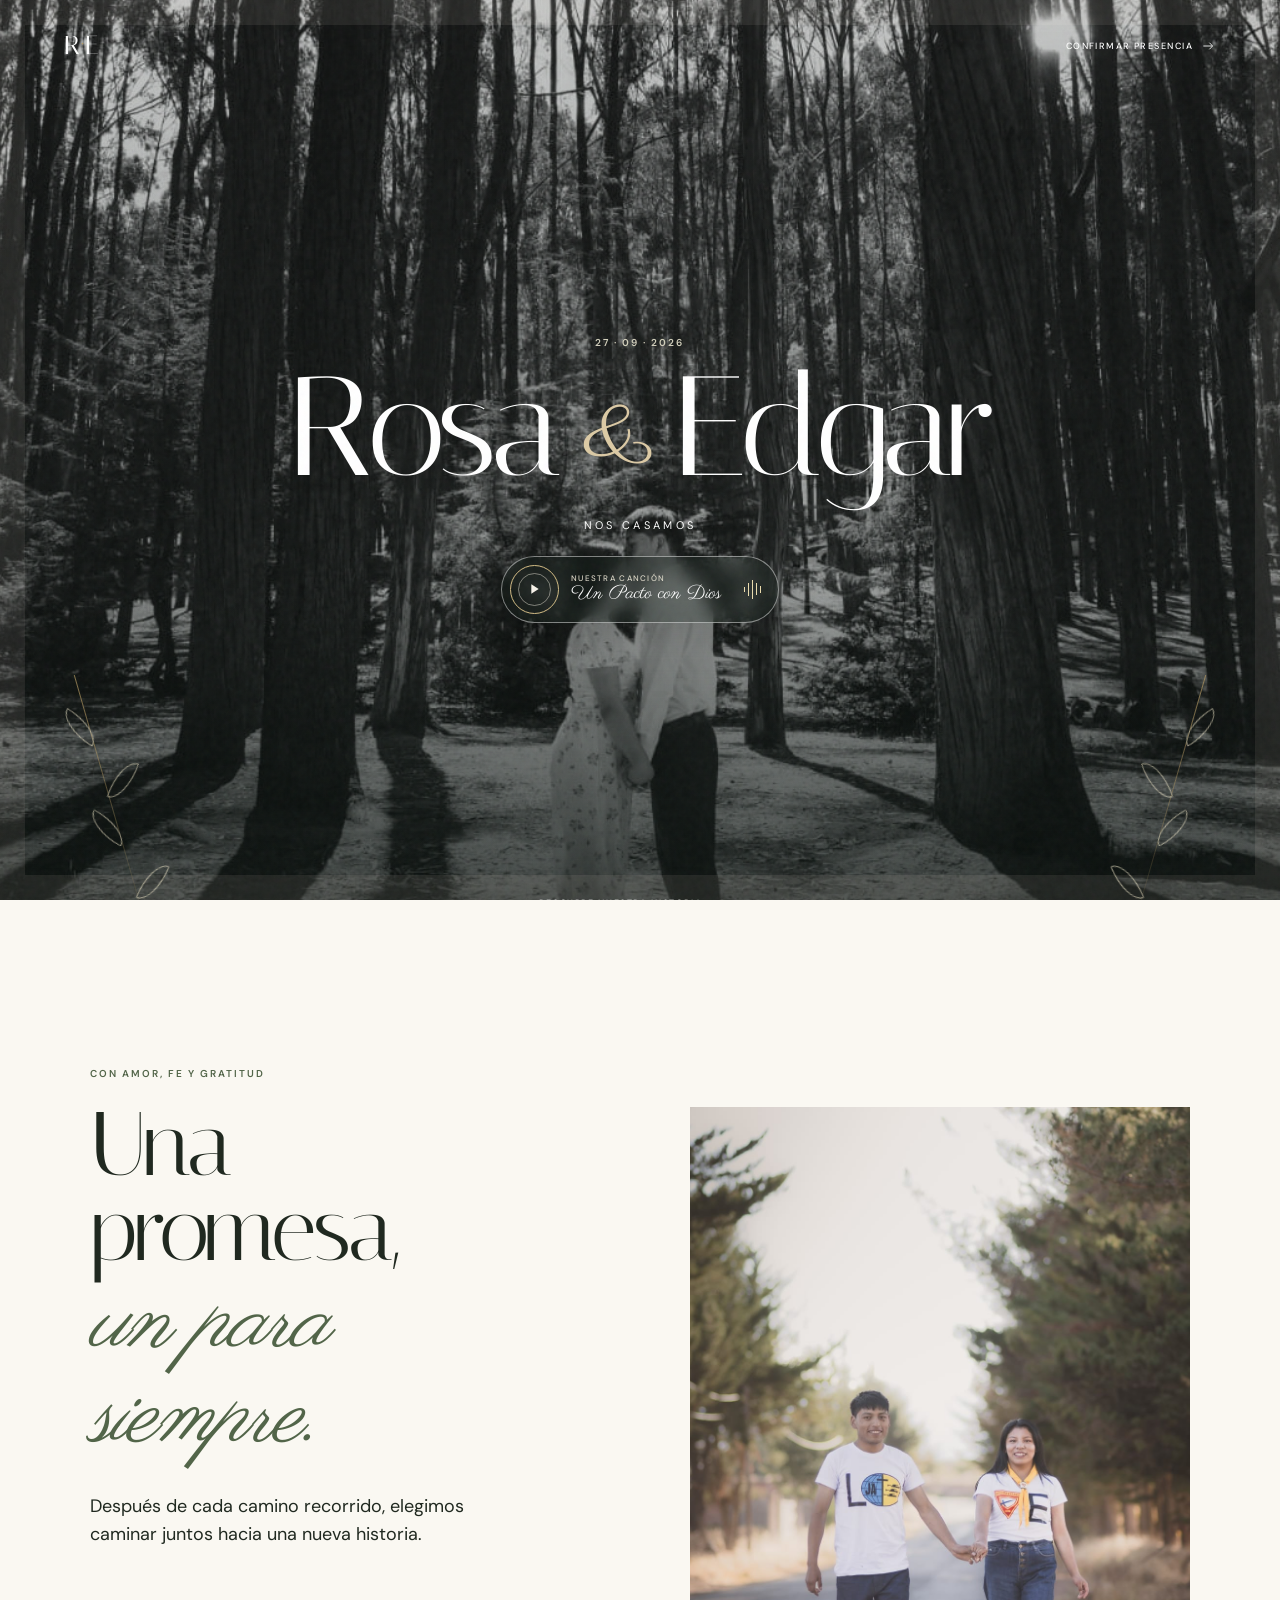
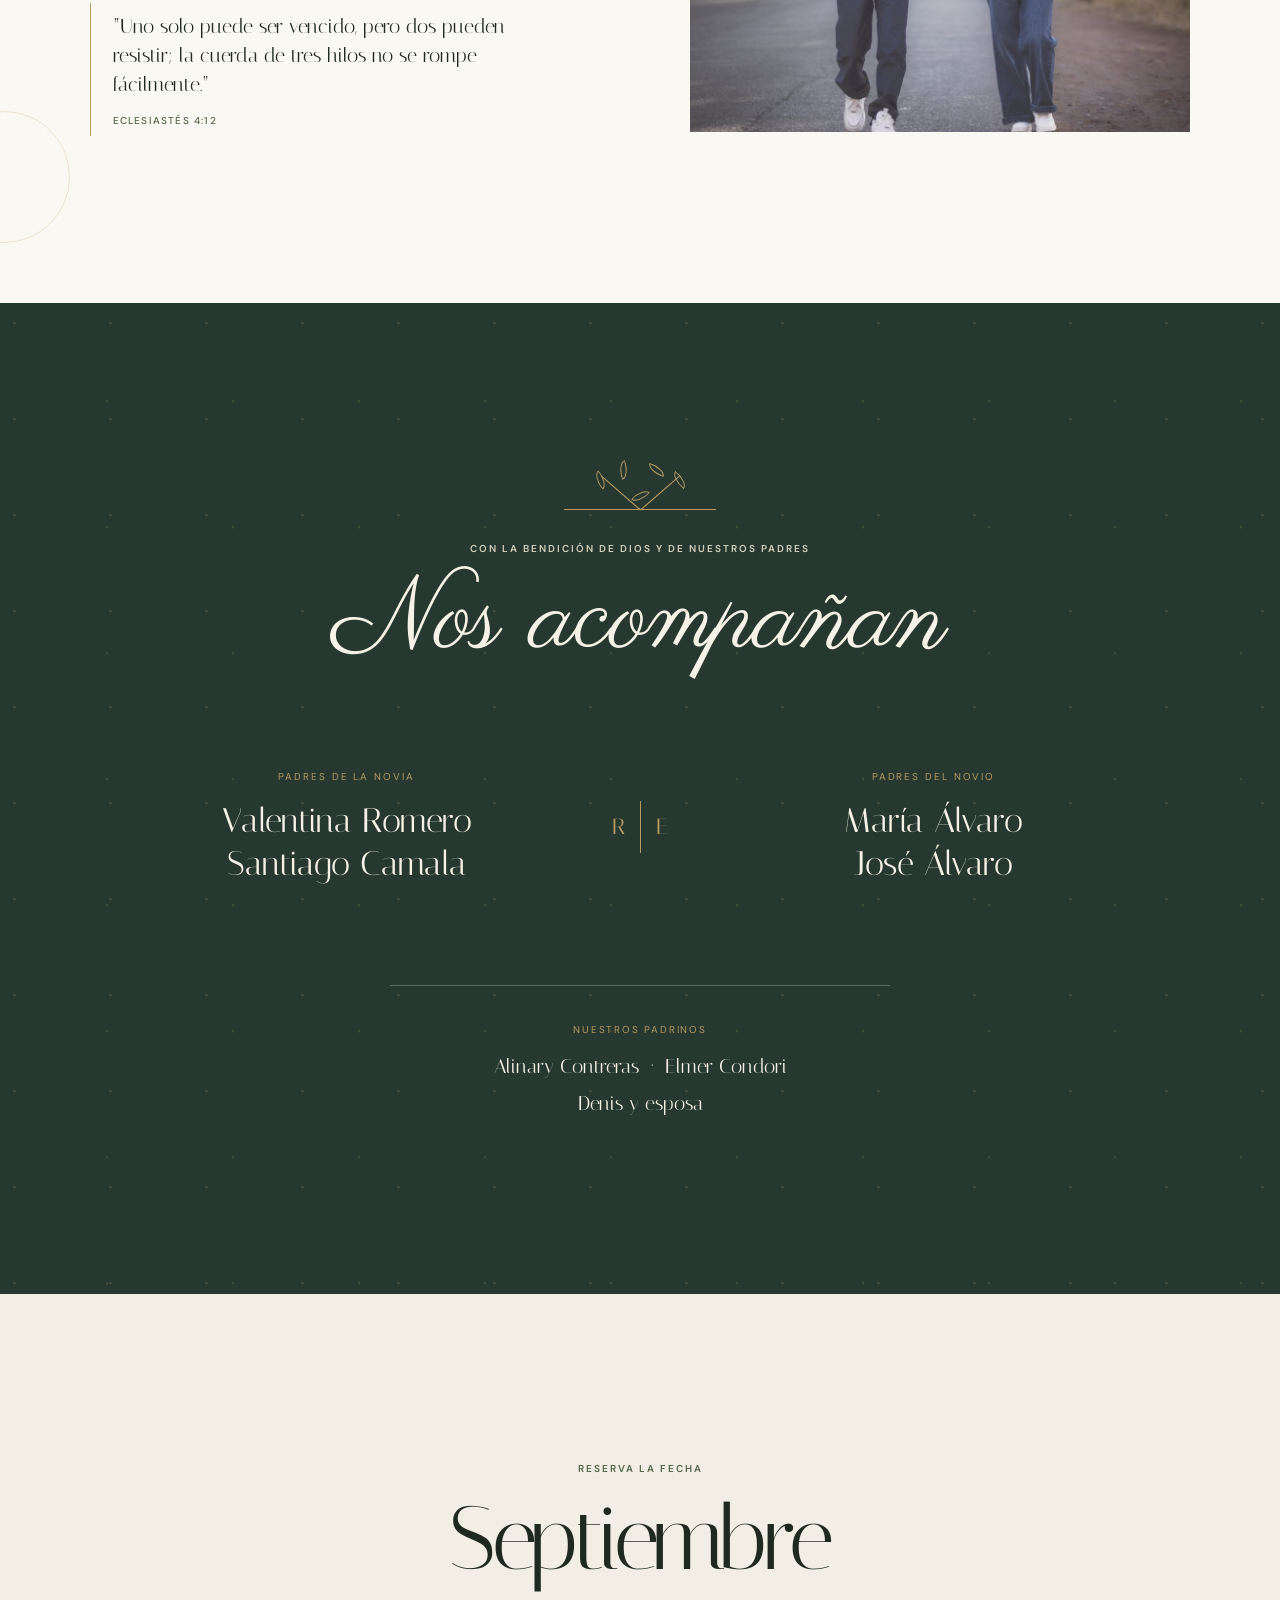
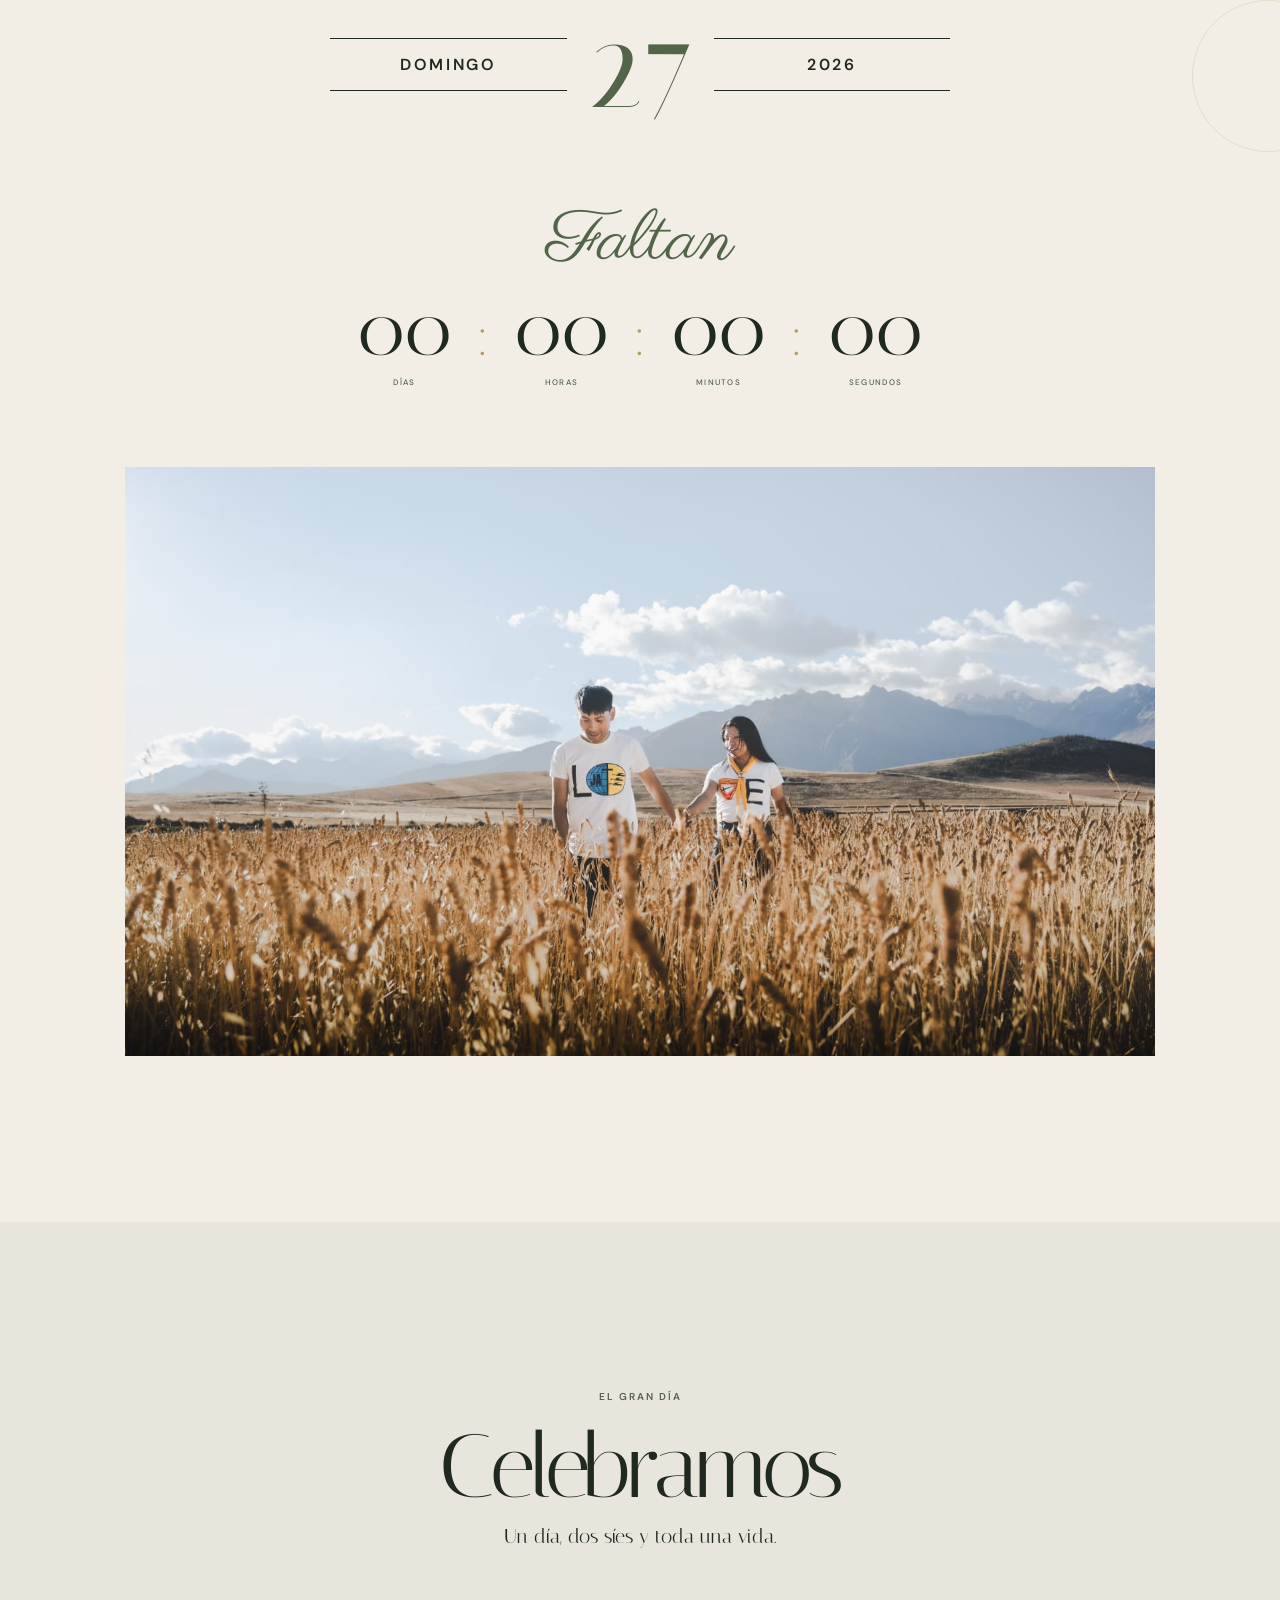
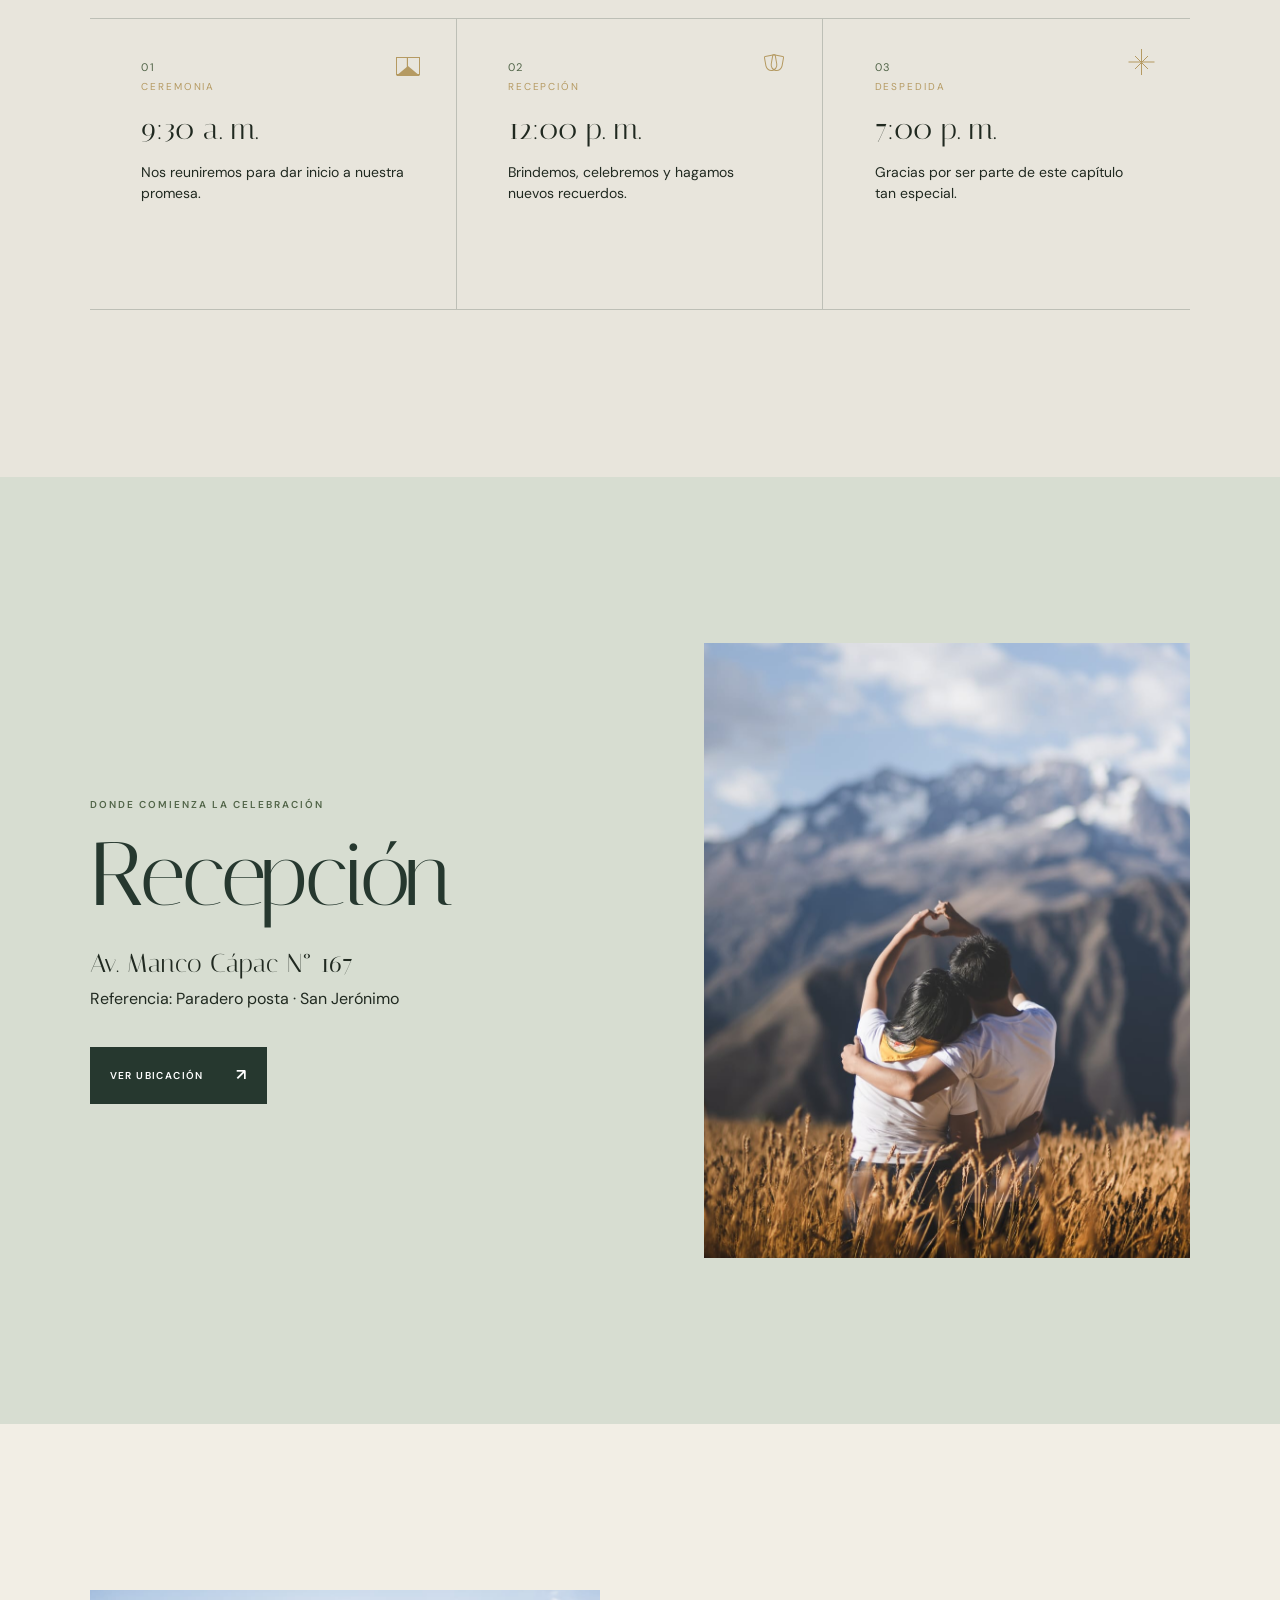
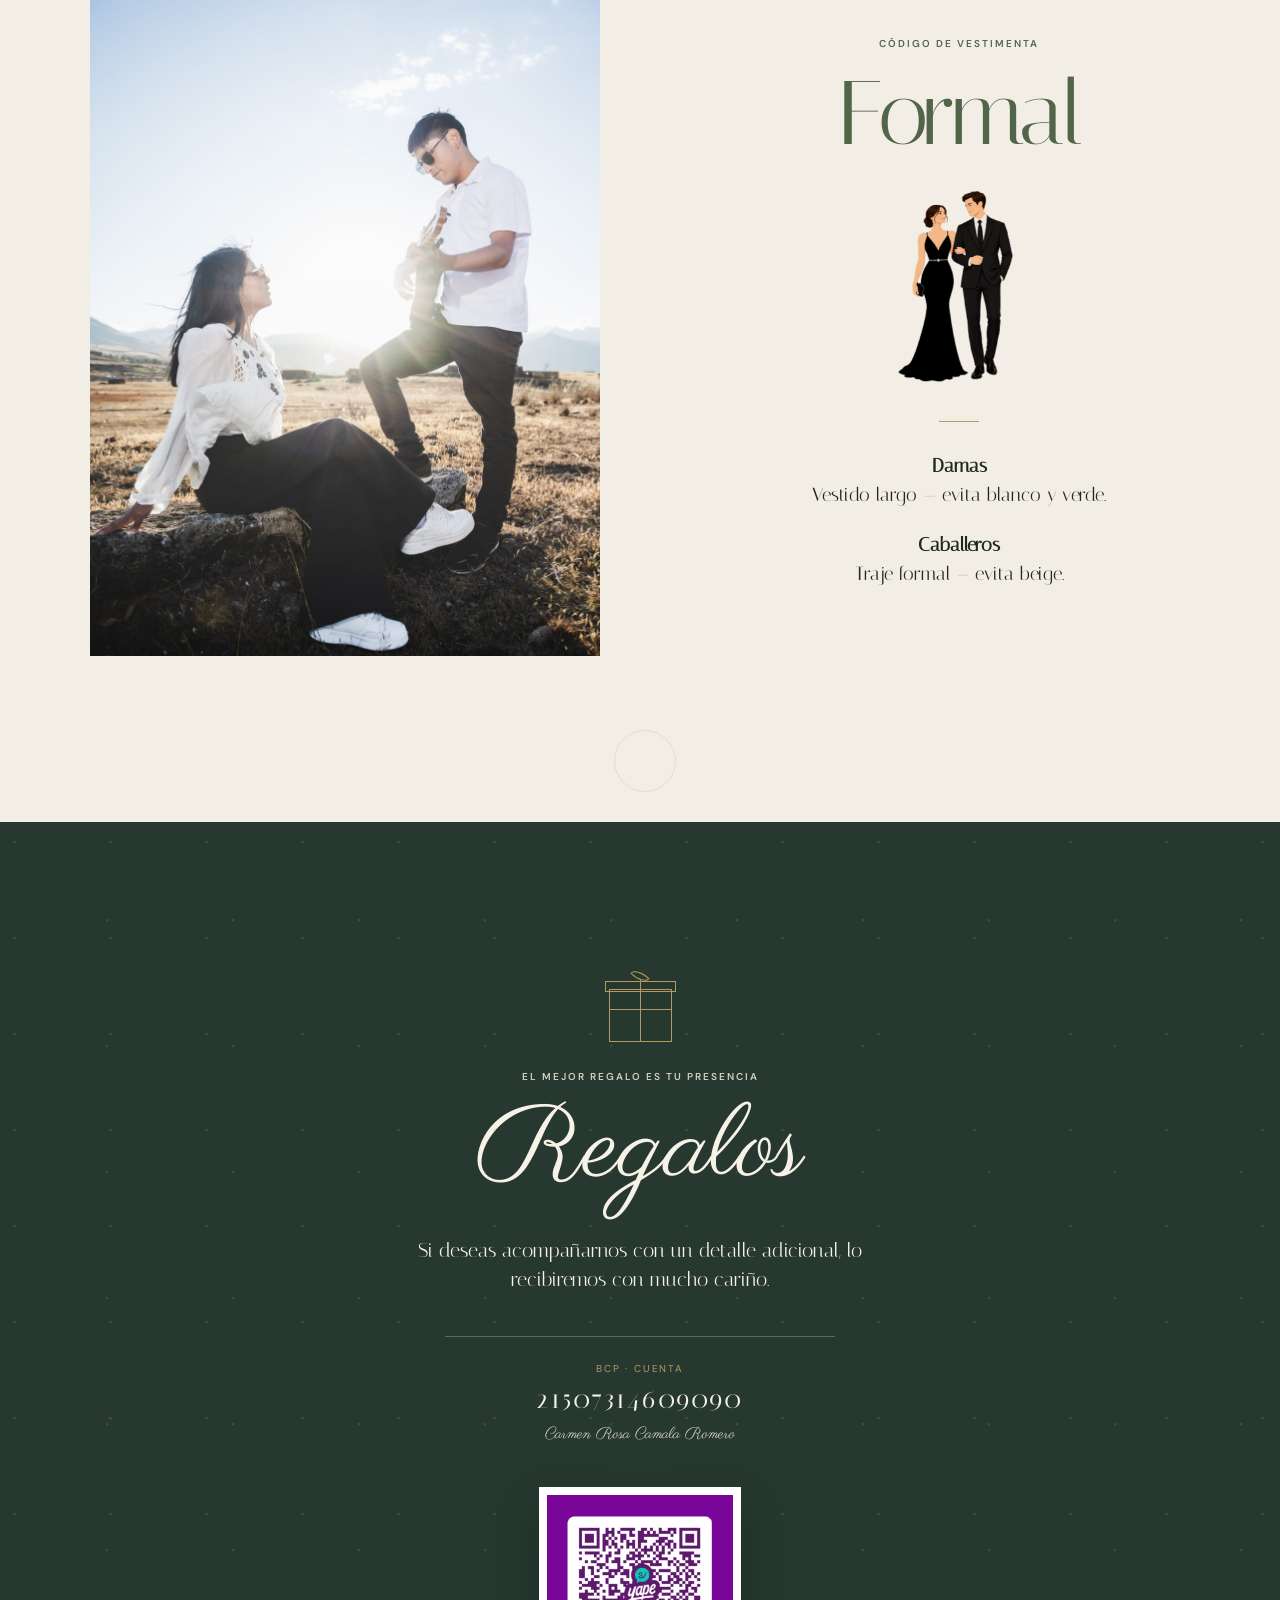
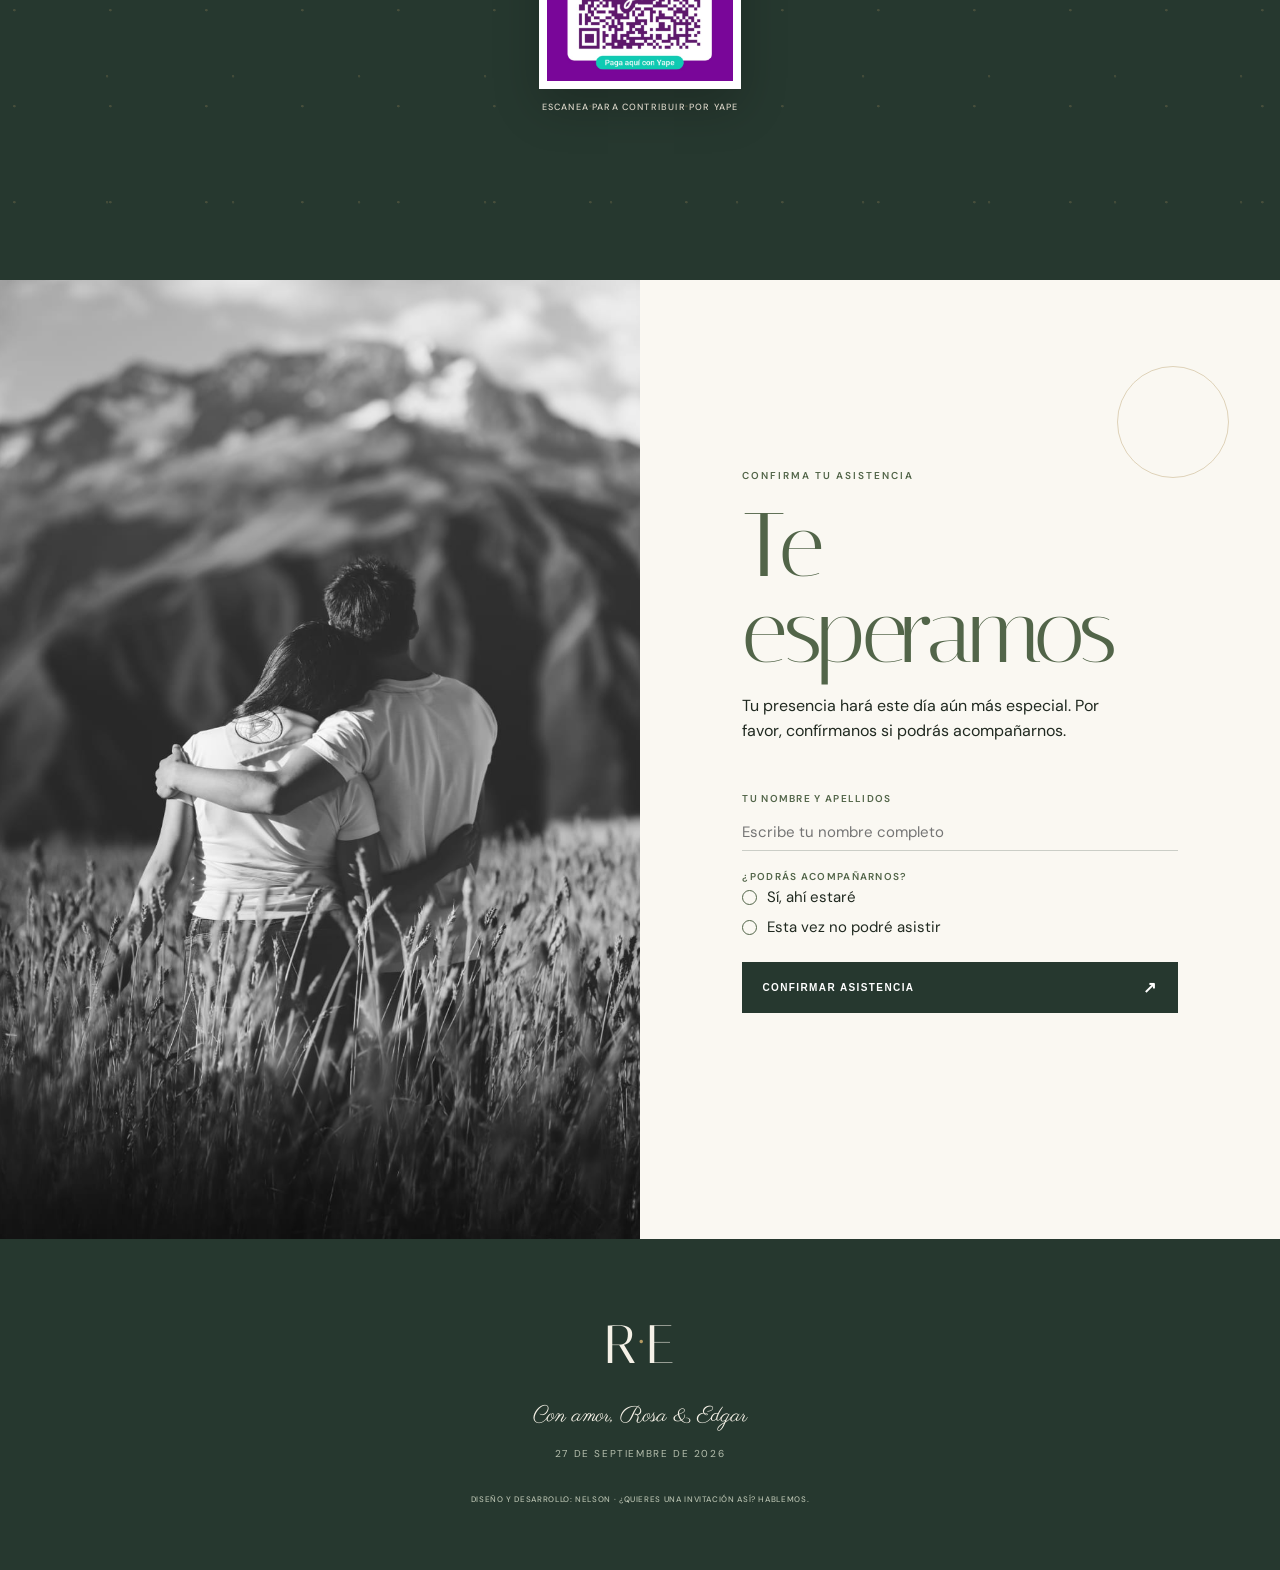
==== index.html @ b2e10324 "Add files via upload" ====
<!doctype html>
<html lang="es">
  <head>
    <meta charset="UTF-8" />
    <meta name="viewport" content="width=device-width, initial-scale=1" />
    <meta name="theme-color" content="#26382f" />
    <meta name="description" content="La boda de Rosa y Edgar" />
    <title>Rosa & Edgar — Nuestra boda</title>
    <link rel="preconnect" href="https://fonts.googleapis.com" />
    <link rel="preconnect" href="https://fonts.gstatic.com" crossorigin />
    <link href="https://fonts.googleapis.com/css2?family=DM+Mono:wght@400;500&family=DM+Sans:wght@400;500;600&family=Italiana&family=Parisienne&display=swap" rel="stylesheet" />
    <link rel="stylesheet" href="styles.css" />
    <link rel="stylesheet" href="enhancements.css" />
    <link rel="stylesheet" href="immersion.css" />
  </head>
  <body>
    <div class="grain" aria-hidden="true"></div>
    <nav class="topbar" aria-label="Navegación de la invitación">
      <a class="monogram-small" href="#inicio" aria-label="Ir al inicio">R<span>·</span>E</a>
      <a class="nav-rsvp" href="#rsvp">Confirmar presencia <svg viewBox="0 0 24 24" aria-hidden="true"><path d="M5 12h13M14 7l5 5-5 5" /></svg></a>
    </nav>

    <audio id="wedding-song" preload="metadata" loop><source src="assets/un-pacto-con-dios.mp3" type="audio/mpeg" /></audio>
    <button class="floating-player" type="button" data-audio-control aria-pressed="false" aria-label="Reproducir nuestra canción">
      <span class="mini-disc"><svg class="icon-play" viewBox="0 0 24 24" aria-hidden="true"><path d="M8 5v14l11-7z" /></svg><svg class="icon-pause" viewBox="0 0 24 24" aria-hidden="true"><path d="M8 5h4v14H8zm7 0h4v14h-4z" /></svg></span>
      <span class="mini-copy"><small>Nuestra canción</small><strong>Un Pacto con Dios</strong></span>
      <span class="song-progress" aria-hidden="true"><i></i></span>
    </button>
    <main>
      <section class="hero" id="inicio">
        <div class="hero-image reveal-image">
          <img src="assets/images/hero-forest.jpeg" alt="Rosa y Edgar entre árboles" fetchpriority="high" />
        </div>
        <div class="hero-shade"></div>
        <div class="hero-botanical hero-botanical--left" aria-hidden="true"><i></i><i></i><i></i><i></i></div>
        <div class="hero-botanical hero-botanical--right" aria-hidden="true"><i></i><i></i><i></i><i></i></div>
        <div class="hero-content">
          <p class="eyebrow light">27 · 09 · 2026</p>
          <div class="hero-names" aria-label="Rosa y Edgar"><span>Rosa</span><em>&amp;</em><span>Edgar</span></div>
          <p class="hero-invite">Nos casamos</p>
          <button class="hero-song-player" type="button" data-audio-control aria-pressed="false" aria-label="Reproducir nuestra canción">
            <span class="player-disc" aria-hidden="true"><span class="disc-ring ring-one"></span><span class="disc-ring ring-two"></span><svg class="icon-play" viewBox="0 0 24 24"><path d="M8 5v14l11-7z" /></svg><svg class="icon-pause" viewBox="0 0 24 24"><path d="M8 5h4v14H8zm7 0h4v14h-4z" /></svg></span>
            <span class="player-copy"><small>Nuestra canción</small><strong>Un Pacto con Dios</strong></span>
            <span class="player-wave" aria-hidden="true"><i></i><i></i><i></i><i></i><i></i></span>
          </button>
          <a href="#historia" class="scroll-cue"><span>Descubre nuestra historia</span><i></i></a>
        </div>
      </section>

      <section class="intro section" id="historia">
        <p class="eyebrow">Con amor, fe y gratitud</p>
        <div class="intro-grid">
          <div class="intro-copy reveal">
            <h1>Una promesa,<br /><i>un para siempre.</i></h1>
            <p>Después de cada camino recorrido, elegimos caminar juntos hacia una nueva historia.</p>
            <blockquote>“Uno solo puede ser vencido, pero dos pueden resistir; la cuerda de tres hilos no se rompe fácilmente.”<cite>Eclesiastés 4:12</cite></blockquote>
          </div>
          <figure class="photo-frame photo-frame--tall reveal-image">
            <img src="assets/images/walking.jpeg" alt="Rosa y Edgar caminando tomados de la mano" loading="lazy" />
            <figcaption>Rosa & Edgar</figcaption>
          </figure>
        </div>
      </section>

      <section class="parents section section-dark">
        <div class="floral-mark ornament-branches" aria-hidden="true"><i></i><i></i><i></i><i></i><i></i></div>
        <p class="eyebrow light">Con la bendición de Dios y de nuestros padres</p>
        <h2 class="script-title light reveal">Nos acompañan</h2>
        <div class="families">
          <article class="family-card reveal">
            <p class="card-label">Padres de la novia</p>
            <h3>Valentina Romero<br />Santiago Camala</h3>
          </article>
          <div class="family-divider" aria-hidden="true"><span>R</span><i></i><span>E</span></div>
          <article class="family-card reveal">
            <p class="card-label">Padres del novio</p>
            <h3>María Álvaro<br />José Álvaro</h3>
          </article>
        </div>
        <div class="godparents reveal"><span>Nuestros padrinos</span><p>Alinary Contreras &nbsp;·&nbsp; Elmer Condori</p><p>Denis y esposa</p></div>
      </section>

      <section class="date-section section" id="celebracion">
        <div class="date-top">
          <p class="eyebrow">Reserva la fecha</p>
          <h2 class="display-title reveal">Septiembre</h2>
          <div class="date-lockup reveal"><span>Domingo</span><strong>27</strong><span>2026</span></div>
        </div>
        <div class="countdown-wrap reveal">
          <p>Faltan</p>
          <div class="countdown" aria-label="Cuenta regresiva"><div><strong id="days">00</strong><small>Días</small></div><i>:</i><div><strong id="hours">00</strong><small>Horas</small></div><i>:</i><div><strong id="minutes">00</strong><small>Minutos</small></div><i>:</i><div><strong id="seconds">00</strong><small>Segundos</small></div></div>
        </div>
        <figure class="wide-photo photo-frame reveal-image"><img src="assets/images\field.jpeg" alt="Rosa y Edgar caminando entre trigo" loading="lazy" /></figure>
      </section>

      <section class="events section" id="detalles">
        <header class="section-header"><p class="eyebrow">El gran día</p><h2 class="display-title reveal">Celebramos</h2><p>Un día, dos síes y toda una vida.</p></header>
        <div class="event-grid">
          <article class="event-card reveal">
            <span class="event-number">01</span><span class="event-icon icon-chapel" aria-hidden="true"></span>
            <p class="card-label">Ceremonia</p><h3>9:30 a. m.</h3><p>Nos reuniremos para dar inicio a nuestra promesa.</p>
          </article>
          <article class="event-card reveal">
            <span class="event-number">02</span><span class="event-icon icon-glass" aria-hidden="true"></span>
            <p class="card-label">Recepción</p><h3>12:00 p. m.</h3><p>Brindemos, celebremos y hagamos nuevos recuerdos.</p>
          </article>
          <article class="event-card reveal">
            <span class="event-number">03</span><span class="event-icon icon-spark" aria-hidden="true"></span>
            <p class="card-label">Despedida</p><h3>7:00 p. m.</h3><p>Gracias por ser parte de este capítulo tan especial.</p>
          </article>
        </div>
      </section>

      <section class="location section section-soft">
        <div class="location-copy reveal">
          <p class="eyebrow">Donde comienza la celebración</p>
          <h2 class="display-title">Recepción</h2>
          <p class="location-name">Av. Manco Cápac N° 167</p>
          <p class="location-detail">Referencia: Paradero posta · San Jerónimo</p>
          <a class="button" target="_blank" rel="noopener" href="https://maps.app.goo.gl/hdZ7Jad5BJRiHbKr8">Ver ubicación <span>↗</span></a>
        </div>
        <figure class="location-photo photo-frame reveal-image"><img src="assets/images\mountain-color.jpeg" alt="Rosa y Edgar frente a las montañas" loading="lazy" /></figure>
      </section>

      <section class="dress section">
        <figure class="dress-photo photo-frame reveal-image"><img src="assets/images\sunlight.jpeg" alt="Una serenata bajo el sol" loading="lazy" /></figure>
        <div class="dress-copy reveal"><p class="eyebrow">Código de vestimenta</p><h2 class="display-title">Formal</h2><img class="dress-illustration" src="assets/dress-code.png" alt="Ilustración de vestimenta formal" loading="lazy" /><div class="dress-line"></div><p><b>Damas</b><br />Vestido largo — evita blanco y verde.</p><p><b>Caballeros</b><br />Traje formal — evita beige.</p></div>
      </section>

      <section class="gift section section-dark">
        <div class="gift-symbol gift-box" aria-hidden="true"><i></i><b></b><em></em></div>
        <p class="eyebrow light">El mejor regalo es tu presencia</p>
        <h2 class="script-title light reveal">Regalos</h2>
        <p class="gift-copy reveal">Si deseas acompañarnos con un detalle adicional, lo recibiremos con mucho cariño.</p>
        <div class="gift-info reveal"><span>BCP · Cuenta</span><strong>21507314609090</strong><small>Carmen Rosa Camala Romero</small></div>
        <figure class="yape-qr reveal"><img src="assets/yape-qr.png" alt="Código QR de Yape para contribuir" loading="lazy" /><figcaption>Escanea para contribuir por Yape</figcaption></figure>
      </section>

      <section class="rsvp section" id="rsvp">
        <div class="rsvp-picture reveal-image"><img src="assets/images\mountain-bw.jpeg" alt="Rosa y Edgar abrazados frente a la montaña" loading="lazy" /></div>
        <div class="rsvp-panel">
          <p class="eyebrow">Confirma tu asistencia</p>
          <h2 class="display-title reveal">Te esperamos</h2>
          <p>Tu presencia hará este día aún más especial. Por favor, confírmanos si podrás acompañarnos.</p>
          <form class="rsvp-form" id="rsvp-form">
            <label>Tu nombre y apellidos<input name="guest-name" type="text" required placeholder="Escribe tu nombre completo" /></label>
            <fieldset><legend>¿Podrás acompañarnos?</legend><label class="choice"><input name="attendance" type="radio" value="Si" required /><span>Sí, ahí estaré</span></label><label class="choice"><input name="attendance" type="radio" value="No" required /><span>Esta vez no podré asistir</span></label></fieldset>
            <button class="button button-dark" type="submit">Confirmar asistencia <span>↗</span></button>
            <p class="form-status" aria-live="polite"></p>
          </form>
        </div>
      </section>
    </main>

    <footer><span class="monogram">R<span>·</span>E</span><p>Con amor, Rosa & Edgar</p><small>27 de septiembre de 2026</small><a class="creator-credit" href="https://wa.me/51900247055" target="_blank" rel="noopener">Diseño y desarrollo: Nelson · ¿Quieres una invitación así? Hablemos.</a></footer>
    <script src="script.js"></script>
  </body>
</html>
---- styles.css ----
:root{--ink:#202920;--pine:#26382f;--moss:#526549;--paper:#f2eee5;--cream:#faf8f2;--gold:#b59a62;--line:rgba(38,56,47,.22);--serif:'Italiana',Georgia,serif;--sans:'DM Sans',Arial,sans-serif;--script:'Parisienne',cursive}*{box-sizing:border-box}html{scroll-behavior:smooth}body{margin:0;background:var(--paper);color:var(--ink);font-family:var(--sans);font-size:16px;line-height:1.55}.grain{position:fixed;inset:0;pointer-events:none;opacity:.16;z-index:20;background-image:url("data:image/svg+xml,%3Csvg viewBox='0 0 150 150' xmlns='http://www.w3.org/2000/svg'%3E%3Cfilter id='n'%3E%3CfeTurbulence type='fractalNoise' baseFrequency='.9' numOctaves='4' stitchTiles='stitch'/%3E%3C/filter%3E%3Crect width='100%25' height='100%25' filter='url(%23n)' opacity='.25'/%3E%3C/svg%3E")}.topbar{position:absolute;inset:0 0 auto;z-index:4;display:flex;justify-content:space-between;align-items:center;padding:26px clamp(22px,5vw,72px);color:white}.monogram-small,.monogram{font-family:var(--serif);font-size:26px;letter-spacing:.04em;color:inherit;text-decoration:none}.monogram-small span,.monogram span{color:var(--gold)}.sound-toggle{appearance:none;border:0;background:transparent;color:inherit;font:500 11px var(--sans);text-transform:uppercase;letter-spacing:.14em;display:flex;align-items:center;gap:9px;cursor:pointer}.sound-bars{display:flex;align-items:center;gap:2px;height:13px}.sound-bars i{width:1px;background:currentColor;height:5px}.sound-bars i:nth-child(2){height:11px}.sound-bars i:nth-child(3){height:7px}.sound-toggle[aria-pressed=true] .sound-bars i{animation:beats .8s ease-in-out infinite alternate}@keyframes beats{to{height:13px}}.hero{height:100svh;min-height:600px;position:relative;display:grid;place-items:center;color:white;overflow:hidden}.hero-image,.hero-image img,.hero-shade{position:absolute;inset:0;width:100%;height:100%}.hero-image img{object-fit:cover;object-position:center 52%;filter:grayscale(100%) contrast(1.08)}.hero-shade{background:linear-gradient(180deg,rgba(8,15,12,.24),rgba(8,15,12,.42) 66%,rgba(8,15,12,.76))}.hero-content{position:relative;z-index:1;text-align:center;display:flex;flex-direction:column;align-items:center;padding-top:58px}.eyebrow{font-size:10px;font-weight:600;letter-spacing:.2em;text-transform:uppercase;margin:0 0 20px;color:var(--moss)}.eyebrow.light{color:#d4d1bd}.hero-names{display:flex;align-items:center;gap:clamp(9px,2vw,23px);font:clamp(66px,11vw,152px)/.8 var(--serif);letter-spacing:-.04em}.hero-names em{font:clamp(50px,7vw,88px)/1 var(--script);color:#dccaa5;margin-top:13px}.hero-invite{text-transform:uppercase;letter-spacing:.3em;font-size:11px;margin-top:33px}.scroll-cue{position:absolute;top:min(72vh,620px);color:white;text-decoration:none;font-size:9px;letter-spacing:.18em;text-transform:uppercase;display:flex;gap:12px;align-items:center}.scroll-cue i{width:27px;height:1px;background:white;display:block}.section{padding:clamp(90px,13vw,180px) clamp(22px,7vw,120px)}.intro{background:var(--cream)}.intro-grid{max-width:1220px;margin:auto;display:grid;grid-template-columns:.9fr 1fr;gap:clamp(45px,11vw,150px);align-items:center}.intro-copy{max-width:500px}.intro h1,.display-title{font:clamp(54px,7vw,104px)/.95 var(--serif);letter-spacing:-.035em;margin:0 0 31px}.intro h1 i{font-family:var(--script);font-weight:400;color:var(--moss);letter-spacing:-.02em}.intro-copy>p{font-size:18px;max-width:390px}blockquote{border-left:1px solid var(--gold);padding:9px 0 9px 22px;margin:54px 0 0;font:20px/1.45 var(--serif)}blockquote cite{display:block;font:500 10px var(--sans);letter-spacing:.12em;text-transform:uppercase;color:var(--moss);margin-top:15px}.photo-frame{margin:0;position:relative}.photo-frame img{display:block;width:100%;height:100%;object-fit:cover}.photo-frame--tall{width:min(100%,500px);aspect-ratio:4/5;justify-self:end}.photo-frame--tall:after,.wide-photo:after,.location-photo:after,.dress-photo:after{content:'';position:absolute;inset:-12px 12px 12px -12px;border:1px solid var(--gold);z-index:0;pointer-events:none}.photo-frame--tall img,.wide-photo img,.location-photo img,.dress-photo img{position:relative;z-index:1}.photo-frame figcaption{font:11px var(--sans);text-transform:uppercase;letter-spacing:.18em;color:var(--moss);margin-top:12px}.section-dark{background:var(--pine);color:#f7f2e7}.parents{text-align:center}.floral-mark{font:52px/1 var(--serif);color:var(--gold);margin-bottom:18px}.script-title{font:clamp(62px,8vw,110px)/.9 var(--script);font-weight:400;margin:0}.families{display:grid;grid-template-columns:1fr auto 1fr;align-items:center;gap:clamp(25px,5vw,90px);max-width:990px;margin:80px auto 0}.family-card{padding:20px}.card-label{font-size:10px;letter-spacing:.19em;text-transform:uppercase;margin:0 0 16px;color:var(--gold)}.family-card h3{font:clamp(22px,3vw,34px)/1.25 var(--serif);font-weight:400;margin:0}.family-divider{display:flex;align-items:center;gap:15px;color:var(--gold);font:22px var(--serif)}.family-divider i{display:block;height:52px;width:1px;background:var(--gold)}.godparents{margin:80px auto 0;max-width:500px;padding-top:30px;border-top:1px solid rgba(255,255,255,.25)}.godparents span{font:10px var(--sans);text-transform:uppercase;letter-spacing:.18em;color:var(--gold)}.godparents p{font:20px var(--serif);margin:13px 0}.date-section{text-align:center;overflow:hidden}.date-top{max-width:700px;margin:auto}.date-lockup{display:grid;grid-template-columns:1fr auto 1fr;align-items:center;gap:20px;margin:46px auto 0;max-width:620px}.date-lockup span{padding:15px 0;border-block:1px solid var(--ink);font:600 clamp(11px,1.6vw,16px) var(--sans);text-transform:uppercase;letter-spacing:.16em}.date-lockup strong{font:clamp(72px,10vw,125px)/.6 var(--serif);color:var(--moss)}.countdown-wrap{margin:112px auto 80px;max-width:670px}.countdown-wrap>p{font:clamp(40px,6vw,70px)/.8 var(--script);color:var(--moss);margin:0 0 22px}.countdown{display:flex;justify-content:center;align-items:baseline;gap:clamp(9px,2vw,24px)}.countdown>div{display:flex;flex-direction:column}.countdown strong{font:clamp(35px,6vw,75px)/1 var(--serif)}.countdown small{font:500 8px var(--sans);text-transform:uppercase;letter-spacing:.16em;color:var(--moss);margin-top:10px}.countdown>i{font:clamp(28px,5vw,55px) var(--serif);font-style:normal;color:var(--gold)}.wide-photo{width:min(100%,1030px);height:clamp(280px,46vw,610px);margin:0 auto}.events{background:#e8e5dc}.section-header{text-align:center;max-width:600px;margin:0 auto 70px}.section-header .display-title{margin-bottom:15px}.section-header>p:last-child{margin:0;font:20px var(--serif)}.event-grid{display:grid;grid-template-columns:repeat(3,1fr);max-width:1100px;margin:auto;border-top:1px solid var(--line);border-bottom:1px solid var(--line)}.event-card{padding:35px clamp(18px,4vw,55px) 42px;min-height:290px;border-right:1px solid var(--line);position:relative}.event-card:last-child{border:0}.event-number{font:11px var(--sans);color:var(--moss);letter-spacing:.12em}.event-icon{position:absolute;right:34px;top:29px;color:var(--gold);font-size:21px}.event-card h3{font:30px var(--serif);margin:0 0 15px}.event-card>p:last-child{font-size:14px;margin:0}.section-soft{background:#d7ddd1;display:grid;grid-template-columns:1fr 1fr;align-items:center;gap:10vw}.location-copy{max-width:460px}.location-copy .display-title{color:var(--pine)}.location-name{font:26px var(--serif);margin:0 0 8px}.location-detail{margin:0 0 35px}.button{color:white;background:var(--pine);display:inline-flex;gap:32px;align-items:center;padding:16px 20px;text-decoration:none;text-transform:uppercase;letter-spacing:.14em;font-size:10px;font-weight:600;transition:transform .2s,background .2s}.button:hover{transform:translateY(-3px);background:var(--moss)}.button span{font-size:16px}.location-photo{height:clamp(350px,48vw,650px);width:100%}.dress{display:grid;grid-template-columns:1.05fr .95fr;align-items:center;gap:clamp(50px,10vw,150px);max-width:1280px;margin:auto}.dress-photo{height:clamp(390px,52vw,690px)}.dress-copy{text-align:center}.dress-copy .display-title{color:var(--moss)}.dress-line{width:40px;height:1px;background:var(--gold);margin:30px auto}.dress-copy p:not(.eyebrow){font:19px/1.5 var(--serif);margin:22px auto}.gift{text-align:center}.gift-symbol{font:70px/1 var(--serif);color:var(--gold);margin-bottom:24px}.gift-copy{font:20px/1.45 var(--serif);max-width:480px;margin:40px auto}.gift-info{border-top:1px solid rgba(255,255,255,.25);padding-top:25px;margin:42px auto 0;max-width:390px;display:flex;flex-direction:column;color:#f7f2e7}.gift-info span{font:10px var(--sans);text-transform:uppercase;letter-spacing:.18em;color:var(--gold)}.gift-info strong{font:27px var(--serif);font-weight:400;letter-spacing:.08em;margin:8px 0}.gift-info small{font:16px var(--script);color:#d9d4c7}.rsvp{display:grid;grid-template-columns:1fr 1fr;padding:0;background:var(--cream)}.rsvp-picture{min-height:720px}.rsvp-picture img{display:block;width:100%;height:100%;object-fit:cover;filter:grayscale(100%)}.rsvp-panel{padding:clamp(75px,10vw,150px) clamp(26px,8vw,120px);display:flex;flex-direction:column;justify-content:center}.rsvp-panel .display-title{color:var(--moss);margin-bottom:20px}.rsvp-panel>p{max-width:400px;margin-top:0}.rsvp-form{margin-top:32px;display:grid;gap:18px;max-width:440px}.rsvp-form label{font-size:10px;letter-spacing:.13em;text-transform:uppercase;color:var(--moss);font-weight:600;display:grid;gap:7px}.rsvp-form input,.rsvp-form select,.rsvp-form textarea{font:15px var(--sans);letter-spacing:normal;text-transform:none;color:var(--ink);border:0;border-bottom:1px solid var(--line);background:transparent;border-radius:0;padding:8px 0;outline:none;resize:vertical}.rsvp-form input:focus,.rsvp-form select:focus,.rsvp-form textarea:focus{border-color:var(--moss)}.rsvp-form .button{border:0;justify-content:space-between;margin-top:7px;cursor:pointer}.hidden{display:none!important}footer{padding:65px 22px;background:var(--pine);color:#f5f1e7;text-align:center}footer .monogram{display:block;font-size:54px}footer p{font:22px var(--script);margin:13px 0 9px}footer small{font:10px var(--sans);text-transform:uppercase;letter-spacing:.16em;color:#b6bfae}.reveal,.reveal-image{opacity:0;transform:translateY(26px);transition:opacity .9s ease,transform .9s cubic-bezier(.2,.7,.1,1)}.reveal-image{overflow:hidden}.reveal-image img{transition:transform 1.4s cubic-bezier(.2,.6,.2,1)}.is-visible{opacity:1;transform:none}.reveal-image.is-visible img{transform:scale(1.04)}@media(max-width:720px){.topbar{padding:21px}.hero-names{flex-direction:column;gap:0;font-size:86px}.hero-names em{font-size:56px;margin:3px 0 -3px}.scroll-cue{top:76vh}.section{padding:88px 24px}.intro-grid,.section-soft,.dress,.rsvp{grid-template-columns:1fr}.intro h1,.display-title{font-size:57px}.intro-copy>p{font-size:16px}.photo-frame--tall{justify-self:auto;width:88%;margin:10px auto 0}.families{grid-template-columns:1fr;gap:12px;margin-top:50px}.family-divider{display:none}.family-card{padding:20px 5px}.godparents{margin-top:46px}.date-lockup{gap:11px}.date-lockup span{font-size:9px}.date-lockup strong{font-size:70px}.countdown-wrap{margin:83px auto 58px}.countdown{gap:6px}.countdown strong{font-size:37px}.countdown small{font-size:7px}.countdown>i{font-size:30px}.wide-photo{height:340px}.event-grid{grid-template-columns:1fr}.event-card{min-height:0;border-right:0;border-bottom:1px solid var(--line);padding:31px 15px}.event-card:last-child{border-bottom:0}.location-copy{margin-bottom:25px}.location-photo{height:425px;order:2}.dress{gap:70px}.dress-photo{height:480px;order:2}.rsvp-picture{min-height:450px}.rsvp-panel{padding:83px 28px}.photo-frame--tall:after,.wide-photo:after,.location-photo:after,.dress-photo:after{inset:-8px 8px 8px -8px}}@media(prefers-reduced-motion:reduce){html{scroll-behavior:auto}.reveal,.reveal-image{opacity:1;transform:none;transition:none}.reveal-image img{transition:none}}
---- enhancements.css ----
/* Details and interactive elements added to the editorial invitation. */
.music-control{border:1px solid rgba(255,255,255,.42);border-radius:999px;background:rgba(20,31,26,.2);color:#fff;padding:9px 13px;display:flex;align-items:center;gap:8px;font:500 9px var(--sans);letter-spacing:.13em;text-transform:uppercase;cursor:pointer;backdrop-filter:blur(6px);transition:.25s}.music-control:hover,.music-control[aria-pressed="true"]{background:#f7f2e7;color:var(--pine);border-color:#f7f2e7}.music-control svg{width:13px;height:13px;fill:currentColor}.music-control[aria-pressed="true"] svg{animation:pulse 1.2s ease-in-out infinite}@keyframes pulse{50%{transform:scale(1.24)}}.ornament-branches{height:48px;width:152px;position:relative;margin:0 auto 24px;border-bottom:1px solid var(--gold);transform:translateY(-7px)}.ornament-branches:before,.ornament-branches:after{content:'';position:absolute;width:1px;height:52px;background:var(--gold);bottom:-1px;left:50%;transform-origin:bottom}.ornament-branches:before{transform:rotate(-49deg)}.ornament-branches:after{transform:rotate(49deg)}.ornament-branches i{position:absolute;width:9px;height:18px;border:1px solid var(--gold);border-radius:100% 0 100% 0;bottom:20px}.ornament-branches i:nth-child(1){left:32px;transform:rotate(-39deg)}.ornament-branches i:nth-child(2){left:55px;bottom:30px;transform:rotate(-19deg)}.ornament-branches i:nth-child(3){right:32px;transform:rotate(129deg)}.ornament-branches i:nth-child(4){right:55px;bottom:30px;transform:rotate(109deg)}.ornament-branches i:nth-child(5){left:calc(50% - 4px);bottom:4px;transform:rotate(45deg)}.event-icon{width:28px;height:28px;display:block}.icon-chapel:before{content:'';display:block;width:22px;height:16px;margin:9px auto 0;border:1px solid var(--gold);background:linear-gradient(90deg,transparent 43%,var(--gold) 44%,var(--gold) 48%,transparent 49%)}.icon-chapel:after{content:'';display:block;border-left:12px solid transparent;border-right:12px solid transparent;border-bottom:10px solid var(--gold);position:absolute;top:18px;left:50%;transform:translateX(-50%)}.icon-glass:before,.icon-glass:after{content:'';display:block;position:absolute;border:1px solid var(--gold);width:10px;height:14px;border-radius:2px 2px 8px 8px;top:7px}.icon-glass:before{left:5px;transform:rotate(-10deg)}.icon-glass:after{right:5px;transform:rotate(10deg)}.icon-spark:before,.icon-spark:after{content:'';position:absolute;background:var(--gold);left:13px;top:1px;width:1px;height:26px}.icon-spark:after{transform:rotate(90deg)}.icon-spark{background:linear-gradient(45deg,transparent 48%,var(--gold) 49%,var(--gold) 51%,transparent 52%),linear-gradient(-45deg,transparent 48%,var(--gold) 49%,var(--gold) 51%,transparent 52%);background-size:13px 13px;background-repeat:no-repeat;background-position:center}.dress-illustration{display:block;height:210px;max-width:100%;object-fit:contain;mix-blend-mode:multiply;margin:-6px auto 7px}.gift-box{width:63px;height:53px;margin:0 auto 27px;border:1px solid var(--gold);position:relative}.gift-box:before{content:'';position:absolute;inset:-9px -5px auto;height:9px;border:1px solid var(--gold)}.gift-box i,.gift-box b{position:absolute;background:var(--gold);display:block}.gift-box i{width:1px;top:-10px;bottom:0;left:50%}.gift-box b{height:1px;left:0;right:0;top:19px}.gift-box em{position:absolute;width:18px;height:10px;border:1px solid var(--gold);border-radius:100% 0 100% 0;top:-19px;left:21px;transform:rotate(45deg)}.yape-qr{margin:42px auto 0;width:180px}.yape-qr img{width:180px;height:180px;display:block;object-fit:cover;border:8px solid #fff;box-shadow:0 18px 45px rgba(0,0,0,.2)}.yape-qr figcaption{margin-top:12px;color:#d9d4c7;font:500 9px var(--sans);letter-spacing:.13em;text-transform:uppercase}.rsvp-form fieldset{padding:0;border:0;margin:0;display:grid;gap:10px}.rsvp-form legend{padding:0;margin:0 0 3px;font-size:10px;letter-spacing:.13em;text-transform:uppercase;color:var(--moss);font-weight:600}.rsvp-form .choice{font:15px var(--sans);letter-spacing:normal;text-transform:none;color:var(--ink);display:flex;align-items:center;gap:10px;cursor:pointer}.rsvp-form .choice input{appearance:none;width:15px;height:15px;margin:0;border:1px solid var(--moss);border-radius:50%;padding:0}.rsvp-form .choice input:checked{border:4px solid var(--moss)}.form-status{min-height:20px;margin:0!important;font-size:13px;color:var(--moss)}.creator-credit{display:block;max-width:440px;margin:28px auto 0;color:#b6bfae;text-decoration:none;font:500 8px var(--sans);letter-spacing:.08em;text-transform:uppercase;line-height:1.5}.creator-credit:hover{color:#fff}@media(max-width:720px){.music-control{padding:8px 10px}.music-control span{display:none}.dress-illustration{height:170px}.yape-qr{width:166px}.yape-qr img{width:166px;height:166px}}
---- immersion.css ----
:root{--ivory:#f7f3eb;--mist:#e5e8df;--glow:rgba(218,194,139,.5)}
body{overflow-x:hidden}.topbar{transition:background .35s ease,backdrop-filter .35s ease}.nav-rsvp{color:#fff;text-decoration:none;font:500 9px var(--sans);letter-spacing:.16em;text-transform:uppercase;display:flex;align-items:center;gap:7px}.nav-rsvp svg{width:16px;height:16px;fill:none;stroke:currentColor;stroke-width:1.3;transition:transform .25s ease}.nav-rsvp:hover svg{transform:translateX(4px)}
.hero{isolation:isolate}.hero:before{content:'';position:absolute;inset:0;z-index:0;background:radial-gradient(circle at 50% 42%,rgba(210,186,132,.20),transparent 25%),radial-gradient(circle at 15% 18%,rgba(255,255,255,.14),transparent 30%);mix-blend-mode:screen;pointer-events:none;animation:heroGlow 9s ease-in-out infinite alternate}.hero:after{content:'';position:absolute;z-index:0;inset:0;border:clamp(13px,2vw,28px) solid rgba(247,242,230,.08);pointer-events:none}.hero-image{will-change:transform;transition:transform 1.2s cubic-bezier(.16,1,.3,1)}.hero-content{z-index:2}.hero-invite{margin-bottom:22px}.hero-botanical{position:absolute;z-index:1;opacity:.72;width:120px;height:270px;bottom:-40px;pointer-events:none;filter:drop-shadow(0 6px 18px rgba(0,0,0,.2));animation:botanicalFloat 7s ease-in-out infinite}.hero-botanical:before{content:'';position:absolute;left:50%;top:0;width:1px;height:100%;background:linear-gradient(var(--gold),transparent)}.hero-botanical i{position:absolute;width:20px;height:42px;border:1px solid rgba(229,221,192,.9);border-radius:100% 0 100% 0;left:48%;transform-origin:0 100%}.hero-botanical i:nth-child(1){top:32px;transform:rotate(-42deg)}.hero-botanical i:nth-child(2){top:84px;transform:rotate(35deg)}.hero-botanical i:nth-child(3){top:136px;transform:rotate(-45deg)}.hero-botanical i:nth-child(4){top:189px;transform:rotate(38deg)}.hero-botanical--left{left:4vw;transform:rotate(-16deg)}.hero-botanical--right{right:4vw;transform:scaleX(-1) rotate(-16deg);animation-delay:-3.2s}
.hero-song-player{min-width:278px;padding:8px 17px 8px 8px;border:1px solid rgba(255,255,255,.46);border-radius:999px;background:rgba(18,29,24,.32);color:#fff;display:flex;align-items:center;gap:12px;cursor:pointer;text-align:left;backdrop-filter:blur(9px);box-shadow:0 9px 42px rgba(0,0,0,.18);transition:transform .35s ease,background .35s ease,border-color .35s ease}.hero-song-player:hover{transform:translateY(-4px);background:rgba(18,29,24,.57);border-color:#f3ebd4}.player-disc{width:49px;height:49px;border:1px solid #d4bd86;border-radius:50%;display:grid;place-items:center;position:relative;flex:0 0 auto}.player-disc:before{content:'';width:31px;height:31px;border:1px solid rgba(244,239,225,.46);border-radius:50%;position:absolute}.player-disc svg{position:relative;z-index:2;width:16px;height:16px;fill:#f7f3eb}.icon-pause{display:none}.player-copy{display:flex;flex-direction:column;gap:1px;flex:1;min-width:0}.player-copy small,.mini-copy small{font:500 8px var(--sans);letter-spacing:.16em;text-transform:uppercase;color:#dad6c6}.player-copy strong,.mini-copy strong{font:19px/1.1 var(--script);font-weight:400;white-space:nowrap}.player-wave{height:25px;display:flex;gap:3px;align-items:center;margin-left:3px}.player-wave i{display:block;width:1px;height:5px;background:#eadcae}.player-wave i:nth-child(2){height:13px}.player-wave i:nth-child(3){height:19px}.player-wave i:nth-child(4){height:12px}.player-wave i:nth-child(5){height:7px}.disc-ring{position:absolute;border:1px solid transparent;border-top-color:rgba(218,193,135,.8);border-radius:50%;opacity:0}.ring-one{inset:-8px}.ring-two{inset:-16px}.song-is-playing .hero-song-player{background:rgba(35,55,46,.78);border-color:#d7c08c}.song-is-playing .icon-play{display:none}.song-is-playing .icon-pause{display:block}.song-is-playing .player-wave i{animation:wave .65s ease-in-out infinite alternate}.song-is-playing .player-wave i:nth-child(2){animation-delay:-.28s}.song-is-playing .player-wave i:nth-child(3){animation-delay:-.5s}.song-is-playing .player-wave i:nth-child(4){animation-delay:-.14s}.song-is-playing .player-wave i:nth-child(5){animation-delay:-.38s}.song-is-playing .disc-ring{opacity:1;animation:ring 2.5s linear infinite}.song-is-playing .ring-two{animation-delay:-1.2s}.song-is-playing .player-disc{animation:discPulse 1.6s ease-in-out infinite}
.floating-player{position:fixed;z-index:18;bottom:21px;left:21px;width:252px;padding:8px 12px 8px 8px;border:1px solid rgba(38,56,47,.17);border-radius:12px;background:rgba(247,243,235,.89);color:var(--pine);backdrop-filter:blur(13px);box-shadow:0 16px 45px rgba(24,37,30,.17);display:flex;align-items:center;gap:10px;text-align:left;cursor:pointer;opacity:0;pointer-events:none;transform:translateY(20px);transition:.4s cubic-bezier(.2,.8,.2,1)}.floating-player.is-visible{opacity:1;transform:none;pointer-events:auto}.mini-disc{width:34px;height:34px;border:1px solid var(--moss);border-radius:50%;display:grid;place-items:center;flex:0 0 auto}.mini-disc svg{width:12px;height:12px;fill:var(--moss)}.mini-copy{display:flex;flex-direction:column;min-width:0;flex:1}.mini-copy small{color:var(--moss);font-size:7px}.mini-copy strong{font-size:15px;color:var(--pine)}.song-progress{width:52px;height:1px;background:rgba(38,56,47,.18);overflow:hidden}.song-progress i{display:block;width:100%;height:100%;background:var(--gold);transform:scaleX(0);transform-origin:left}.song-is-playing .mini-disc{animation:miniSpin 4.5s linear infinite}.song-is-playing .floating-player{border-color:rgba(181,154,98,.72)}
.section{position:relative}.intro:after,.date-section:after,.dress:after{content:'';position:absolute;width:130px;height:130px;border:1px solid rgba(181,154,98,.22);border-radius:50%;pointer-events:none}.intro:after{left:-62px;bottom:60px}.date-section:after{right:-64px;top:20%;width:150px;height:150px}.dress:after{left:48%;bottom:3%;width:60px;height:60px}.intro-grid,.parents>*:not(:before),.date-section>*:not(:after),.events>*:not(:before),.location>*:not(:before),.dress>*:not(:after),.gift>*:not(:before),.rsvp>*{position:relative;z-index:1}.section-dark:before{content:'';position:absolute;inset:0;pointer-events:none;opacity:.33;background-image:radial-gradient(circle at 15% 21%,rgba(181,154,98,.7) 0 1px,transparent 1.5px),radial-gradient(circle at 85% 78%,rgba(181,154,98,.6) 0 1px,transparent 1.5px);background-size:96px 96px,126px 126px}.photo-frame{transition:transform .65s cubic-bezier(.2,.8,.2,1)}.photo-frame:hover{transform:translateY(-8px)}.photo-frame img{transition:transform 1.3s cubic-bezier(.2,.7,.2,1),filter .6s ease}.photo-frame:hover img{transform:scale(1.065);filter:saturate(1.08)}.event-card{overflow:hidden;transition:background .35s ease,transform .35s ease}.event-card:before{content:'';position:absolute;width:120px;height:120px;border:1px solid rgba(181,154,98,.4);border-radius:50%;right:-68px;bottom:-68px;opacity:0;transition:.4s}.event-card:hover{background:rgba(255,255,255,.3);transform:translateY(-5px)}.event-card:hover:before{opacity:1}.button{position:relative;overflow:hidden}.button:after{content:'';position:absolute;width:24px;height:140%;top:-20%;left:-38px;background:rgba(255,255,255,.22);transform:rotate(20deg);transition:left .55s ease}.button:hover:after{left:110%}.yape-qr{width:202px}.yape-qr img{width:202px;height:202px}.yape-qr:before{content:'';position:absolute;width:238px;height:238px;border:1px solid rgba(181,154,98,.55);border-radius:50%;left:50%;top:-18px;transform:translateX(-50%);z-index:-1}.yape-qr{position:relative}.rsvp-panel{position:relative}.rsvp-panel:before{content:'';position:absolute;width:110px;height:110px;border:1px solid rgba(181,154,98,.4);border-radius:50%;right:8%;top:9%}.rsvp-form .choice{transition:color .22s ease,transform .22s ease}.rsvp-form .choice:hover{color:var(--moss);transform:translateX(4px)}.rsvp-form .choice input{transition:.2s}.rsvp-form .choice input:checked{box-shadow:0 0 0 5px rgba(82,101,73,.1)}.creator-credit{transition:color .2s,letter-spacing .2s}.creator-credit:hover{letter-spacing:.13em}
@keyframes heroGlow{to{transform:scale(1.14);opacity:.68}}@keyframes botanicalFloat{50%{translate:0 -13px;rotate:2deg}}@keyframes wave{from{transform:scaleY(.35)}to{transform:scaleY(1.2)}}@keyframes ring{0%{transform:scale(.78);opacity:.9}100%{transform:scale(1.22);opacity:0}}@keyframes discPulse{50%{box-shadow:0 0 0 7px rgba(218,193,135,.12)}}@keyframes miniSpin{to{rotate:360deg}}@media(max-width:720px){.nav-rsvp{font-size:8px}.hero-botanical{width:76px;height:190px;bottom:-30px}.hero-botanical i{width:14px;height:29px}.hero-botanical i:nth-child(2){top:61px}.hero-botanical i:nth-child(3){top:96px}.hero-botanical i:nth-child(4){top:133px}.hero-song-player{min-width:237px;padding-right:12px;gap:9px}.player-disc{width:44px;height:44px}.player-copy strong{font-size:17px}.player-wave{gap:2px}.floating-player{bottom:15px;left:15px;width:236px}.yape-qr{width:184px}.yape-qr img{width:184px;height:184px}.yape-qr:before{width:217px;height:217px}.photo-frame:hover{transform:none}}@media(prefers-reduced-motion:reduce){.hero:before,.hero-botanical,.song-is-playing .player-wave i,.song-is-playing .disc-ring,.song-is-playing .player-disc,.song-is-playing .mini-disc{animation:none}.hero-image{transition:none}.photo-frame,.event-card,.button,.creator-credit{transition:none}}
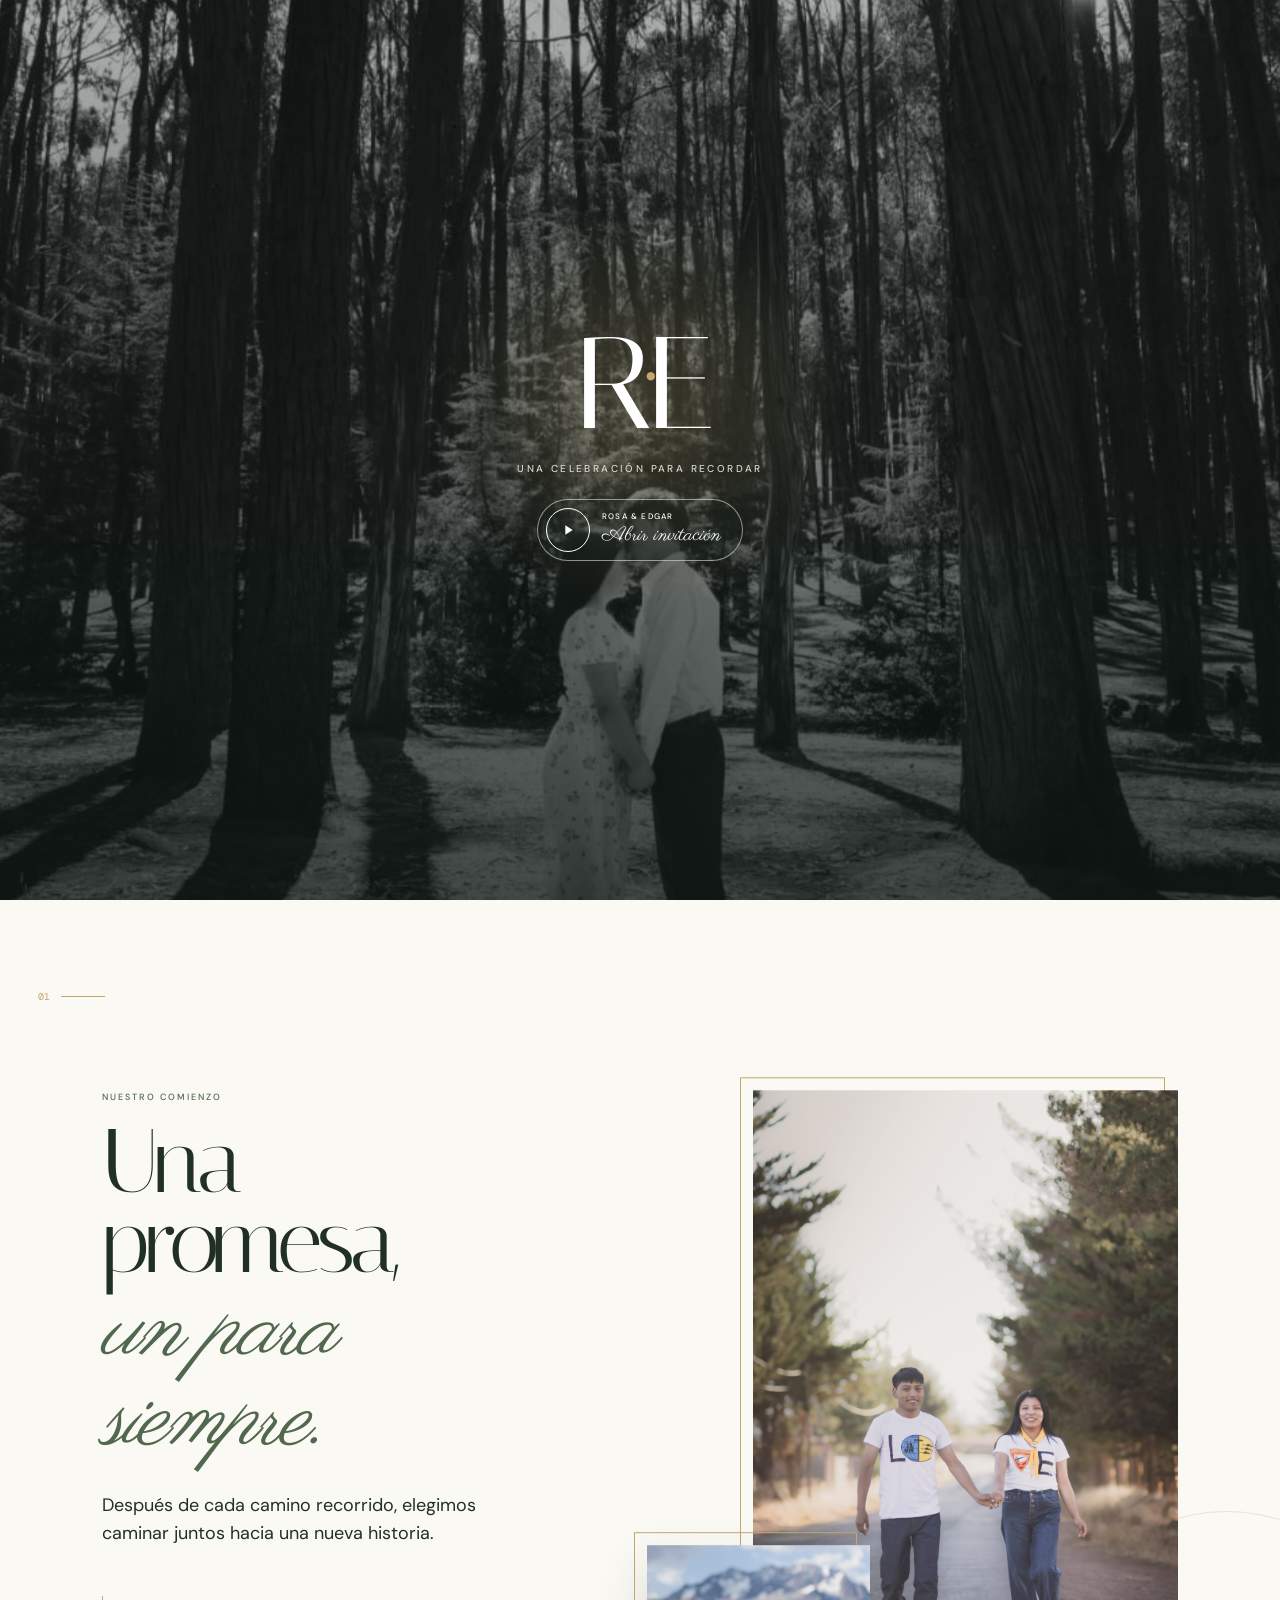
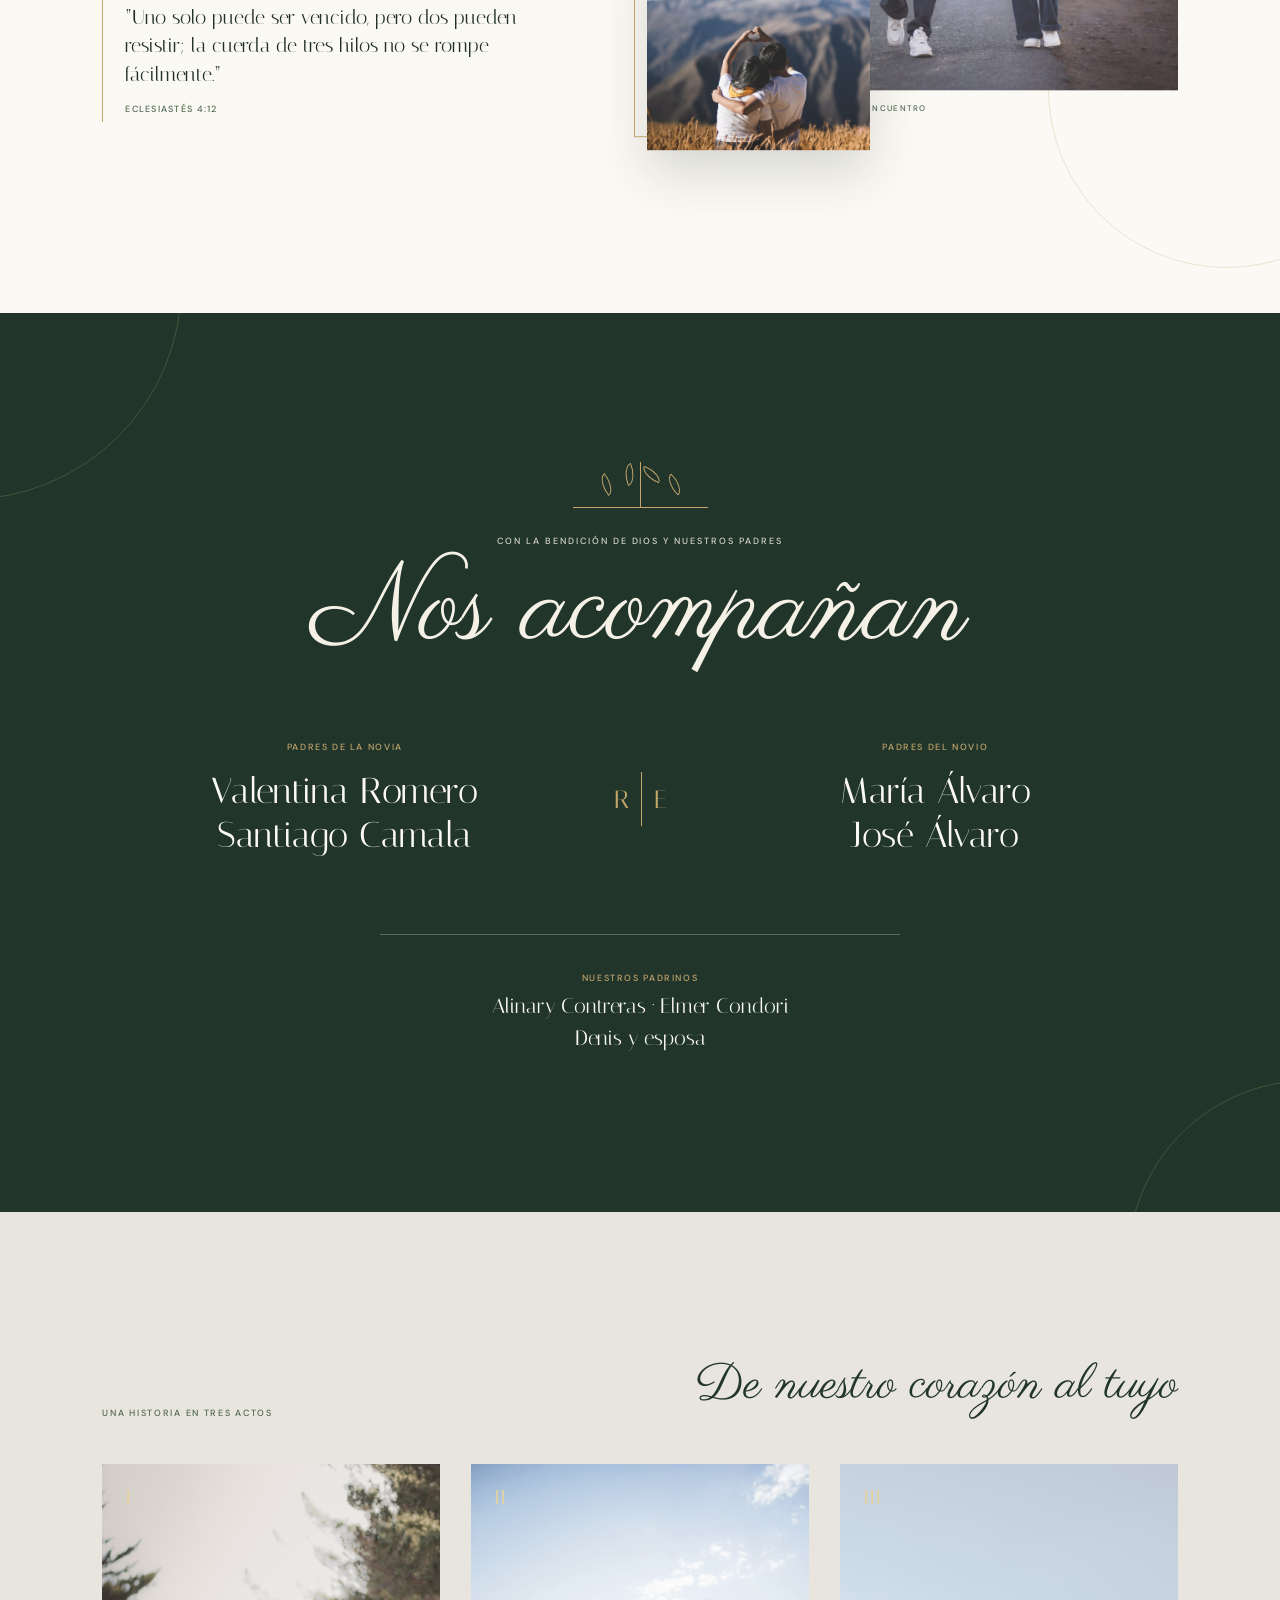
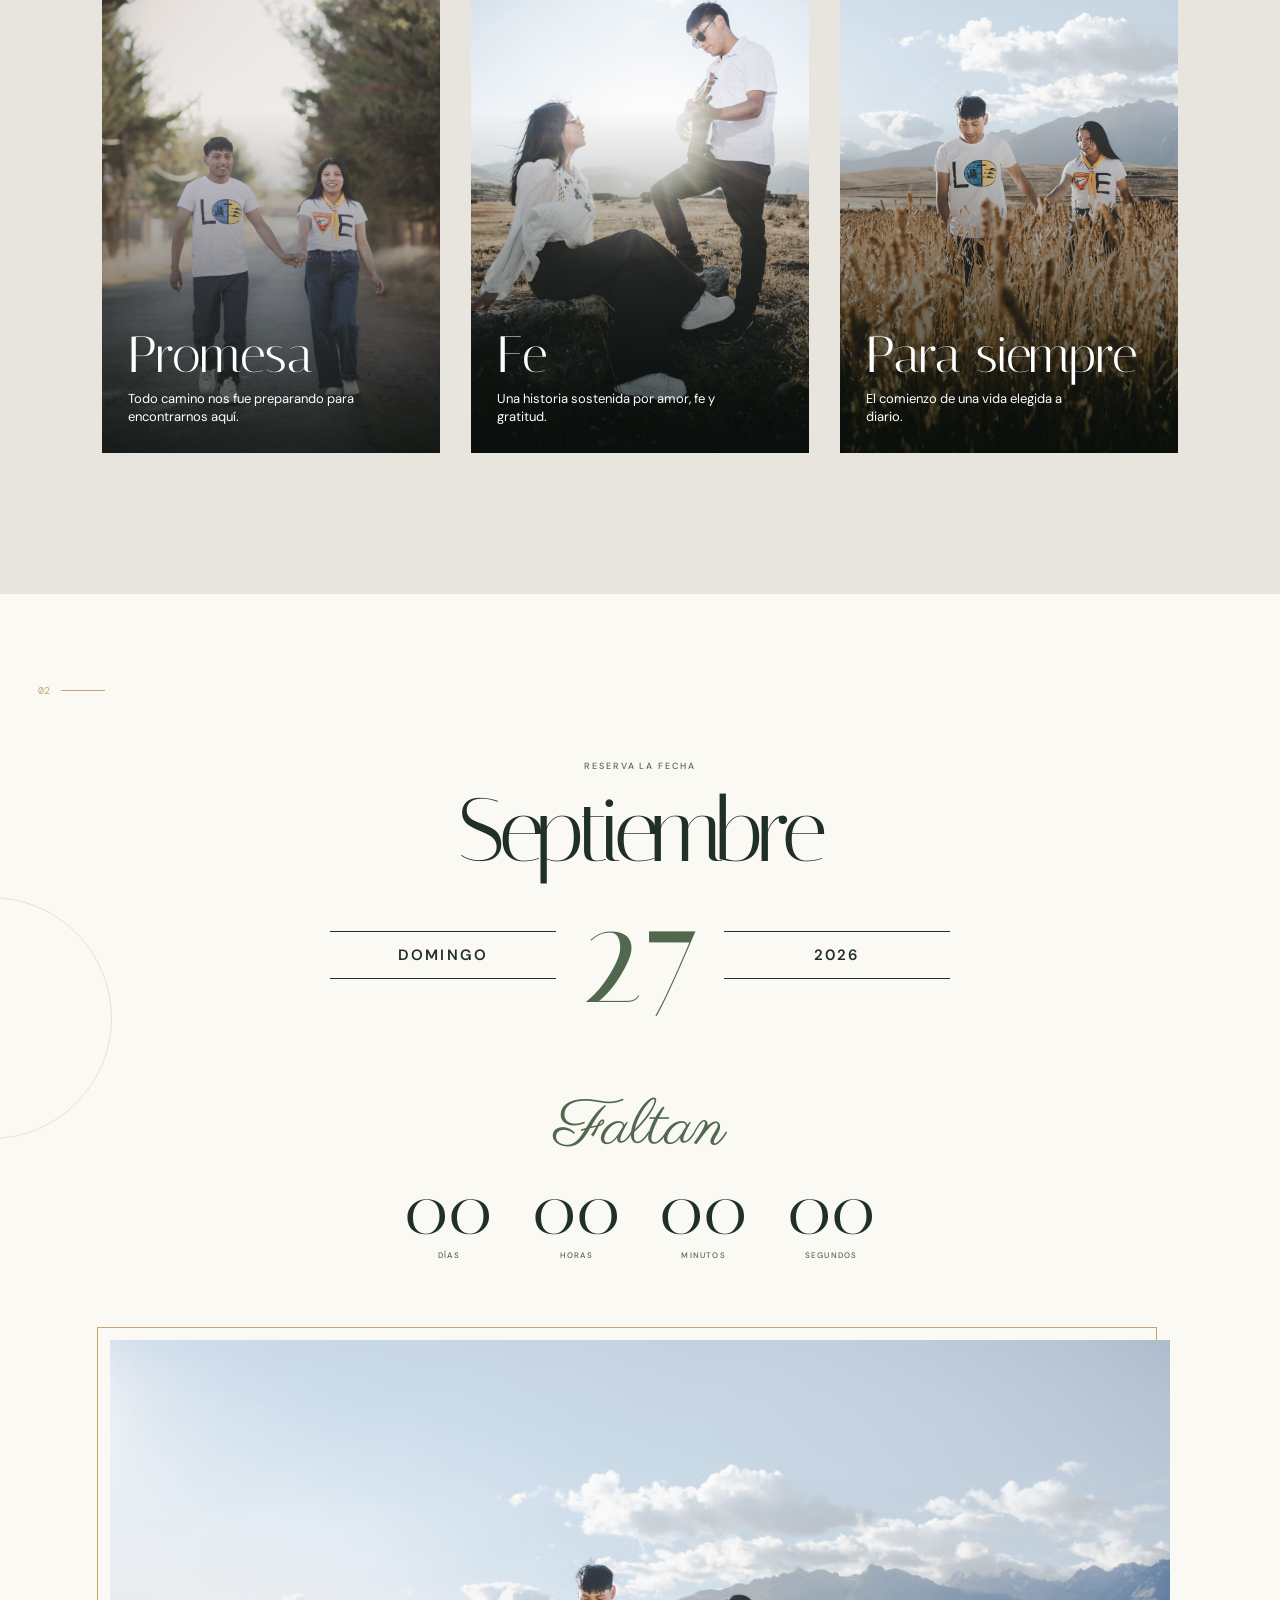
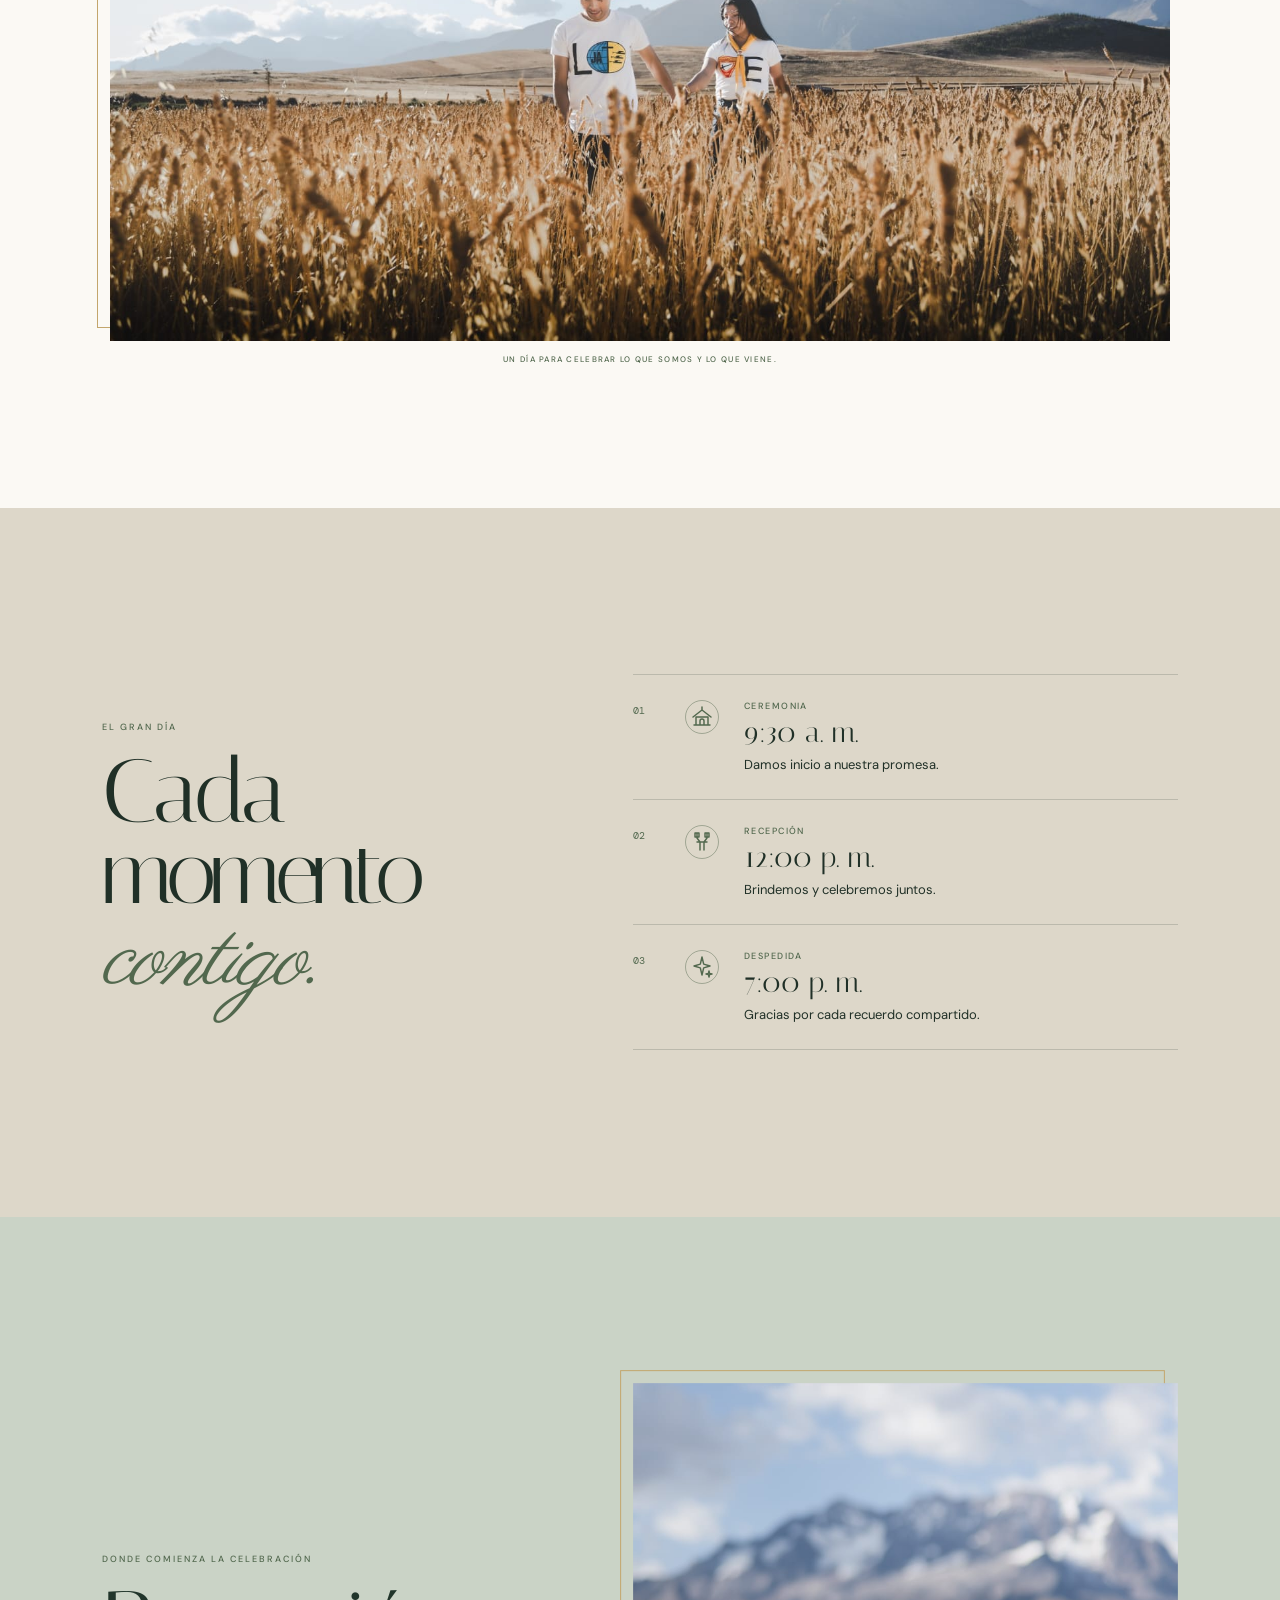
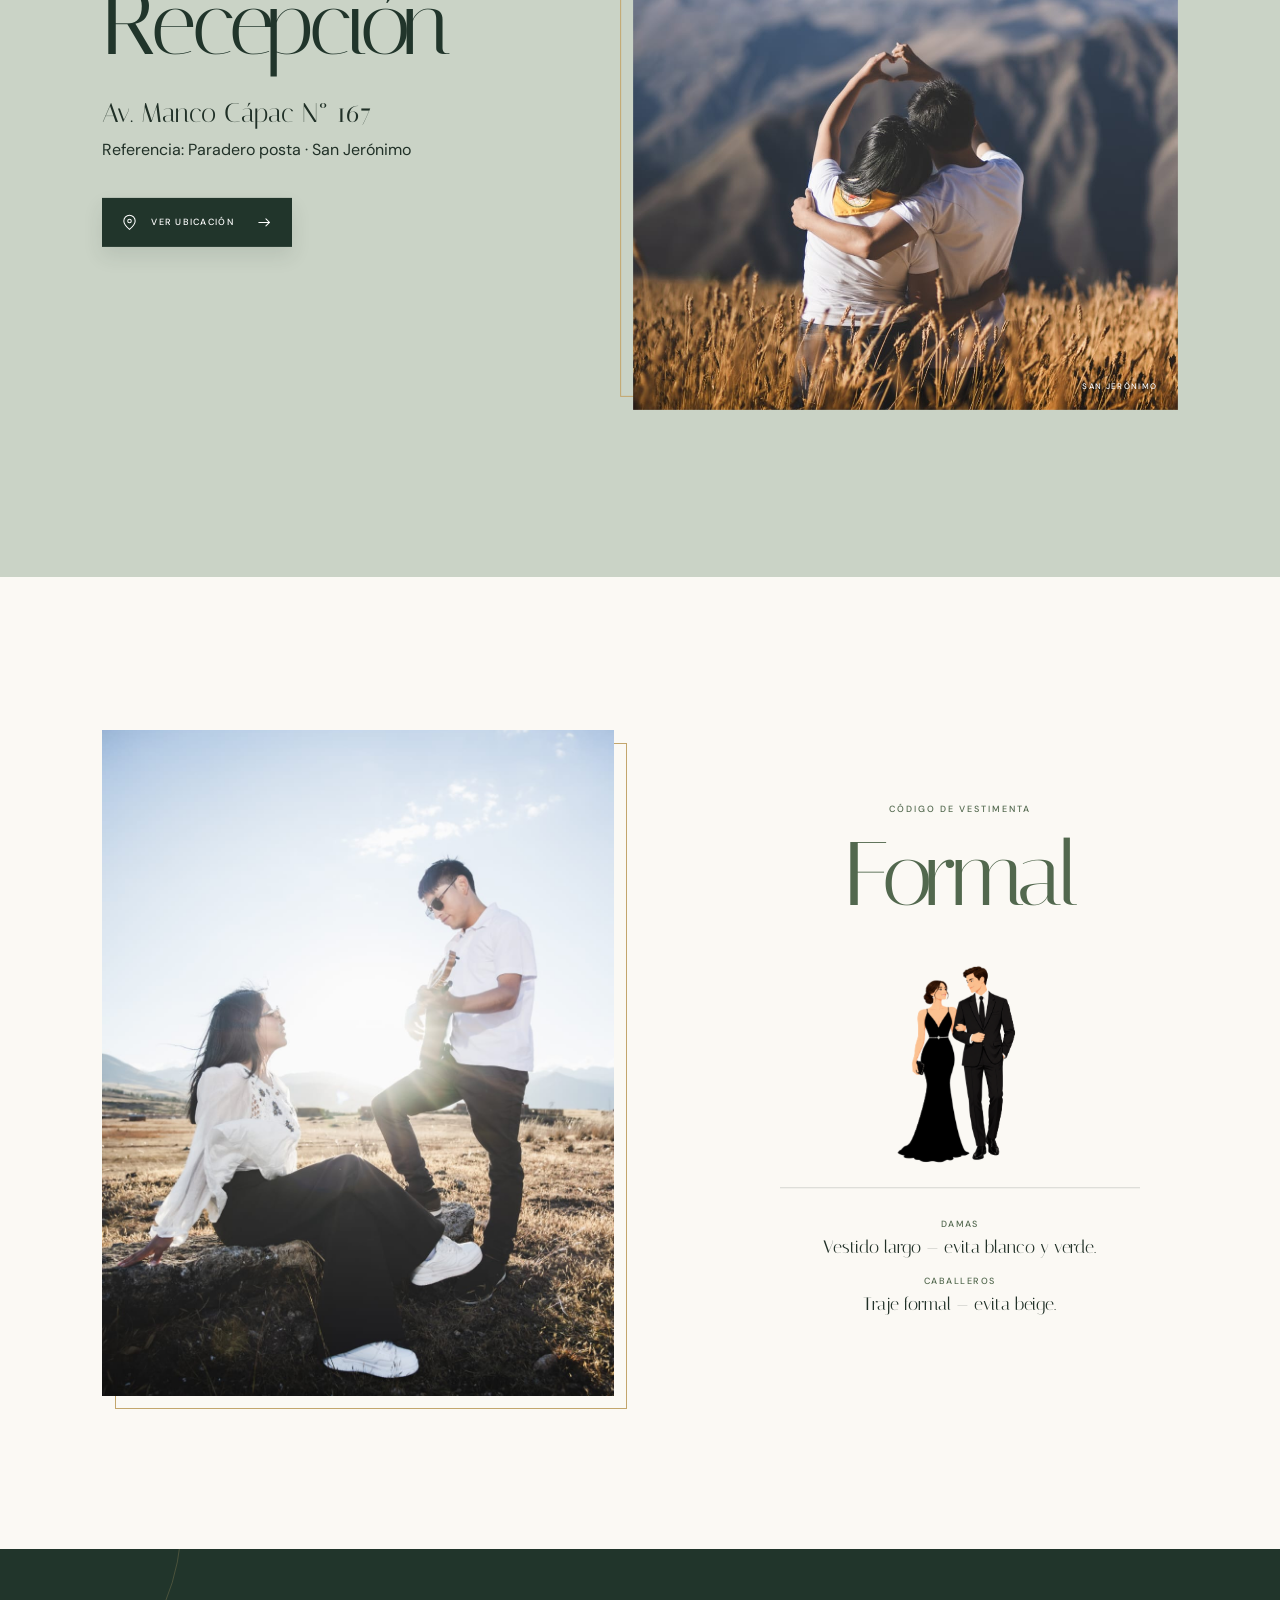
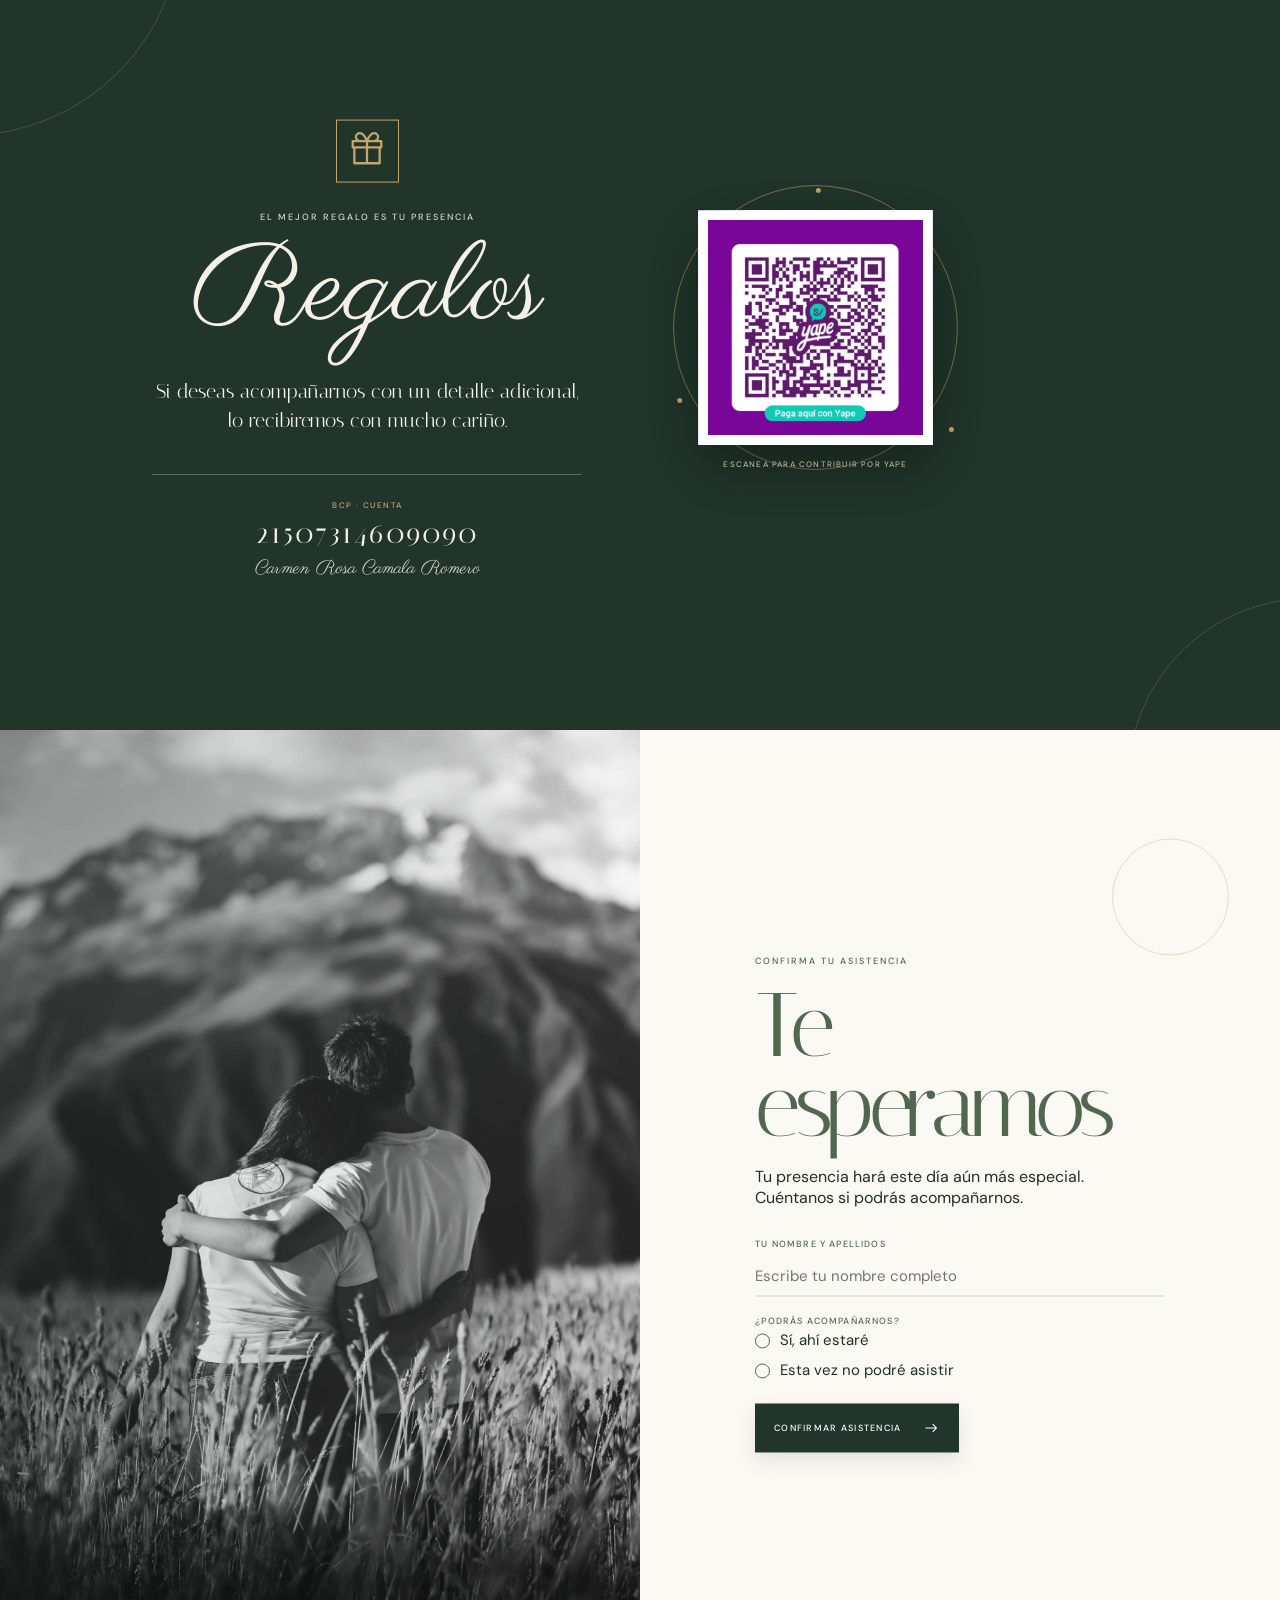
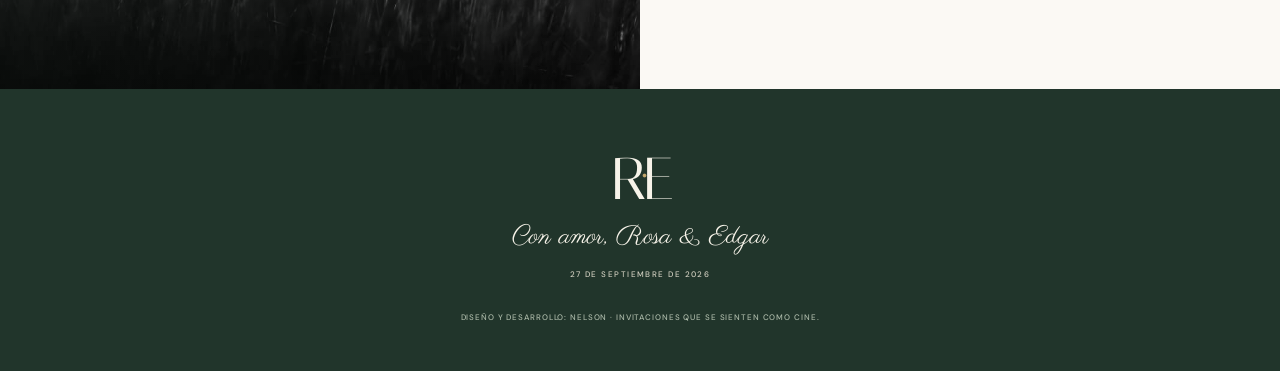
==== commit c894c335: "dia 1" ====
--- a/index.html
+++ b/index.html
@@ -1,158 +1 @@
-<!doctype html>
-<html lang="es">
-  <head>
-    <meta charset="UTF-8" />
-    <meta name="viewport" content="width=device-width, initial-scale=1" />
-    <meta name="theme-color" content="#26382f" />
-    <meta name="description" content="La boda de Rosa y Edgar" />
-    <title>Rosa & Edgar — Nuestra boda</title>
-    <link rel="preconnect" href="https://fonts.googleapis.com" />
-    <link rel="preconnect" href="https://fonts.gstatic.com" crossorigin />
-    <link href="https://fonts.googleapis.com/css2?family=DM+Mono:wght@400;500&family=DM+Sans:wght@400;500;600&family=Italiana&family=Parisienne&display=swap" rel="stylesheet" />
-    <link rel="stylesheet" href="styles.css" />
-    <link rel="stylesheet" href="enhancements.css" />
-    <link rel="stylesheet" href="immersion.css" />
-  </head>
-  <body>
-    <div class="grain" aria-hidden="true"></div>
-    <nav class="topbar" aria-label="Navegación de la invitación">
-      <a class="monogram-small" href="#inicio" aria-label="Ir al inicio">R<span>·</span>E</a>
-      <a class="nav-rsvp" href="#rsvp">Confirmar presencia <svg viewBox="0 0 24 24" aria-hidden="true"><path d="M5 12h13M14 7l5 5-5 5" /></svg></a>
-    </nav>
-
-    <audio id="wedding-song" preload="metadata" loop><source src="assets/un-pacto-con-dios.mp3" type="audio/mpeg" /></audio>
-    <button class="floating-player" type="button" data-audio-control aria-pressed="false" aria-label="Reproducir nuestra canción">
-      <span class="mini-disc"><svg class="icon-play" viewBox="0 0 24 24" aria-hidden="true"><path d="M8 5v14l11-7z" /></svg><svg class="icon-pause" viewBox="0 0 24 24" aria-hidden="true"><path d="M8 5h4v14H8zm7 0h4v14h-4z" /></svg></span>
-      <span class="mini-copy"><small>Nuestra canción</small><strong>Un Pacto con Dios</strong></span>
-      <span class="song-progress" aria-hidden="true"><i></i></span>
-    </button>
-    <main>
-      <section class="hero" id="inicio">
-        <div class="hero-image reveal-image">
-          <img src="assets/images/hero-forest.jpeg" alt="Rosa y Edgar entre árboles" fetchpriority="high" />
-        </div>
-        <div class="hero-shade"></div>
-        <div class="hero-botanical hero-botanical--left" aria-hidden="true"><i></i><i></i><i></i><i></i></div>
-        <div class="hero-botanical hero-botanical--right" aria-hidden="true"><i></i><i></i><i></i><i></i></div>
-        <div class="hero-content">
-          <p class="eyebrow light">27 · 09 · 2026</p>
-          <div class="hero-names" aria-label="Rosa y Edgar"><span>Rosa</span><em>&amp;</em><span>Edgar</span></div>
-          <p class="hero-invite">Nos casamos</p>
-          <button class="hero-song-player" type="button" data-audio-control aria-pressed="false" aria-label="Reproducir nuestra canción">
-            <span class="player-disc" aria-hidden="true"><span class="disc-ring ring-one"></span><span class="disc-ring ring-two"></span><svg class="icon-play" viewBox="0 0 24 24"><path d="M8 5v14l11-7z" /></svg><svg class="icon-pause" viewBox="0 0 24 24"><path d="M8 5h4v14H8zm7 0h4v14h-4z" /></svg></span>
-            <span class="player-copy"><small>Nuestra canción</small><strong>Un Pacto con Dios</strong></span>
-            <span class="player-wave" aria-hidden="true"><i></i><i></i><i></i><i></i><i></i></span>
-          </button>
-          <a href="#historia" class="scroll-cue"><span>Descubre nuestra historia</span><i></i></a>
-        </div>
-      </section>
-
-      <section class="intro section" id="historia">
-        <p class="eyebrow">Con amor, fe y gratitud</p>
-        <div class="intro-grid">
-          <div class="intro-copy reveal">
-            <h1>Una promesa,<br /><i>un para siempre.</i></h1>
-            <p>Después de cada camino recorrido, elegimos caminar juntos hacia una nueva historia.</p>
-            <blockquote>“Uno solo puede ser vencido, pero dos pueden resistir; la cuerda de tres hilos no se rompe fácilmente.”<cite>Eclesiastés 4:12</cite></blockquote>
-          </div>
-          <figure class="photo-frame photo-frame--tall reveal-image">
-            <img src="assets/images/walking.jpeg" alt="Rosa y Edgar caminando tomados de la mano" loading="lazy" />
-            <figcaption>Rosa & Edgar</figcaption>
-          </figure>
-        </div>
-      </section>
-
-      <section class="parents section section-dark">
-        <div class="floral-mark ornament-branches" aria-hidden="true"><i></i><i></i><i></i><i></i><i></i></div>
-        <p class="eyebrow light">Con la bendición de Dios y de nuestros padres</p>
-        <h2 class="script-title light reveal">Nos acompañan</h2>
-        <div class="families">
-          <article class="family-card reveal">
-            <p class="card-label">Padres de la novia</p>
-            <h3>Valentina Romero<br />Santiago Camala</h3>
-          </article>
-          <div class="family-divider" aria-hidden="true"><span>R</span><i></i><span>E</span></div>
-          <article class="family-card reveal">
-            <p class="card-label">Padres del novio</p>
-            <h3>María Álvaro<br />José Álvaro</h3>
-          </article>
-        </div>
-        <div class="godparents reveal"><span>Nuestros padrinos</span><p>Alinary Contreras &nbsp;·&nbsp; Elmer Condori</p><p>Denis y esposa</p></div>
-      </section>
-
-      <section class="date-section section" id="celebracion">
-        <div class="date-top">
-          <p class="eyebrow">Reserva la fecha</p>
-          <h2 class="display-title reveal">Septiembre</h2>
-          <div class="date-lockup reveal"><span>Domingo</span><strong>27</strong><span>2026</span></div>
-        </div>
-        <div class="countdown-wrap reveal">
-          <p>Faltan</p>
-          <div class="countdown" aria-label="Cuenta regresiva"><div><strong id="days">00</strong><small>Días</small></div><i>:</i><div><strong id="hours">00</strong><small>Horas</small></div><i>:</i><div><strong id="minutes">00</strong><small>Minutos</small></div><i>:</i><div><strong id="seconds">00</strong><small>Segundos</small></div></div>
-        </div>
-        <figure class="wide-photo photo-frame reveal-image"><img src="assets/images\field.jpeg" alt="Rosa y Edgar caminando entre trigo" loading="lazy" /></figure>
-      </section>
-
-      <section class="events section" id="detalles">
-        <header class="section-header"><p class="eyebrow">El gran día</p><h2 class="display-title reveal">Celebramos</h2><p>Un día, dos síes y toda una vida.</p></header>
-        <div class="event-grid">
-          <article class="event-card reveal">
-            <span class="event-number">01</span><span class="event-icon icon-chapel" aria-hidden="true"></span>
-            <p class="card-label">Ceremonia</p><h3>9:30 a. m.</h3><p>Nos reuniremos para dar inicio a nuestra promesa.</p>
-          </article>
-          <article class="event-card reveal">
-            <span class="event-number">02</span><span class="event-icon icon-glass" aria-hidden="true"></span>
-            <p class="card-label">Recepción</p><h3>12:00 p. m.</h3><p>Brindemos, celebremos y hagamos nuevos recuerdos.</p>
-          </article>
-          <article class="event-card reveal">
-            <span class="event-number">03</span><span class="event-icon icon-spark" aria-hidden="true"></span>
-            <p class="card-label">Despedida</p><h3>7:00 p. m.</h3><p>Gracias por ser parte de este capítulo tan especial.</p>
-          </article>
-        </div>
-      </section>
-
-      <section class="location section section-soft">
-        <div class="location-copy reveal">
-          <p class="eyebrow">Donde comienza la celebración</p>
-          <h2 class="display-title">Recepción</h2>
-          <p class="location-name">Av. Manco Cápac N° 167</p>
-          <p class="location-detail">Referencia: Paradero posta · San Jerónimo</p>
-          <a class="button" target="_blank" rel="noopener" href="https://maps.app.goo.gl/hdZ7Jad5BJRiHbKr8">Ver ubicación <span>↗</span></a>
-        </div>
-        <figure class="location-photo photo-frame reveal-image"><img src="assets/images\mountain-color.jpeg" alt="Rosa y Edgar frente a las montañas" loading="lazy" /></figure>
-      </section>
-
-      <section class="dress section">
-        <figure class="dress-photo photo-frame reveal-image"><img src="assets/images\sunlight.jpeg" alt="Una serenata bajo el sol" loading="lazy" /></figure>
-        <div class="dress-copy reveal"><p class="eyebrow">Código de vestimenta</p><h2 class="display-title">Formal</h2><img class="dress-illustration" src="assets/dress-code.png" alt="Ilustración de vestimenta formal" loading="lazy" /><div class="dress-line"></div><p><b>Damas</b><br />Vestido largo — evita blanco y verde.</p><p><b>Caballeros</b><br />Traje formal — evita beige.</p></div>
-      </section>
-
-      <section class="gift section section-dark">
-        <div class="gift-symbol gift-box" aria-hidden="true"><i></i><b></b><em></em></div>
-        <p class="eyebrow light">El mejor regalo es tu presencia</p>
-        <h2 class="script-title light reveal">Regalos</h2>
-        <p class="gift-copy reveal">Si deseas acompañarnos con un detalle adicional, lo recibiremos con mucho cariño.</p>
-        <div class="gift-info reveal"><span>BCP · Cuenta</span><strong>21507314609090</strong><small>Carmen Rosa Camala Romero</small></div>
-        <figure class="yape-qr reveal"><img src="assets/yape-qr.png" alt="Código QR de Yape para contribuir" loading="lazy" /><figcaption>Escanea para contribuir por Yape</figcaption></figure>
-      </section>
-
-      <section class="rsvp section" id="rsvp">
-        <div class="rsvp-picture reveal-image"><img src="assets/images\mountain-bw.jpeg" alt="Rosa y Edgar abrazados frente a la montaña" loading="lazy" /></div>
-        <div class="rsvp-panel">
-          <p class="eyebrow">Confirma tu asistencia</p>
-          <h2 class="display-title reveal">Te esperamos</h2>
-          <p>Tu presencia hará este día aún más especial. Por favor, confírmanos si podrás acompañarnos.</p>
-          <form class="rsvp-form" id="rsvp-form">
-            <label>Tu nombre y apellidos<input name="guest-name" type="text" required placeholder="Escribe tu nombre completo" /></label>
-            <fieldset><legend>¿Podrás acompañarnos?</legend><label class="choice"><input name="attendance" type="radio" value="Si" required /><span>Sí, ahí estaré</span></label><label class="choice"><input name="attendance" type="radio" value="No" required /><span>Esta vez no podré asistir</span></label></fieldset>
-            <button class="button button-dark" type="submit">Confirmar asistencia <span>↗</span></button>
-            <p class="form-status" aria-live="polite"></p>
-          </form>
-        </div>
-      </section>
-    </main>
-
-    <footer><span class="monogram">R<span>·</span>E</span><p>Con amor, Rosa & Edgar</p><small>27 de septiembre de 2026</small><a class="creator-credit" href="https://wa.me/51900247055" target="_blank" rel="noopener">Diseño y desarrollo: Nelson · ¿Quieres una invitación así? Hablemos.</a></footer>
-    <script src="script.js"></script>
-  </body>
-</html>
+<!DOCTYPE html><html lang="es"><head><meta charSet="utf-8"/><meta name="viewport" content="width=device-width, initial-scale=1"/><link rel="preload" as="image" href="/images/hero-forest.jpeg"/><link rel="preload" as="image" href="/images/walking.jpeg"/><link rel="preload" as="image" href="/images/mountain-color.jpeg"/><link rel="preload" as="image" href="/images/sunlight.jpeg"/><link rel="preload" as="image" href="/images/field.jpeg"/><link rel="preload" as="image" href="/dress-code.png"/><link rel="preload" as="image" href="/yape-qr.png"/><link rel="preload" as="image" href="/images/mountain-bw.jpeg"/><link rel="stylesheet" href="/_next/static/chunks/2cjodva3vxh-n.css" data-precedence="next"/><link rel="preload" as="script" fetchPriority="low" href="/_next/static/chunks/1s37vmmu7pyhz.js"/><script src="/_next/static/chunks/22fjaenglsjt9.js" async=""></script><script src="/_next/static/chunks/1g_1145m_v-rj.js" async=""></script><script src="/_next/static/chunks/turbopack-1i7ncmzzj3mue.js" async=""></script><script src="/_next/static/chunks/3ju78ucbf9agi.js" async="" crossorigin=""></script><script src="/_next/static/chunks/1c4tnzvcn1xi8.js" async="" crossorigin=""></script><meta name="theme-color" content="#21352b"/><meta name="color-scheme" content="light"/><title>Rosa &amp; Edgar — Nuestra boda</title><meta name="description" content="Una invitación para celebrar la historia de Rosa y Edgar."/><link rel="icon" href="/monogram.svg"/><script src="/_next/static/chunks/0cz1d0mv5g_q7.js" noModule=""></script></head><body><div hidden=""><!--$--><!--/$--></div><audio preload="metadata" loop=""><source src="/un-pacto-con-dios.mp3" type="audio/mpeg"/></audio><div class="opening-screen" style="opacity:1"><div class="opening-photo"></div><div class="opening-layer"></div><div class="opening-content" style="opacity:0;transform:translateY(18px)"><div class="opening-monogram">R<span>·</span>E</div><p>Una celebración para recordar</p><button class="opening-button"><span class="opening-button-icon"><svg width="16" height="16" viewBox="0 0 24 24" fill="currentColor" stroke="none" stroke-width="1.45" stroke-linecap="round" stroke-linejoin="round"><path d="m8 5 11 7-11 7V5Z"></path></svg></span><span><small>Rosa &amp; Edgar</small>Abrir invitación</span></button></div></div><div class="invitation "><nav class="cinema-nav" aria-label="Navegación"><a class="brand" href="#inicio" aria-label="Ir al inicio">R<span>·</span>E</a><div class="nav-links"><a href="#historia">Historia</a><a href="#dia">El día</a><a href="#rsvp">Confirmar</a></div><button class="nav-menu" type="button" aria-expanded="false" aria-label="Abrir navegación"><i></i><i></i></button></nav><main><section class="hero-cinema" id="inicio"><div class="hero-photo"><img src="/images/hero-forest.jpeg" alt="Rosa y Edgar entre árboles"/></div><div class="hero-vignette"></div><div class="light-leak light-leak-one"></div><div class="light-leak light-leak-two"></div><div class="hero-leaves left-leaves" aria-hidden="true"><svg width="24" height="24" viewBox="0 0 24 24" fill="none" stroke="currentColor" stroke-width="1.45" stroke-linecap="round" stroke-linejoin="round"><path d="M20 4C10 4 5 8.8 5 15.6 5 18.2 6.8 20 9.4 20 16.2 20 21 15 21 5c0-.6-.4-1-1-1ZM4 21c3.1-4.7 7.4-8 13-10"></path></svg><svg width="24" height="24" viewBox="0 0 24 24" fill="none" stroke="currentColor" stroke-width="1.45" stroke-linecap="round" stroke-linejoin="round"><path d="M20 4C10 4 5 8.8 5 15.6 5 18.2 6.8 20 9.4 20 16.2 20 21 15 21 5c0-.6-.4-1-1-1ZM4 21c3.1-4.7 7.4-8 13-10"></path></svg><svg width="24" height="24" viewBox="0 0 24 24" fill="none" stroke="currentColor" stroke-width="1.45" stroke-linecap="round" stroke-linejoin="round"><path d="M20 4C10 4 5 8.8 5 15.6 5 18.2 6.8 20 9.4 20 16.2 20 21 15 21 5c0-.6-.4-1-1-1ZM4 21c3.1-4.7 7.4-8 13-10"></path></svg></div><div class="hero-leaves right-leaves" aria-hidden="true"><svg width="24" height="24" viewBox="0 0 24 24" fill="none" stroke="currentColor" stroke-width="1.45" stroke-linecap="round" stroke-linejoin="round"><path d="M20 4C10 4 5 8.8 5 15.6 5 18.2 6.8 20 9.4 20 16.2 20 21 15 21 5c0-.6-.4-1-1-1ZM4 21c3.1-4.7 7.4-8 13-10"></path></svg><svg width="24" height="24" viewBox="0 0 24 24" fill="none" stroke="currentColor" stroke-width="1.45" stroke-linecap="round" stroke-linejoin="round"><path d="M20 4C10 4 5 8.8 5 15.6 5 18.2 6.8 20 9.4 20 16.2 20 21 15 21 5c0-.6-.4-1-1-1ZM4 21c3.1-4.7 7.4-8 13-10"></path></svg><svg width="24" height="24" viewBox="0 0 24 24" fill="none" stroke="currentColor" stroke-width="1.45" stroke-linecap="round" stroke-linejoin="round"><path d="M20 4C10 4 5 8.8 5 15.6 5 18.2 6.8 20 9.4 20 16.2 20 21 15 21 5c0-.6-.4-1-1-1ZM4 21c3.1-4.7 7.4-8 13-10"></path></svg></div><div class="hero-inner"><p class="overline light" style="opacity:0;transform:translateY(28px)">27 de septiembre · 2026</p><div class="hero-title" style="opacity:0;transform:translateY(28px)"><span>Rosa</span><i>&amp;</i><span>Edgar</span></div><p class="hero-subtitle" style="opacity:0;transform:translateY(28px)">Nos casamos</p><button class="record-player" type="button" aria-pressed="false" aria-label="Reproducir nuestra canción" style="opacity:0;transform:translateY(28px)"><span class="record-art"><b></b><i></i><em></em><svg width="15" height="15" viewBox="0 0 24 24" fill="currentColor" stroke="none" stroke-width="1.45" stroke-linecap="round" stroke-linejoin="round"><path d="m8 5 11 7-11 7V5Z"></path></svg></span><span class="record-copy"><small>Nuestra canción</small><strong>Un Pacto con Dios</strong></span><span class="sound-wave" aria-hidden="true"><i style="animation-delay:0s"></i><i style="animation-delay:-0.12s"></i><i style="animation-delay:-0.24s"></i><i style="animation-delay:-0.36s"></i><i style="animation-delay:-0.48s"></i><i style="animation-delay:-0.6s"></i><i style="animation-delay:-0.72s"></i></span></button></div><a href="#historia" class="scroll-mark"><span>Desliza para descubrir</span><i></i></a></section><section class="prologue section-shell" id="historia"><div class="section-index"><span>01</span><i></i></div><div class="prologue-copy"><p class="overline" style="opacity:0;transform:translateY(28px)">Nuestro comienzo</p><h1 style="opacity:0;transform:translateY(28px)">Una promesa,<br/><em>un para siempre.</em></h1><p class="lead" style="opacity:0;transform:translateY(28px)">Después de cada camino recorrido, elegimos caminar juntos hacia una nueva historia.</p><blockquote style="opacity:0;transform:translateY(28px)">“Uno solo puede ser vencido, pero dos pueden resistir; la cuerda de tres hilos no se rompe fácilmente.”<cite>Eclesiastés 4:12</cite></blockquote></div><div class="prologue-images"><figure class="portrait-card" style="transform:translateY(70px)"><img src="/images/walking.jpeg" alt="Rosa y Edgar caminando tomados de la mano"/><figcaption>Capítulo I · Nuestro encuentro</figcaption></figure><figure class="mini-landscape" style="transform:translateY(-35px)"><img src="/images/mountain-color.jpeg" alt="Rosa y Edgar en las montañas"/></figure></div></section><section class="family-stage dark-stage"><div class="stage-heading"><div class="botanical-divider" style="opacity:0;transform:translateY(28px)"><i></i><i></i><i></i><i></i></div><p class="overline light" style="opacity:0;transform:translateY(28px)">Con la bendición de Dios y nuestros padres</p><h2 style="opacity:0;transform:translateY(28px)">Nos acompañan</h2></div><div class="family-cast"><article style="opacity:0;transform:translateY(28px)"><p>Padres de la novia</p><h3>Valentina Romero<br/>Santiago Camala</h3></article><div class="initial-divider" style="opacity:0;transform:translateY(28px)"><span>R</span><i></i><span>E</span></div><article style="opacity:0;transform:translateY(28px)"><p>Padres del novio</p><h3>María Álvaro<br/>José Álvaro</h3></article></div><div class="godparents-cast" style="opacity:0;transform:translateY(28px)"><span>Nuestros padrinos</span><p>Alinary Contreras · Elmer Condori</p><p>Denis y esposa</p></div></section><section class="chapter-reel" aria-label="Momentos de Rosa y Edgar"><div class="reel-heading"><span>Una historia en tres actos</span><p>De nuestro corazón al tuyo</p></div><div class="reel-track"><article class="reel-frame frame-1" style="opacity:0;transform:translateY(35px)"><img src="/images/walking.jpeg" alt="Promesa"/><div class="frame-overlay"><span>I</span><h3>Promesa</h3><p>Todo camino nos fue preparando para encontrarnos aquí.</p></div></article><article class="reel-frame frame-2" style="opacity:0;transform:translateY(35px)"><img src="/images/sunlight.jpeg" alt="Fe"/><div class="frame-overlay"><span>II</span><h3>Fe</h3><p>Una historia sostenida por amor, fe y gratitud.</p></div></article><article class="reel-frame frame-3" style="opacity:0;transform:translateY(35px)"><img src="/images/field.jpeg" alt="Para siempre"/><div class="frame-overlay"><span>III</span><h3>Para siempre</h3><p>El comienzo de una vida elegida a diario.</p></div></article></div></section><section class="date-scene section-shell" id="dia"><div class="section-index"><span>02</span><i></i></div><div class="date-intro"><p class="overline" style="opacity:0;transform:translateY(28px)">Reserva la fecha</p><h2 style="opacity:0;transform:translateY(28px)">Septiembre</h2><div class="calendar-lockup" style="opacity:0;transform:translateY(28px)"><span>Domingo</span><strong>27</strong><span>2026</span></div></div><div class="countdown-cinema" style="opacity:0;transform:translateY(28px)"><p>Faltan</p><div><span><strong>46</strong><small>días</small></span><span><strong>11</strong><small>horas</small></span><span><strong>16</strong><small>minutos</small></span><span><strong>57</strong><small>segundos</small></span></div></div><figure class="wide-cinema-photo"><img src="/images/field.jpeg" alt="Rosa y Edgar caminando entre trigo"/><figcaption>Un día para celebrar lo que somos y lo que viene.</figcaption></figure></section><section class="timeline-stage"><div class="timeline-head"><p class="overline" style="opacity:0;transform:translateY(28px)">El gran día</p><h2 style="opacity:0;transform:translateY(28px)">Cada momento<br/><em>contigo.</em></h2></div><div class="timeline-list"><article class="timeline-event" style="opacity:0;transform:translateX(-34px)"><span class="event-number">01</span><span class="event-icon"><svg width="24" height="24" viewBox="0 0 24 24" fill="none" stroke="currentColor" stroke-width="1.45" stroke-linecap="round" stroke-linejoin="round"><path d="M4 20h16M6 20v-8h12v8M3 12l9-7 9 7M12 5V2M10 16v4h4v-4c0-1.1-.9-2-2-2s-2 .9-2 2Z"></path></svg></span><div><p>Ceremonia</p><h3>9:30 a. m.</h3><small>Damos inicio a nuestra promesa.</small></div></article><article class="timeline-event" style="opacity:0;transform:translateX(34px)"><span class="event-number">02</span><span class="event-icon"><svg width="24" height="24" viewBox="0 0 24 24" fill="none" stroke="currentColor" stroke-width="1.45" stroke-linecap="round" stroke-linejoin="round"><path d="M7 3v5l3 4v8M17 3v5l-3 4v8M5 3h4v4H5zM15 3h4v4h-4zM7 12h10"></path></svg></span><div><p>Recepción</p><h3>12:00 p. m.</h3><small>Brindemos y celebremos juntos.</small></div></article><article class="timeline-event" style="opacity:0;transform:translateX(-34px)"><span class="event-number">03</span><span class="event-icon"><svg width="24" height="24" viewBox="0 0 24 24" fill="none" stroke="currentColor" stroke-width="1.45" stroke-linecap="round" stroke-linejoin="round"><path d="m12 2 1.7 7.1L20 11l-6.3 1.9L12 20l-1.7-7.1L4 11l6.3-1.9L12 2ZM19 16l.6 2.4L22 19l-2.4.6L19 22l-.6-2.4L16 19l2.4-.6L19 16Z"></path></svg></span><div><p>Despedida</p><h3>7:00 p. m.</h3><small>Gracias por cada recuerdo compartido.</small></div></article></div></section><section class="location-stage section-shell"><div class="location-details"><p class="overline" style="opacity:0;transform:translateY(28px)">Donde comienza la celebración</p><h2 style="opacity:0;transform:translateY(28px)">Recepción</h2><p class="location-address" style="opacity:0;transform:translateY(28px)">Av. Manco Cápac N° 167</p><p class="location-reference" style="opacity:0;transform:translateY(28px)">Referencia: Paradero posta · San Jerónimo</p><a class="cinema-button" href="https://maps.app.goo.gl/hdZ7Jad5BJRiHbKr8" target="_blank" rel="noopener" style="opacity:0;transform:translateY(28px)"><svg width="17" height="17" viewBox="0 0 24 24" fill="none" stroke="currentColor" stroke-width="1.45" stroke-linecap="round" stroke-linejoin="round"><path d="M20 10c0 5-8 12-8 12S4 15 4 10a8 8 0 1 1 16 0Z"></path><circle cx="12" cy="10" r="2.5"></circle></svg> Ver ubicación <svg width="17" height="17" viewBox="0 0 24 24" fill="none" stroke="currentColor" stroke-width="1.45" stroke-linecap="round" stroke-linejoin="round"><path d="M4 12h15M14 7l5 5-5 5"></path></svg></a></div><figure class="location-visual" style="opacity:0;transform:scale(0.95)"><img src="/images/mountain-color.jpeg" alt="Rosa y Edgar frente a las montañas"/><span>San Jerónimo</span></figure></section><section class="dress-stage"><figure class="dress-visual" style="opacity:0;transform:translateX(-35px)"><img src="/images/sunlight.jpeg" alt="Una serenata bajo el sol"/></figure><div class="dress-details"><p class="overline" style="opacity:0;transform:translateY(28px)">Código de vestimenta</p><h2 style="opacity:0;transform:translateY(28px)">Formal</h2><img class="dress-art" src="/dress-code.png" alt="Ilustración de etiqueta formal" style="opacity:0;transform:translateY(28px)"/><div class="attire-copy" style="opacity:0;transform:translateY(28px)"><p><b>Damas</b>Vestido largo — evita blanco y verde.</p><p><b>Caballeros</b>Traje formal — evita beige.</p></div></div></section><section class="gift-stage dark-stage"><div class="gift-content"><div class="gift-outline" style="opacity:0;transform:translateY(28px)"><svg width="38" height="38" viewBox="0 0 24 24" fill="none" stroke="currentColor" stroke-width="1.45" stroke-linecap="round" stroke-linejoin="round"><path d="M4 10h16v10H4zM3 6h18v4H3zM12 6v14M8 6c-1.5 0-3-1-3-2.5S6.2 1 7.5 1C10 1 12 6 12 6Zm8 0c1.5 0 3-1 3-2.5S17.8 1 16.5 1C14 1 12 6 12 6Z"></path></svg></div><p class="overline light" style="opacity:0;transform:translateY(28px)">El mejor regalo es tu presencia</p><h2 style="opacity:0;transform:translateY(28px)">Regalos</h2><p class="gift-message" style="opacity:0;transform:translateY(28px)">Si deseas acompañarnos con un detalle adicional, lo recibiremos con mucho cariño.</p><div class="bank-card" style="opacity:0;transform:translateY(28px)"><span>BCP · Cuenta</span><strong>21507314609090</strong><small>Carmen Rosa Camala Romero</small></div></div><figure class="qr-stage" style="opacity:0;transform:scale(0.88) rotate(-4deg)"><div class="qr-orbit"><i></i><i></i><i></i></div><img src="/yape-qr.png" alt="Código QR de Yape para contribuir"/><figcaption>Escanea para contribuir por Yape</figcaption></figure></section><section class="rsvp-stage" id="rsvp"><div class="rsvp-photo"><img src="/images/mountain-bw.jpeg" alt="Rosa y Edgar abrazados frente a las montañas"/></div><div class="rsvp-card" style="opacity:0;transform:translateY(40px)"><p class="overline">Confirma tu asistencia</p><h2>Te esperamos</h2><p class="rsvp-lead">Tu presencia hará este día aún más especial. Cuéntanos si podrás acompañarnos.</p><form><label>Tu nombre y apellidos<input required="" placeholder="Escribe tu nombre completo" name="guest-name"/></label><fieldset><legend>¿Podrás acompañarnos?</legend><label><input type="radio" required="" name="attendance" value="Si"/><span>Sí, ahí estaré</span></label><label><input type="radio" required="" name="attendance" value="No"/><span>Esta vez no podré asistir</span></label></fieldset><button class="cinema-button form-button" type="submit">Confirmar asistencia<svg width="17" height="17" viewBox="0 0 24 24" fill="none" stroke="currentColor" stroke-width="1.45" stroke-linecap="round" stroke-linejoin="round"><path d="M4 12h15M14 7l5 5-5 5"></path></svg></button><p class="form-message idle"></p></form></div></section></main><button class="floating-audio " type="button" aria-pressed="false" aria-label="Reproducir nuestra canción"><span class="floating-disc"><svg width="13" height="13" viewBox="0 0 24 24" fill="currentColor" stroke="none" stroke-width="1.45" stroke-linecap="round" stroke-linejoin="round"><path d="m8 5 11 7-11 7V5Z"></path></svg></span><span><small>Nuestra canción</small><strong>Un Pacto con Dios</strong></span><i><b style="transform:scaleX(0)"></b></i></button><footer><div class="footer-monogram">R<span>·</span>E</div><p>Con amor, Rosa &amp; Edgar</p><small>27 de septiembre de 2026</small><a href="https://wa.me/51900247055" target="_blank" rel="noopener">Diseño y desarrollo: Nelson · Invitaciones que se sienten como cine.</a></footer></div><!--$--><!--/$--><script src="/_next/static/chunks/1s37vmmu7pyhz.js" id="_R_" async=""></script><script>(self.__next_f=self.__next_f||[]).push([0])</script><script>self.__next_f.push([1,"1:\"$Sreact.fragment\"\n2:I[97953,[\"/_next/static/chunks/3ju78ucbf9agi.js\"],\"default\"]\n3:I[95905,[\"/_next/static/chunks/3ju78ucbf9agi.js\"],\"default\"]\n4:I[32699,[\"/_next/static/chunks/3ju78ucbf9agi.js\",\"/_next/static/chunks/1c4tnzvcn1xi8.js\"],\"default\"]\n5:I[40416,[\"/_next/static/chunks/3ju78ucbf9agi.js\"],\"OutletBoundary\"]\n6:\"$Sreact.suspense\"\n8:I[40416,[\"/_next/static/chunks/3ju78ucbf9agi.js\"],\"ViewportBoundary\"]\na:I[40416,[\"/_next/static/chunks/3ju78ucbf9agi.js\"],\"MetadataBoundary\"]\nc:I[54377,[\"/_next/static/chunks/3ju78ucbf9agi.js\"],\"default\",1]\n:HL[\"/_next/static/chunks/2cjodva3vxh-n.css\",\"style\"]\n0:{\"P\":null,\"c\":[\"\",\"\"],\"q\":\"\",\"i\":false,\"f\":[[[\"\",{\"children\":[\"__PAGE__\",{},\"$undefined\",\"$undefined\",4608]},\"$undefined\",\"$undefined\",4624],[[\"$\",\"$1\",\"c\",{\"children\":[[[\"$\",\"link\",\"0\",{\"rel\":\"stylesheet\",\"href\":\"/_next/static/chunks/2cjodva3vxh-n.css\",\"precedence\":\"next\",\"crossOrigin\":\"$undefined\",\"nonce\":\"$undefined\"}],[\"$\",\"script\",\"script-0\",{\"src\":\"/_next/static/chunks/3ju78ucbf9agi.js\",\"async\":true,\"nonce\":\"$undefined\"}]],[\"$\",\"html\",null,{\"lang\":\"es\",\"children\":[\"$\",\"body\",null,{\"children\":[\"$\",\"$L2\",null,{\"parallelRouterKey\":\"children\",\"error\":\"$undefined\",\"errorStyles\":\"$undefined\",\"errorScripts\":\"$undefined\",\"template\":[\"$\",\"$L3\",null,{}],\"templateStyles\":\"$undefined\",\"templateScripts\":\"$undefined\",\"notFound\":[[[\"$\",\"title\",null,{\"children\":\"404: This page could not be found.\"}],[\"$\",\"div\",null,{\"style\":{\"fontFamily\":\"system-ui,\\\"Segoe UI\\\",Roboto,Helvetica,Arial,sans-serif,\\\"Apple Color Emoji\\\",\\\"Segoe UI Emoji\\\"\",\"height\":\"100vh\",\"textAlign\":\"center\",\"display\":\"flex\",\"flexDirection\":\"column\",\"alignItems\":\"center\",\"justifyContent\":\"center\"},\"children\":[\"$\",\"div\",null,{\"children\":[[\"$\",\"style\",null,{\"dangerouslySetInnerHTML\":{\"__html\":\"body{color:#000;background:#fff;margin:0}.next-error-h1{border-right:1px solid rgba(0,0,0,.3)}@media (prefers-color-scheme:dark){body{color:#fff;background:#000}.next-error-h1{border-right:1px solid rgba(255,255,255,.3)}}\"}}],[\"$\",\"h1\",null,{\"className\":\"next-error-h1\",\"style\":{\"display\":\"inline-block\",\"margin\":\"0 20px 0 0\",\"padding\":\"0 23px 0 0\",\"fontSize\":24,\"fontWeight\":500,\"verticalAlign\":\"top\",\"lineHeight\":\"49px\"},\"children\":404}],[\"$\",\"div\",null,{\"style\":{\"display\":\"inline-block\"},\"children\":[\"$\",\"h2\",null,{\"style\":{\"fontSize\":14,\"fontWeight\":400,\"lineHeight\":\"49px\",\"margin\":0},\"children\":\"This page could not be found.\"}]}]]}]}]],[]],\"forbidden\":\"$undefined\",\"unauthorized\":\"$undefined\"}]}]}]]}],{\"children\":[[\"$\",\"$1\",\"c\",{\"children\":[[\"$\",\"$L4\",null,{}],[[\"$\",\"script\",\"script-0\",{\"src\":\"/_next/static/chunks/1c4tnzvcn1xi8.js\",\"async\":true,\"nonce\":\"$undefined\"}]],[\"$\",\"$L5\",null,{\"children\":[\"$\",\"$6\",null,{\"name\":\"Next.MetadataOutlet\",\"children\":\"$@7\"}]}]]}],{},null,false,null]},null,false,null],[\"$\",\"$1\",\"h\",{\"children\":[null,[\"$\",\"$L8\",null,{\"children\":\"$L9\"}],[\"$\",\"div\",null,{\"hidden\":true,\"children\":[\"$\",\"$La\",null,{\"children\":[\"$\",\"$6\",null,{\"name\":\"Next.Metadata\",\"children\":\"$Lb\"}]}]}],null]}],false]],\"m\":\"$undefined\",\"G\":[\"$c\",[[\"$\",\"link\",\"0\",{\"rel\":\"stylesheet\",\"href\":\"/_next/static/chunks/2cjodva3vxh-n.css\",\"precedence\":\"next\",\"crossOrigin\":\"$undefined\",\"nonce\":\"$undefined\"}]]],\"S\":true,\"h\":null,\"r\":\"$undefined\",\"s\":\"$undefined\",\"a\":\"$undefined\",\"l\":\"$undefined\",\"p\":\"$undefined\",\"d\":\"$undefined\",\"b\":\"D8WUROJKf8Gp1ha05WQJE\"}\n9:[[\"$\",\"meta\",\"0\",{\"charSet\":\"utf-8\"}],[\"$\",\"meta\",\"1\",{\"name\":\"viewport\",\"content\":\"width=device-width, initial-scale=1\"}],[\"$\",\"meta\",\"2\",{\"name\":\"theme-color\",\"content\":\"#21352b\"}],[\"$\",\"meta\",\"3\",{\"name\":\"color-scheme\",\"content\":\"light\"}]]\nd:I[19270,[\"/_next/static/chunks/3ju78ucbf9agi.js\"],\"IconMark\"]\n7:null\nb:[[\"$\",\"title\",\"0\",{\"children\":\"Rosa \u0026 Edgar — Nuestra boda\"}],[\"$\",\"meta\",\"1\",{\"name\":\"description\",\"content\":\"Una invitación para celebrar la historia de Rosa y Edgar.\"}],[\"$\",\"link\",\"2\",{\"rel\":\"icon\",\"href\":\"/monogram.svg\"}],[\"$\",\"$Ld\",\"3\",{}]]\n"])</script></body></html>
--- a/_next/static/chunks/2cjodva3vxh-n.css
+++ b/_next/static/chunks/2cjodva3vxh-n.css
@@ -0,0 +1,2 @@
+@import "https://fonts.googleapis.com/css2?family=DM+Mono:wght@400;500&family=DM+Sans:wght@400;500;600&family=Italiana&family=Parisienne&display=swap";
+:root{--ink:#203027;--forest:#21352b;--moss:#52684e;--sage:#cbd3c5;--paper:#f4f0e7;--ivory:#fbf9f4;--gold:#c3a66c;--sand:#ddd7c9;--line:#21352b2e;--serif:"Italiana",Georgia,serif;--script:"Parisienne",cursive;--sans:"DM Sans",Arial,sans-serif;--mono:"DM Mono",monospace}*{box-sizing:border-box}html{scroll-behavior:smooth}body{background:var(--paper);color:var(--ink);font-family:var(--sans);margin:0;overflow-x:hidden}.invitation{background:var(--paper);min-height:100vh}.invitation:before{content:"";pointer-events:none;z-index:30;opacity:.13;background-image:url("data:image/svg+xml,%3Csvg viewBox='0 0 180 180' xmlns='http://www.w3.org/2000/svg'%3E%3Cfilter id='a'%3E%3CfeTurbulence baseFrequency='.9' numOctaves='4' stitchTiles='stitch'/%3E%3C/filter%3E%3Crect width='100%25' height='100%25' filter='url(%23a)' opacity='.27'/%3E%3C/svg%3E");position:fixed;inset:0}.opening-screen{z-index:100;color:#fff;background:#17251e;place-items:center;display:grid;position:fixed;inset:0;overflow:hidden}.opening-photo,.opening-layer{position:absolute;inset:0}.opening-photo{filter:grayscale()contrast(1.08);background:url(/images/hero-forest.jpeg) 50% 54%/cover;animation:13s ease-out forwards openingZoom}.opening-layer{background:radial-gradient(circle at 50% 45%,#cbac6f36,#0000 25%),linear-gradient(#0a130f54,#0a130fc4)}.opening-content{z-index:1;text-align:center;place-items:center;display:grid;position:relative}.opening-monogram,.footer-monogram{font:clamp(72px,11vw,130px)/.7 var(--serif);letter-spacing:-.08em}.opening-monogram span,.footer-monogram span,.brand span{color:var(--gold)}.opening-content>p{font:500 10px var(--sans);text-transform:uppercase;letter-spacing:.24em;color:#dad6c7;margin:32px 0 24px}.opening-button{color:#fff;text-align:left;cursor:pointer;background:#15261d42;border:1px solid #f7f3eb8c;border-radius:999px;align-items:center;gap:12px;padding:8px 21px 8px 8px;transition:all .3s;display:flex}.opening-button:hover{color:var(--forest);background:#faf8f2f5;transform:translateY(-4px)}.opening-button-icon{border:1px solid;border-radius:50%;place-items:center;width:44px;height:44px;display:grid}.opening-button span:last-child{font:20px var(--script);gap:1px;display:grid}.opening-button small{font:500 8px var(--sans);letter-spacing:.15em;text-transform:uppercase}.cinema-nav{z-index:8;color:#fff;justify-content:space-between;align-items:center;width:100%;padding:27px clamp(22px,5vw,75px);display:flex;position:absolute;top:0;left:0}.brand{color:inherit;font:30px var(--serif);letter-spacing:-.03em;text-decoration:none}.nav-links{gap:28px;display:flex}.nav-links a{color:inherit;text-transform:uppercase;letter-spacing:.15em;font:500 9px var(--sans);opacity:.82;text-decoration:none;transition:opacity .2s}.nav-links a:hover{opacity:1}.nav-menu,.mobile-menu{display:none}.hero-cinema{color:#fff;isolation:isolate;place-items:center;height:100svh;min-height:650px;display:grid;position:relative;overflow:hidden}.hero-photo,.hero-photo img,.hero-vignette{width:100%;height:100%;position:absolute;inset:0}.hero-photo img{object-fit:cover;object-position:center 52%;filter:grayscale()contrast(1.05);animation:20s ease-out infinite alternate heroZoom}.hero-vignette{background:linear-gradient(#08120d33,#08120d47 52%,#08120dc7),radial-gradient(circle at 50% 45%,#0000 25%,#08120d6b 100%)}.hero-cinema:before{content:"";z-index:1;pointer-events:none;border:1px solid #faf8f133;position:absolute;inset:clamp(12px,2vw,28px)}.light-leak{z-index:1;filter:blur(24px);pointer-events:none;mix-blend-mode:screen;border-radius:50%;width:41vw;height:41vw;position:absolute}.light-leak-one{background:#e2be7538;animation:13s ease-in-out infinite alternate leak;top:-23vw;left:-12vw}.light-leak-two{background:#9fc2a324;animation:15s ease-in-out infinite alternate-reverse leak;bottom:-15vw;right:-21vw}.hero-inner{z-index:2;text-align:center;flex-direction:column;align-items:center;padding-top:66px;display:flex;position:relative}.overline{font:500 9px var(--sans);letter-spacing:.22em;text-transform:uppercase;color:var(--moss);margin:0 0 19px}.overline.light{color:#d8d5c7}.hero-title{font:clamp(72px,11.5vw,166px)/.79 var(--serif);letter-spacing:-.06em;align-items:center;gap:clamp(10px,1.9vw,25px);display:flex}.hero-title i{font:clamp(57px,7.5vw,100px)/1 var(--script);color:#dfc993;font-style:normal;transform:translateY(9px)}.hero-subtitle{font:500 10px var(--sans);text-transform:uppercase;letter-spacing:.3em;margin:35px 0 22px}.hero-leaves{z-index:2;color:#f4eed5c4;filter:drop-shadow(0 10px 15px #0000002b);width:105px;height:350px;animation:7s ease-in-out infinite leaves;position:absolute;bottom:-71px}.hero-leaves svg{width:50px;height:50px;position:absolute}.hero-leaves svg:first-child{top:20px;left:10px;transform:rotate(29deg)}.hero-leaves svg:nth-child(2){top:120px;left:35px;transform:scaleX(-1)rotate(25deg)}.hero-leaves svg:nth-child(3){top:215px;left:7px;transform:rotate(16deg)}.left-leaves{left:3.5vw;transform:rotate(-20deg)}.right-leaves{animation-delay:-3.5s;right:3.5vw;transform:scaleX(-1)rotate(-20deg)}.record-player{color:#fff;text-align:left;cursor:pointer;-webkit-backdrop-filter:blur(9px);backdrop-filter:blur(9px);background:#0f1c155e;border:1px solid #ffffff7a;border-radius:999px;align-items:center;gap:11px;padding:8px 13px 8px 8px;transition:all .35s;display:flex;box-shadow:0 13px 45px #0000002e}.record-player:hover{background:#0f1c15a8;border-color:#e2cc98;transform:translateY(-4px)}.record-art{border:1px solid #d7bd84;border-radius:50%;place-items:center;width:48px;height:48px;display:grid;position:relative}.record-art:before,.record-art b,.record-art i,.record-art em{content:"";border:1px solid #f5efd963;border-radius:50%;position:absolute;inset:7px}.record-art b{inset:14px}.record-art i{background:#d6bd89;border:0;inset:22px}.record-art em{opacity:0;border-color:#e0c78fdb #0000 #0000;inset:-9px}.record-art svg{z-index:1;fill:#23352b;width:15px;height:15px;position:relative}.record-copy{gap:2px;display:grid}.record-copy small,.floating-audio small{font:500 7.5px var(--sans);letter-spacing:.16em;text-transform:uppercase;color:#ddd6c1}.record-copy strong,.floating-audio strong{font:19px/1 var(--script);font-weight:400}.sound-wave{align-items:center;gap:3px;height:28px;margin-left:3px;display:flex}.sound-wave i{background:#e7d8ac;width:1px;height:6px}.sound-wave i:nth-child(2){height:15px}.sound-wave i:nth-child(3){height:21px}.sound-wave i:nth-child(4){height:13px}.sound-wave i:nth-child(5){height:24px}.sound-wave i:nth-child(6){height:11px}.sound-wave i:nth-child(7){height:6px}.is-playing .sound-wave i{animation:.72s ease-in-out infinite alternate wave}.is-playing .record-art em{opacity:1;animation:2.1s linear infinite ring}.is-playing .record-art{animation:1.55s ease-in-out infinite recordPulse}.scroll-mark{z-index:2;color:#fff;font:500 8px var(--sans);letter-spacing:.18em;text-transform:uppercase;white-space:nowrap;align-items:center;gap:13px;text-decoration:none;display:flex;position:absolute;bottom:clamp(25px,4.5vw,58px);left:50%;transform:translate(-50%)}.scroll-mark i{background:#fff;width:34px;height:1px;animation:1.7s ease-in-out infinite scrollPulse;display:block}.section-shell{padding:clamp(100px,13vw,180px) clamp(24px,8vw,130px);position:relative}.prologue{background:var(--ivory);grid-template-columns:.88fr 1.12fr;align-items:center;gap:clamp(45px,10vw,150px);min-height:950px;display:grid;overflow:hidden}.prologue:after{content:"";border:1px solid #c3a66c47;border-radius:50%;width:355px;height:355px;position:absolute;bottom:45px;right:-125px}.section-index{color:var(--gold);font:10px var(--mono);align-items:center;gap:11px;display:flex;position:absolute;top:clamp(57px,7vw,100px);left:clamp(24px,3vw,57px)}.section-index i{background:currentColor;width:44px;height:1px;display:block}.prologue-copy{z-index:1;max-width:500px;position:relative}.prologue h1,.date-intro h2,.location-details h2,.dress-details h2,.rsvp-card h2,.timeline-head h2{font:clamp(56px,7vw,109px)/.9 var(--serif);letter-spacing:-.055em;margin:0 0 30px;font-weight:400}.prologue h1 em,.timeline-head h2 em{font-family:var(--script);color:var(--moss);letter-spacing:-.03em;font-weight:400}.lead{max-width:380px;margin:0;font-size:18px;line-height:1.55}blockquote{border-left:1px solid var(--gold);font:20px/1.42 var(--serif);max-width:445px;margin:48px 0 0;padding:7px 0 7px 22px}blockquote cite{color:var(--moss);font:500 9px var(--sans);letter-spacing:.14em;text-transform:uppercase;margin-top:15px;display:block}.prologue-images{z-index:1;height:680px;position:relative}.portrait-card{width:min(80%,465px);height:600px;margin:0;position:absolute;top:25px;right:0}.portrait-card:after,.mini-landscape:after,.wide-cinema-photo:after,.location-visual:after{content:"";z-index:-1;border:1px solid var(--gold);position:absolute;inset:-13px 13px 13px -13px}.portrait-card img,.mini-landscape img,.wide-cinema-photo img,.location-visual img{object-fit:cover;width:100%;height:100%;display:block}.portrait-card figcaption,.wide-cinema-photo figcaption{font:500 8px var(--sans);letter-spacing:.16em;text-transform:uppercase;color:var(--moss);margin-top:13px}.mini-landscape{width:42%;height:205px;margin:0;position:absolute;bottom:5px;left:0;box-shadow:0 23px 48px #1f2c2329}.dark-stage{background:var(--forest);color:var(--ivory);position:relative;overflow:hidden}.dark-stage:before,.dark-stage:after{content:"";pointer-events:none;border:1px solid #c3a66c40;border-radius:50%;position:absolute}.dark-stage:before{width:430px;height:430px;top:-245px;left:-250px}.dark-stage:after{width:360px;height:360px;bottom:-230px;right:-210px}.family-stage{text-align:center;padding:clamp(98px,12vw,165px) clamp(24px,8vw,130px)}.stage-heading{z-index:1;position:relative}.botanical-divider{border-bottom:1px solid var(--gold);width:135px;height:42px;margin:0 auto 27px;position:relative}.botanical-divider:before{content:"";background:var(--gold);width:1px;height:46px;position:absolute;bottom:-1px;left:50%}.botanical-divider i{border:1px solid var(--gold);border-radius:100% 0;width:11px;height:21px;position:absolute;bottom:12px}.botanical-divider i:first-child{left:28px;transform:rotate(-38deg)}.botanical-divider i:nth-child(2){bottom:22px;left:51px;transform:rotate(-21deg)}.botanical-divider i:nth-child(3){right:28px;transform:rotate(135deg)}.botanical-divider i:nth-child(4){bottom:22px;right:51px;transform:rotate(112deg)}.stage-heading h2,.gift-content h2{font:clamp(67px,8.5vw,120px)/.85 var(--script);color:#f5f1e6;margin:0;font-weight:400}.family-cast{z-index:1;grid-template-columns:1fr auto 1fr;align-items:center;gap:clamp(23px,5vw,90px);max-width:1000px;margin:82px auto 0;display:grid;position:relative}.family-cast p,.godparents-cast span{font:500 9px var(--sans);letter-spacing:.18em;text-transform:uppercase;color:var(--gold);margin:0 0 16px}.family-cast h3{font:clamp(24px,3vw,36px)/1.24 var(--serif);margin:0;font-weight:400}.initial-divider{font:25px var(--serif);color:var(--gold);align-items:center;gap:12px;display:flex}.initial-divider i{background:var(--gold);width:1px;height:54px}.godparents-cast{z-index:1;border-top:1px solid #ffffff40;max-width:520px;margin:76px auto 0;padding-top:30px;position:relative}.godparents-cast p{font:21px var(--serif);margin:8px 0}.chapter-reel{background:#e7e5dd;padding:clamp(95px,11vw,150px) 0;overflow:hidden}.reel-heading{justify-content:space-between;align-items:end;margin-bottom:45px;padding:0 clamp(24px,8vw,130px);display:flex}.reel-heading span{font:500 9px var(--sans);letter-spacing:.19em;text-transform:uppercase;color:var(--moss)}.reel-heading p{font:clamp(26px,3.8vw,52px) var(--script);color:var(--forest);margin:0}.reel-track{grid-template-columns:repeat(3,minmax(310px,1fr));gap:clamp(16px,2.4vw,32px);padding:0 clamp(24px,8vw,130px);display:grid}.reel-frame{color:#fff;height:clamp(430px,46vw,620px);margin:0;position:relative;overflow:hidden}.reel-frame img{object-fit:cover;filter:saturate(.9);width:100%;height:100%;transition:transform 1.1s,filter .6s;display:block}.reel-frame:hover img{filter:saturate(1.1);transform:scale(1.075)}.frame-overlay{background:linear-gradient(#0000 42%,#070f0ac4);flex-direction:column;justify-content:end;padding:26px;display:flex;position:absolute;inset:0}.frame-overlay span{font:20px var(--serif);color:#e5d29e;position:absolute;top:21px;left:23px}.frame-overlay h3{font:clamp(36px,4vw,62px)/.88 var(--serif);margin:0 0 13px}.frame-overlay p{max-width:230px;margin:0;font-size:13px;line-height:1.45}.date-scene{text-align:center;background:var(--ivory);overflow:hidden}.date-scene:before{content:"";border:1px solid #c3a66c4d;border-radius:50%;width:240px;height:240px;position:absolute;top:20%;left:-130px}.date-intro{z-index:1;position:relative}.date-intro h2{margin-bottom:39px}.calendar-lockup{grid-template-columns:1fr auto 1fr;align-items:center;gap:24px;max-width:620px;margin:auto;display:grid}.calendar-lockup span{border-block:1px solid var(--ink);font:600 clamp(10px,1.4vw,15px) var(--sans);letter-spacing:.14em;text-transform:uppercase;padding:13px 0}.calendar-lockup strong{font:clamp(76px,11vw,142px)/.62 var(--serif);color:var(--moss);font-weight:400}.countdown-cinema{z-index:1;margin:105px auto 80px;position:relative}.countdown-cinema>p{font:clamp(45px,5vw,72px)/.8 var(--script);color:var(--moss);margin:0 0 25px}.countdown-cinema>div{justify-content:center;align-items:center;gap:clamp(15px,3vw,42px);display:flex}.countdown-cinema span{gap:8px;min-width:67px;display:grid}.countdown-cinema strong{font:clamp(38px,5.4vw,76px)/.9 var(--serif);font-weight:400}.countdown-cinema small{font:500 8px var(--sans);letter-spacing:.15em;text-transform:uppercase;color:var(--moss)}.wide-cinema-photo{z-index:1;max-width:1060px;height:clamp(300px,47vw,625px);margin:0 auto;position:relative}.wide-cinema-photo img{object-position:center 51%}.timeline-stage{background:var(--sand);grid-template-columns:.85fr 1.15fr;align-items:center;gap:clamp(55px,10vw,160px);padding:clamp(100px,13vw,185px) clamp(24px,8vw,130px);display:grid}.timeline-head h2{margin:0}.timeline-list{border-top:1px solid var(--line)}.timeline-event{border-bottom:1px solid var(--line);grid-template-columns:35px 42px 1fr;align-items:start;gap:17px;padding:25px 0;display:grid;position:relative}.event-number{font:10px var(--mono);color:var(--moss);padding-top:4px}.event-icon{width:34px;height:34px;color:var(--moss);border:1px solid #52684e70;border-radius:50%;place-items:center;display:grid}.timeline-event p{font:500 9px var(--sans);text-transform:uppercase;letter-spacing:.16em;color:var(--moss);margin:0 0 3px}.timeline-event h3{font:29px var(--serif);margin:0 0 4px;font-weight:400}.timeline-event small{font-size:13px}.location-stage{background:#cad3c6;grid-template-columns:.85fr 1.15fr;align-items:center;gap:clamp(55px,10vw,150px);display:grid}.location-details{max-width:430px}.location-details h2{color:var(--forest)}.location-address{font:27px var(--serif);margin:0 0 8px}.location-reference{margin:0 0 35px}.cinema-button{background:var(--forest);color:#fff;font:500 9px var(--sans);text-transform:uppercase;letter-spacing:.14em;cursor:pointer;border:0;align-items:center;gap:13px;padding:16px 19px;text-decoration:none;transition:transform .25s,background .25s;display:inline-flex;box-shadow:0 9px 20px #22352b1c}.cinema-button:hover{background:var(--moss);transform:translateY(-3px)}.cinema-button svg:last-child{margin-left:9px}.location-visual{height:clamp(380px,49vw,650px);margin:0;position:relative}.location-visual span{color:#fff;font:500 8px var(--sans);letter-spacing:.17em;text-transform:uppercase;position:absolute;bottom:19px;right:20px}.dress-stage{background:var(--ivory);grid-template-columns:1.08fr .92fr;align-items:center;gap:clamp(55px,10vw,150px);padding:clamp(94px,12vw,165px) clamp(24px,8vw,130px);display:grid}.dress-visual{height:clamp(410px,52vw,690px);margin:0;position:relative}.dress-visual:after{content:"";z-index:0;border:1px solid var(--gold);position:absolute;inset:13px -13px -13px 13px}.dress-visual img{z-index:1;object-fit:cover;width:100%;height:100%;display:block;position:relative}.dress-details{text-align:center}.dress-details h2{color:var(--moss)}.dress-art{object-fit:contain;mix-blend-mode:multiply;width:210px;height:230px;margin:0 auto 5px;display:block}.attire-copy{border-top:1px solid var(--line);max-width:360px;margin:auto;padding-top:15px}.attire-copy p{font:18px/1.45 var(--serif);gap:4px;margin:15px 0;display:grid}.attire-copy b{font:500 9px var(--sans);text-transform:uppercase;letter-spacing:.16em;color:var(--moss)}.gift-stage{grid-template-columns:1fr 1fr;align-items:center;gap:clamp(50px,9vw,140px);padding:clamp(100px,13vw,175px) clamp(24px,8vw,130px);display:grid;position:relative;overflow:hidden}.gift-content{text-align:center;z-index:1;justify-self:end;max-width:510px;position:relative}.gift-outline{border:1px solid var(--gold);width:63px;height:63px;color:var(--gold);place-items:center;margin:0 auto 26px;display:grid;transform:rotate(-3deg)}.gift-message{font:20px/1.45 var(--serif);max-width:430px;margin:35px auto}.bank-card{color:#f5f2e8;border-top:1px solid #ffffff40;gap:6px;padding-top:25px;display:grid}.bank-card span{font:500 8px var(--sans);letter-spacing:.18em;text-transform:uppercase;color:var(--gold)}.bank-card strong{font:29px var(--serif);letter-spacing:.07em;font-weight:400}.bank-card small{font:19px var(--script);color:#d7d5cb}.qr-stage{z-index:1;text-align:center;justify-self:start;width:235px;margin:0;position:relative}.qr-stage img{z-index:1;object-fit:cover;border:10px solid #fff;width:235px;height:235px;display:block;position:relative;box-shadow:0 22px 65px #00000059}.qr-stage figcaption{font:500 8px var(--sans);letter-spacing:.15em;text-transform:uppercase;color:#ddd7c5;margin-top:14px}.qr-orbit{border:1px solid #c3a66c8c;border-radius:50%;width:285px;height:285px;animation:12s linear infinite orbit;position:absolute;top:-25px;left:-25px}.qr-orbit i{background:var(--gold);border-radius:50%;width:5px;height:5px;position:absolute}.qr-orbit i:first-child{top:2px;left:50%}.qr-orbit i:nth-child(2){bottom:37px;right:3px}.qr-orbit i:nth-child(3){bottom:66px;left:3px}.rsvp-stage{background:var(--ivory);grid-template-columns:1fr 1fr;min-height:760px;display:grid}.rsvp-photo{min-height:760px;position:relative;overflow:hidden}.rsvp-photo:after{content:"";background:linear-gradient(90deg,#121f1833,#0000);position:absolute;inset:0}.rsvp-photo img{object-fit:cover;filter:grayscale()contrast(1.07);width:100%;height:100%;display:block}.rsvp-card{flex-direction:column;justify-content:center;padding:clamp(85px,11vw,160px) clamp(29px,9vw,140px);display:flex;position:relative}.rsvp-card:after{content:"";border:1px solid #c3a66c5c;border-radius:50%;width:115px;height:115px;position:absolute;top:10%;right:8%}.rsvp-card h2{color:var(--moss);margin-bottom:19px}.rsvp-lead{max-width:400px;margin:0 0 30px}.rsvp-card form{gap:19px;max-width:435px;display:grid}.rsvp-card label{font:500 9px var(--sans);letter-spacing:.13em;text-transform:uppercase;color:var(--moss);gap:7px;display:grid}.rsvp-card input:not([type=radio]){border:0;border-bottom:1px solid var(--line);color:var(--ink);font:15px var(--sans);background:0 0;outline:none;padding:9px 0}.rsvp-card input:not([type=radio]):focus{border-color:var(--moss)}.rsvp-card fieldset{border:0;gap:10px;margin:0;padding:0;display:grid}.rsvp-card legend{font:500 9px var(--sans);letter-spacing:.13em;text-transform:uppercase;color:var(--moss);margin:0 0 3px;padding:0}.rsvp-card fieldset label{font:15px var(--sans);letter-spacing:normal;text-transform:none;color:var(--ink);cursor:pointer;align-items:center;gap:10px;display:flex}.rsvp-card input[type=radio]{appearance:none;border:1px solid var(--moss);border-radius:50%;width:15px;height:15px;margin:0}.rsvp-card input[type=radio]:checked{border:4px solid var(--moss);box-shadow:0 0 0 5px #52684e1a}.form-button{width:max-content;margin-top:4px}.form-button:disabled{opacity:.65;cursor:wait}.form-message{min-height:17px;color:var(--moss);margin:0;font-size:13px}.form-message.error{color:#9c544c}.floating-audio{z-index:16;width:250px;color:var(--forest);-webkit-backdrop-filter:blur(15px);backdrop-filter:blur(15px);opacity:0;pointer-events:none;background:#faf8f2e8;border:1px solid #21352b29;border-radius:12px;align-items:center;gap:9px;padding:8px 11px 8px 8px;transition:all .35s;display:flex;position:fixed;bottom:18px;left:18px;transform:translateY(16px);box-shadow:0 17px 45px #111e152e}.floating-audio.visible{opacity:1;pointer-events:auto;transform:none}.floating-disc{border:1px solid var(--moss);width:34px;height:34px;color:var(--moss);border-radius:50%;flex:none;place-items:center;display:grid}.floating-disc svg{fill:currentColor}.is-playing .floating-disc{animation:5s linear infinite spin}.floating-audio>span:nth-child(2){text-align:left;flex:1;gap:2px;min-width:0;display:grid}.floating-audio small{color:var(--moss);font-size:7px}.floating-audio strong{font-size:15px}.floating-audio>i{background:#21352b29;width:43px;height:1px;display:block;overflow:hidden}.floating-audio>i b{background:var(--gold);transform-origin:0;width:100%;height:100%;display:block}footer{background:var(--forest);color:#f7f3e9;text-align:center;padding:70px 24px 48px}.footer-monogram{font-size:59px}.invitation footer p{font:26px var(--script);margin:18px 0 6px}.invitation footer small{font:500 8px var(--sans);letter-spacing:.18em;text-transform:uppercase;color:#d0cebf}.invitation footer a{color:#abb9a8;max-width:460px;font:500 8px/1.5 var(--sans);letter-spacing:.11em;text-transform:uppercase;margin:29px auto 0;text-decoration:none;transition:color .2s;display:block}.invitation footer a:hover{color:#fff}@keyframes openingZoom{to{transform:scale(1.13)}}@keyframes heroZoom{to{transform:scale(1.12)}}@keyframes leak{to{transform:translate(6vw,4vw)scale(1.15)}}@keyframes leaves{50%{translate:0 -11px;rotate:2deg}}@keyframes wave{0%{transform:scaleY(.35)}to{transform:scaleY(1.22)}}@keyframes ring{0%{opacity:.9;transform:scale(.82)}to{opacity:0;transform:scale(1.25)}}@keyframes recordPulse{50%{box-shadow:0 0 0 7px #dec68f1f}}@keyframes scrollPulse{50%{opacity:.35;transform:translate(8px)}}@keyframes orbit{to{rotate:360deg}}@keyframes spin{to{rotate:360deg}}@media (max-width:800px){.cinema-nav{padding:20px 22px}.nav-links{display:none}.nav-menu{color:#fff;cursor:pointer;background:0 0;border:0;gap:5px;padding:5px;display:grid}.nav-menu i{background:currentColor;width:23px;height:1px;display:block}.mobile-menu{z-index:20;-webkit-backdrop-filter:blur(12px);backdrop-filter:blur(12px);background:#1b2d23f2;padding:18px;display:grid;position:fixed;top:70px;left:17px;right:17px}.mobile-menu a{color:#fff;font:500 9px var(--sans);letter-spacing:.17em;text-transform:uppercase;border-bottom:1px solid #ffffff1f;padding:11px 6px;text-decoration:none}.hero-title{flex-direction:column;gap:0;font-size:86px}.hero-title i{margin:0 0 -4px;font-size:62px;transform:none}.hero-leaves{width:68px;height:200px}.hero-leaves svg{width:36px;height:36px}.hero-leaves svg:nth-child(2){top:72px}.hero-leaves svg:nth-child(3){top:132px}.record-player{padding-right:11px}.record-art{width:43px;height:43px}.record-copy strong{font-size:17px}.sound-wave{gap:2px}.sound-wave i:nth-last-child(-n+2){display:none}.prologue,.timeline-stage,.location-stage,.dress-stage,.gift-stage,.rsvp-stage{grid-template-columns:1fr}.section-shell{padding:88px 25px}.prologue{gap:65px;min-height:0}.section-index{margin-bottom:33px;position:static}.prologue-images{height:528px}.portrait-card{width:86%;height:466px;right:0}.mini-landscape{width:46%;height:150px;left:-1px}.family-stage{padding:90px 25px}.family-cast{grid-template-columns:1fr;gap:7px;margin-top:52px}.initial-divider{display:none}.family-cast article{padding:17px 0}.godparents-cast{margin-top:48px}.reel-heading{padding:0 25px;display:block}.reel-heading p{margin-top:12px}.reel-track{scroll-snap-type:x mandatory;padding:0 25px 12px;display:flex;overflow-x:auto}.reel-frame{scroll-snap-align:start;min-width:78vw;height:475px}.date-intro h2{font-size:65px}.calendar-lockup{gap:11px}.calendar-lockup span{font-size:9px}.calendar-lockup strong{font-size:73px}.countdown-cinema{margin:78px auto 58px}.countdown-cinema>div{gap:9px}.countdown-cinema span{min-width:54px}.countdown-cinema strong{font-size:37px}.countdown-cinema small{font-size:6.5px}.wide-cinema-photo{height:330px}.timeline-stage{gap:47px}.location-stage{gap:59px}.location-visual{height:430px}.dress-stage{gap:68px}.dress-visual{order:2;height:470px}.dress-art{height:190px}.gift-stage{gap:56px;padding:93px 25px}.gift-content{justify-self:center}.qr-stage{justify-self:center;width:205px}.qr-stage img{width:205px;height:205px}.qr-orbit{width:250px;height:250px;top:-23px;left:-23px}.rsvp-stage{min-height:0}.rsvp-photo{min-height:455px}.rsvp-card{padding:83px 28px}.floating-audio{width:235px;bottom:14px;left:14px}.opening-monogram{font-size:100px}}@media (prefers-reduced-motion:reduce){html{scroll-behavior:auto}.opening-photo,.hero-photo img,.light-leak,.hero-leaves,.is-playing .sound-wave i,.is-playing .record-art em,.is-playing .record-art,.is-playing .floating-disc,.qr-orbit{animation:none!important}.record-player,.cinema-button,.opening-button,.reel-frame img{transition:none}}
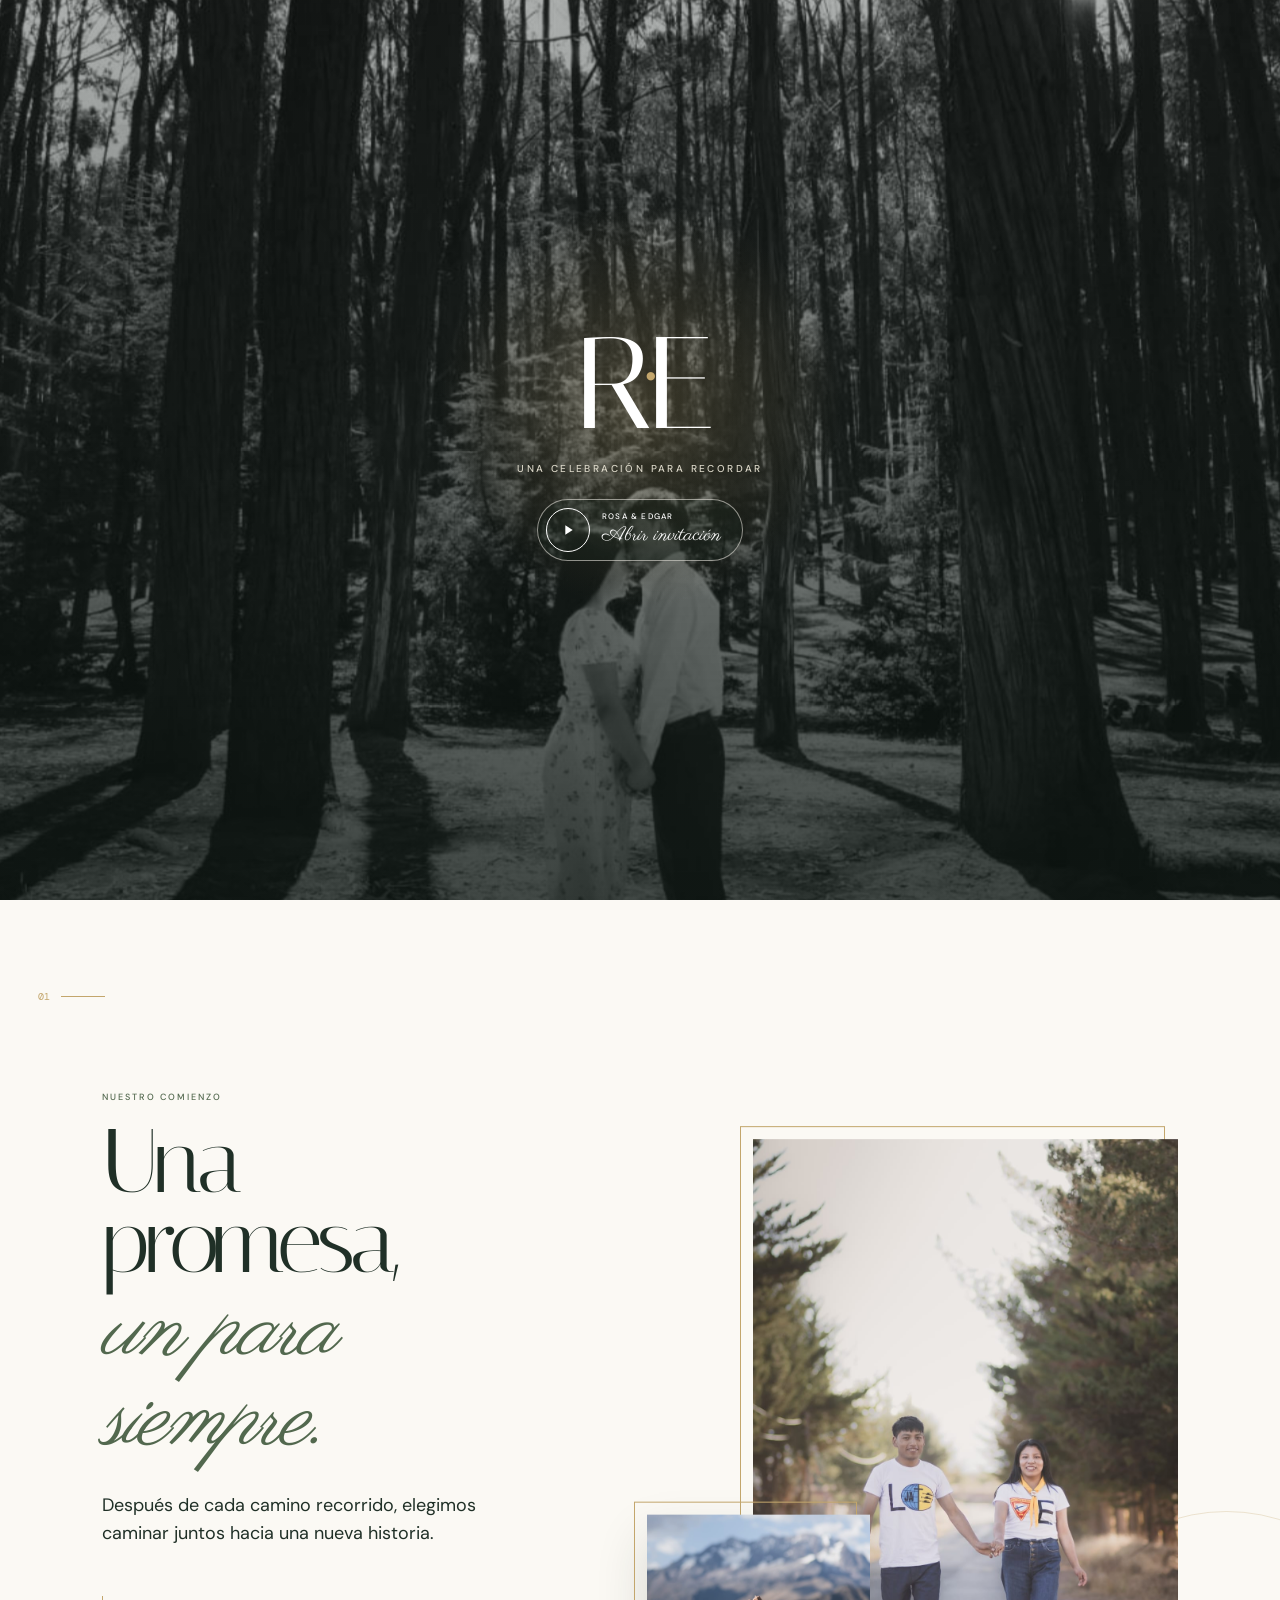
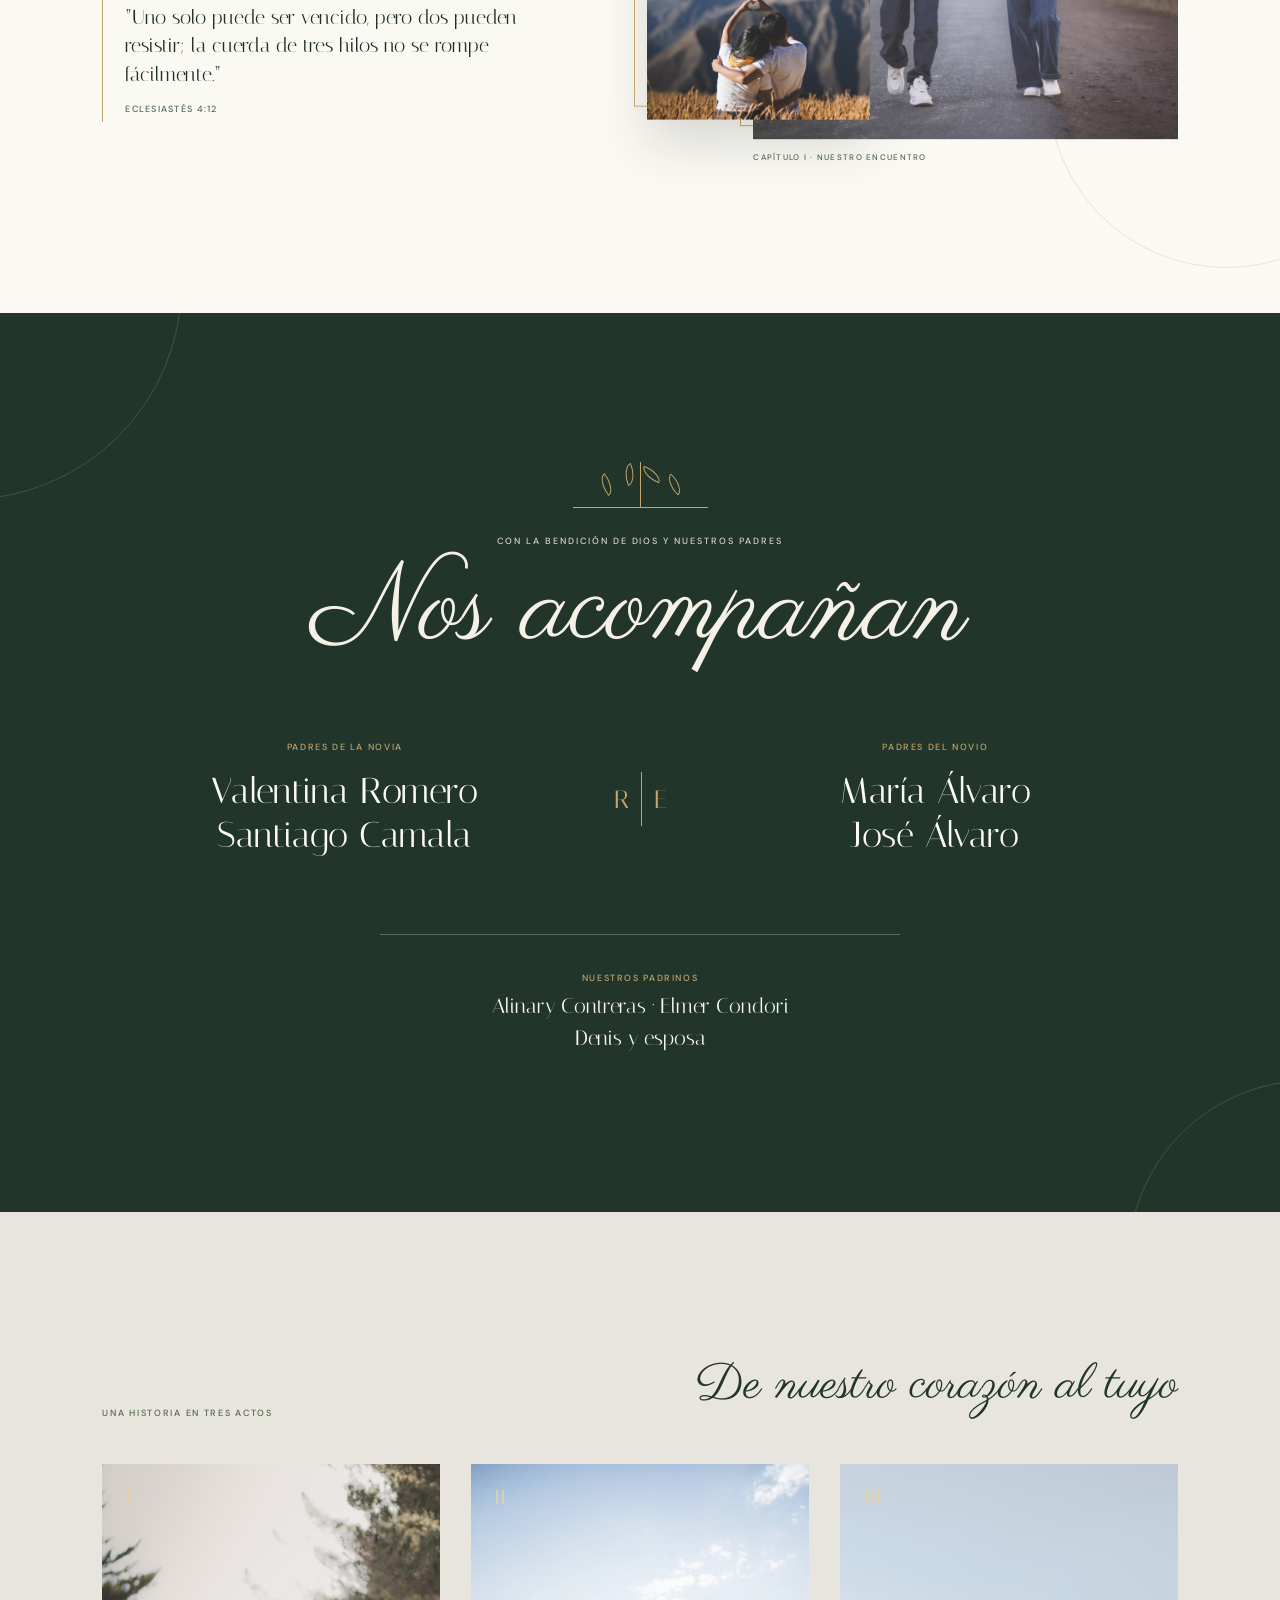
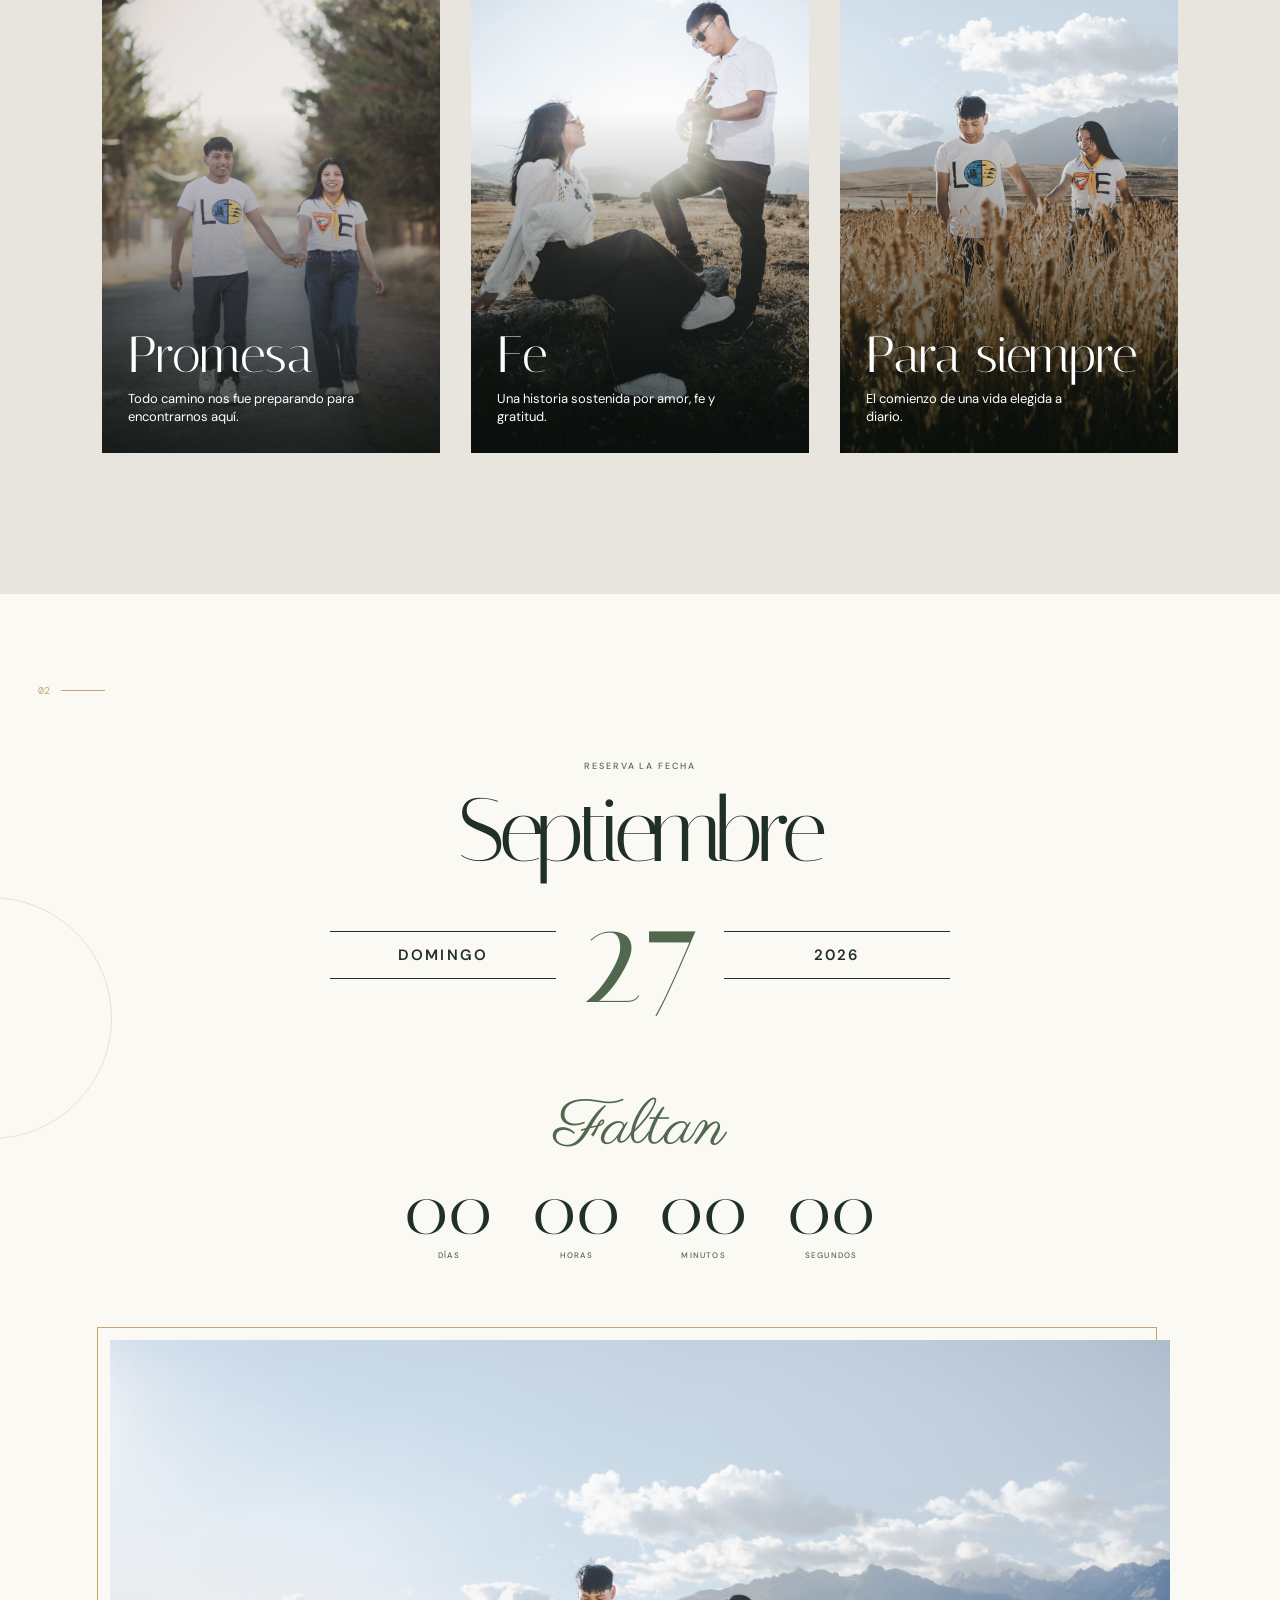
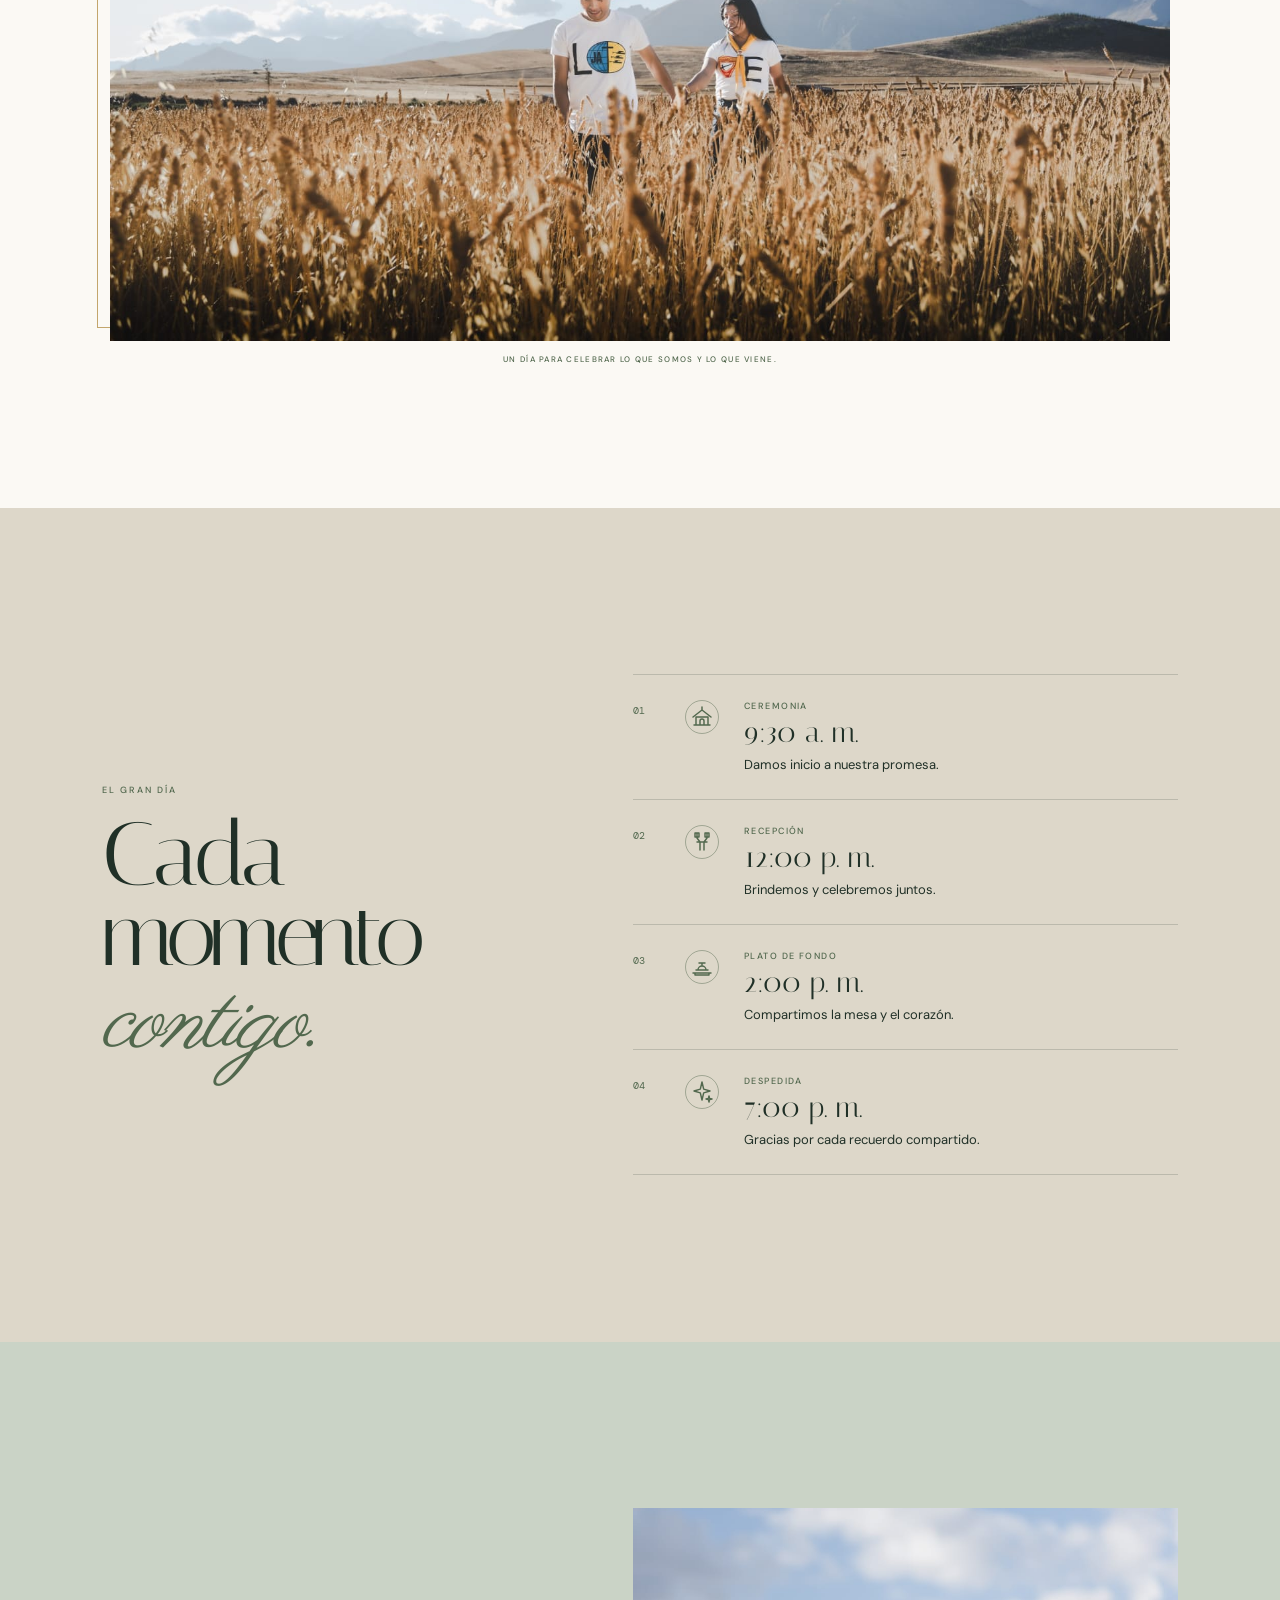
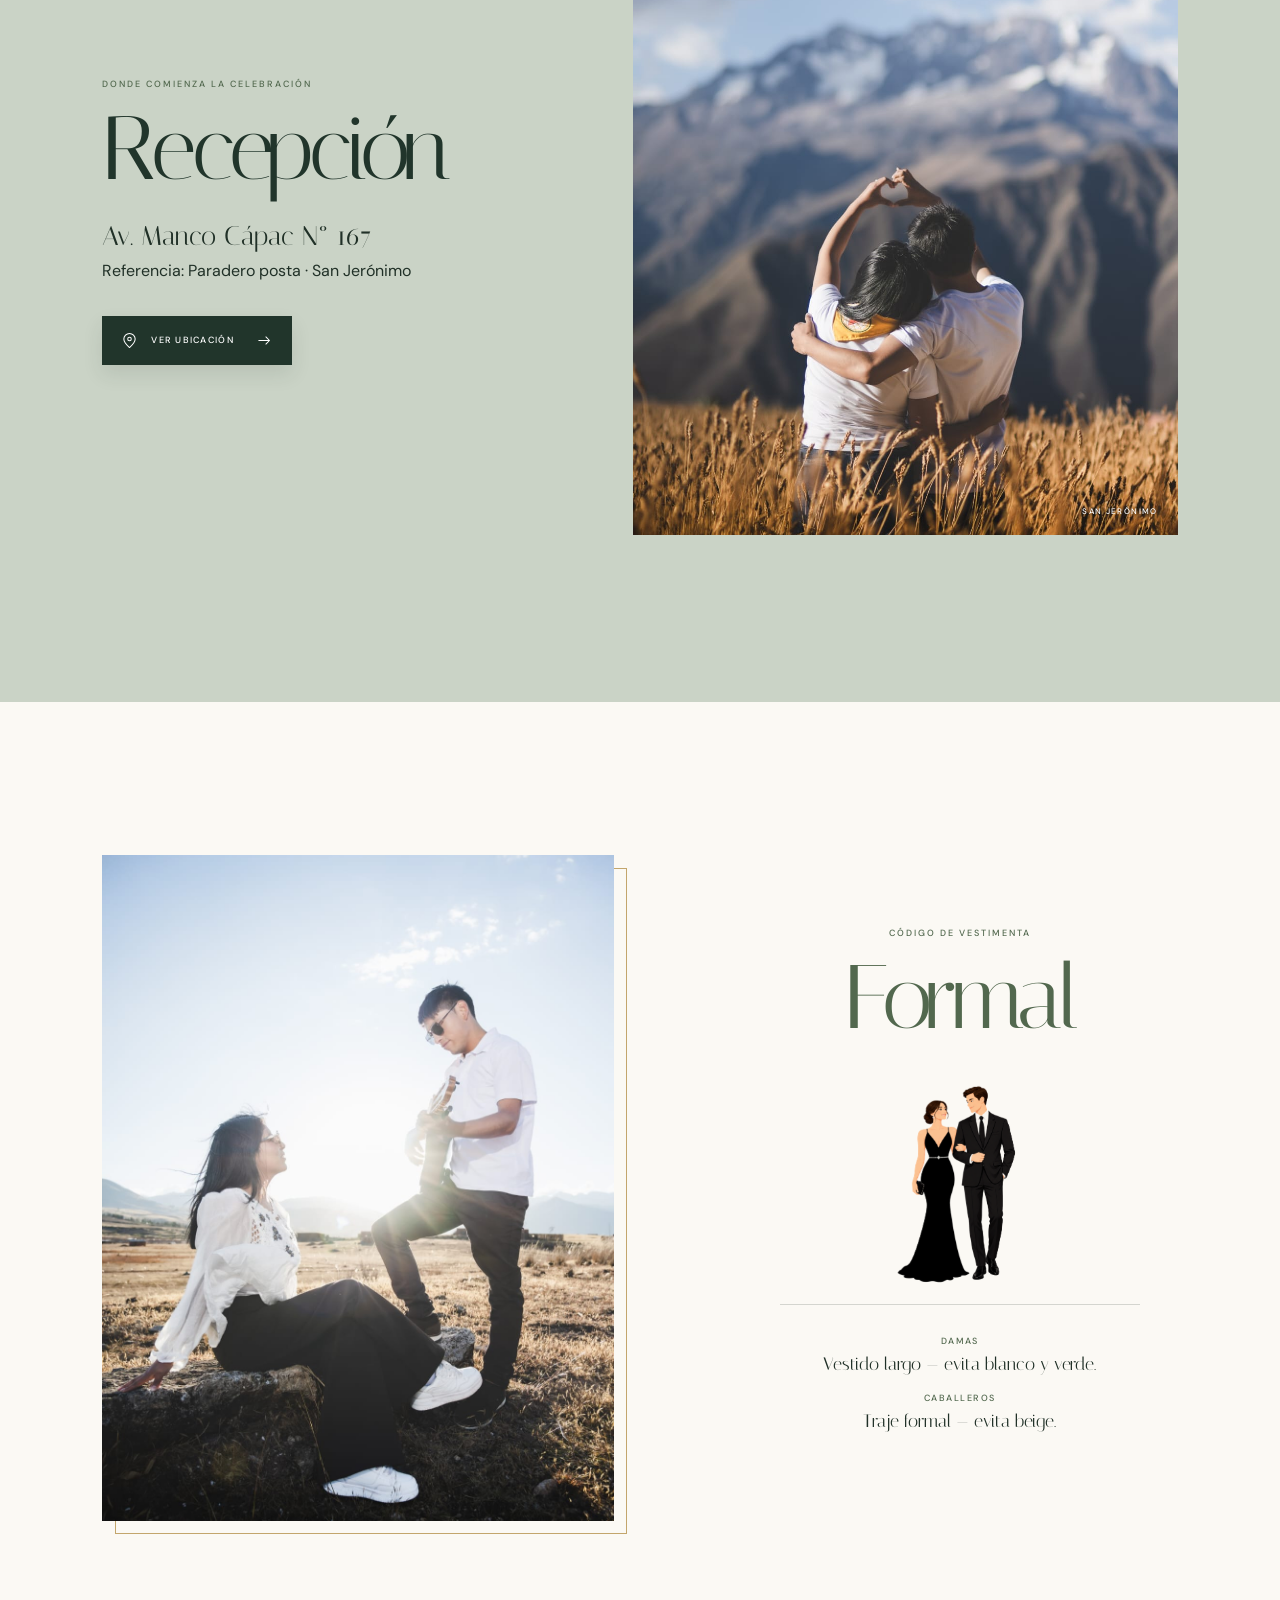
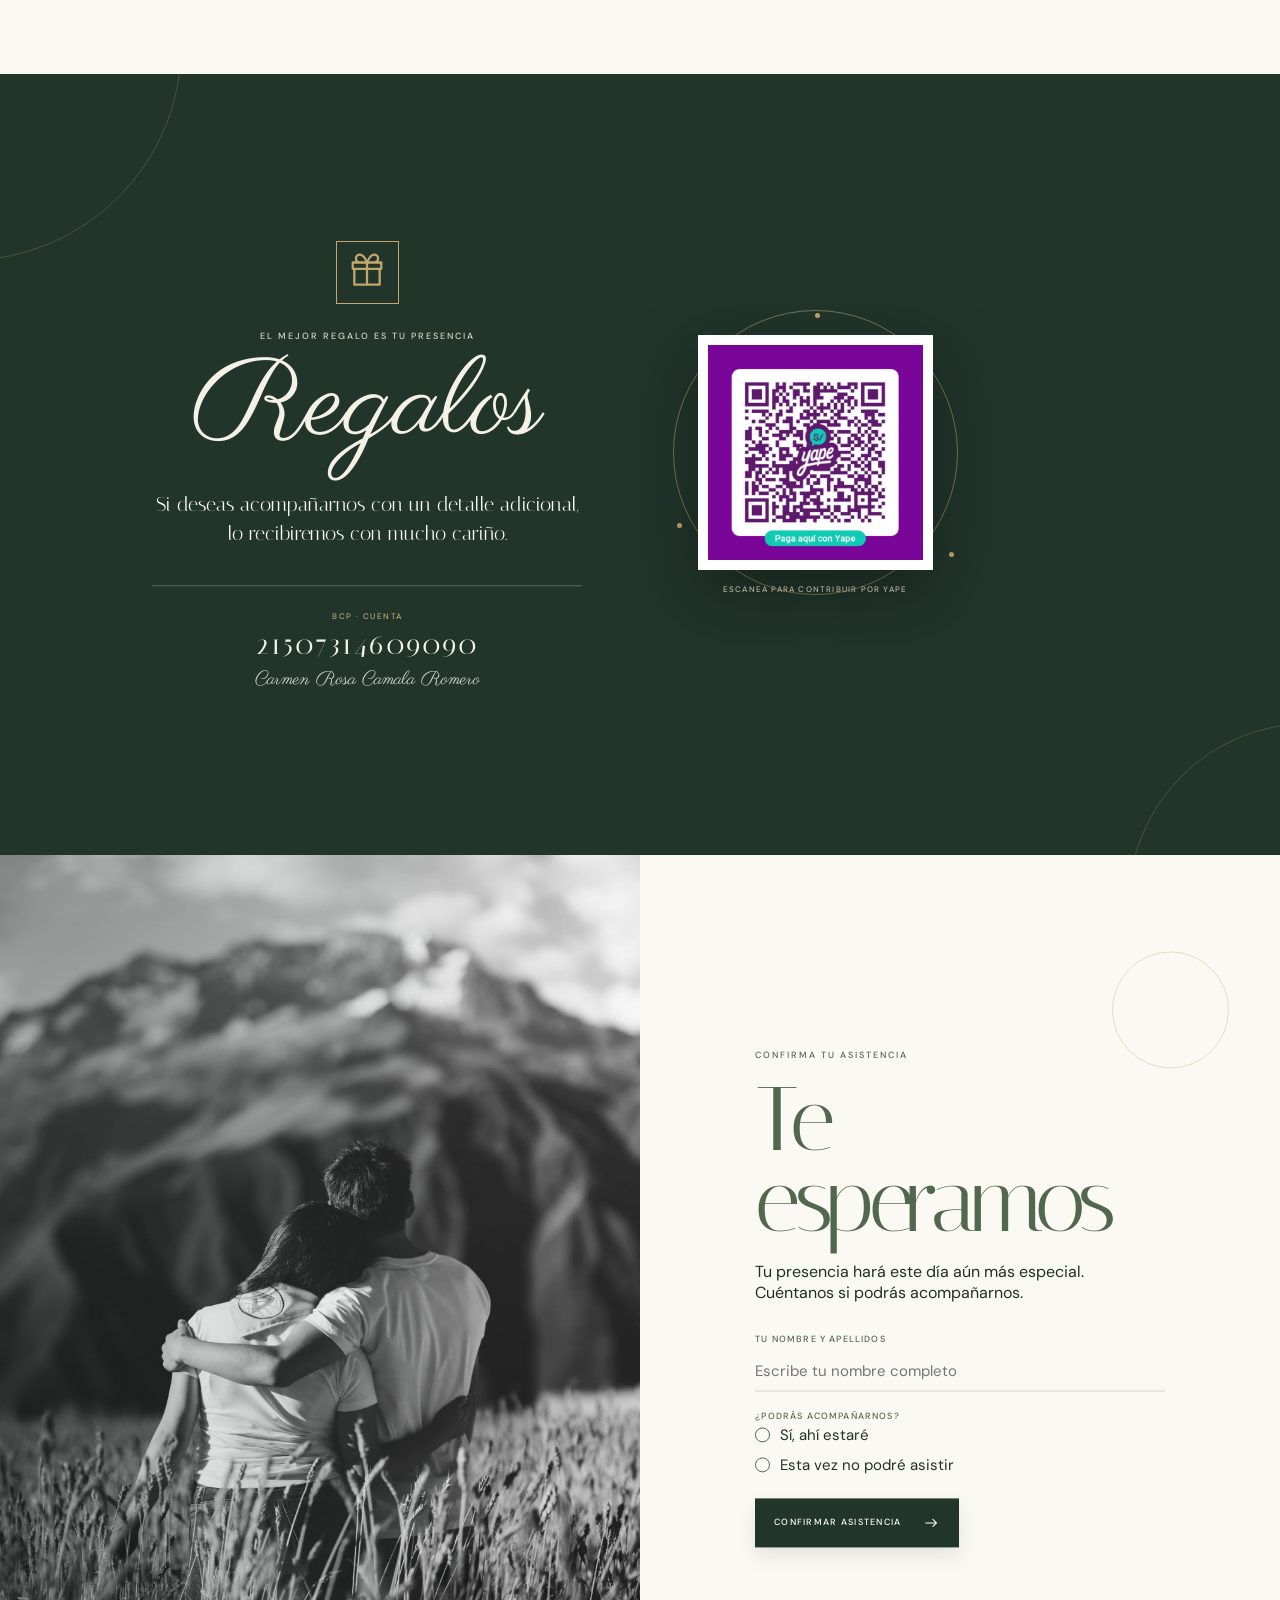
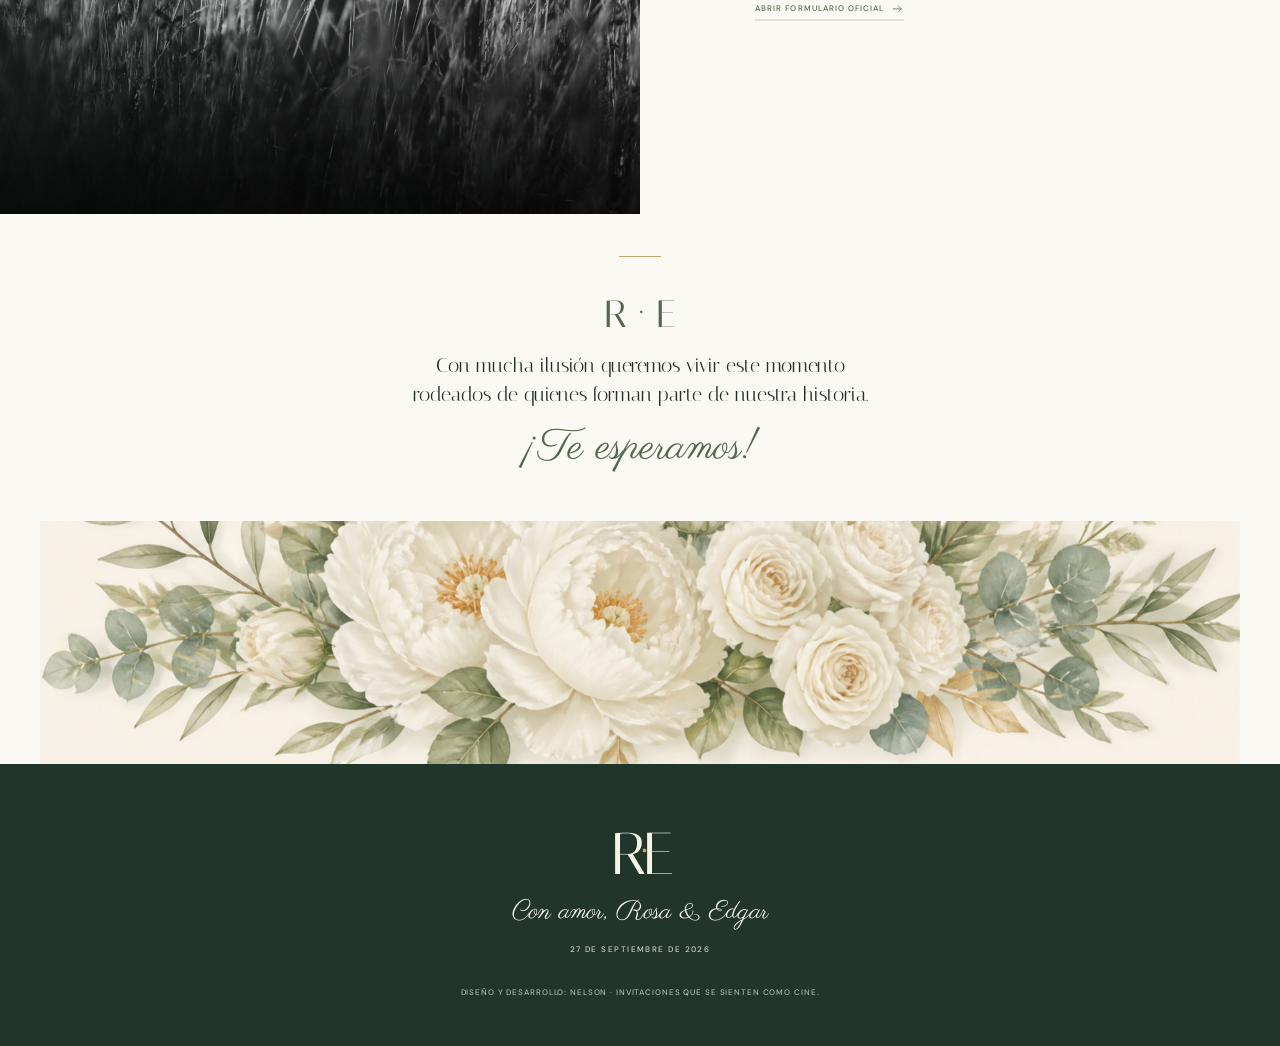
==== commit 859e01a7: "v2" ====
--- a/index.html
+++ b/index.html
@@ -1 +1 @@
-<!DOCTYPE html><html lang="es"><head><meta charSet="utf-8"/><meta name="viewport" content="width=device-width, initial-scale=1"/><link rel="preload" as="image" href="/images/hero-forest.jpeg"/><link rel="preload" as="image" href="/images/walking.jpeg"/><link rel="preload" as="image" href="/images/mountain-color.jpeg"/><link rel="preload" as="image" href="/images/sunlight.jpeg"/><link rel="preload" as="image" href="/images/field.jpeg"/><link rel="preload" as="image" href="/dress-code.png"/><link rel="preload" as="image" href="/yape-qr.png"/><link rel="preload" as="image" href="/images/mountain-bw.jpeg"/><link rel="stylesheet" href="/_next/static/chunks/2cjodva3vxh-n.css" data-precedence="next"/><link rel="preload" as="script" fetchPriority="low" href="/_next/static/chunks/1s37vmmu7pyhz.js"/><script src="/_next/static/chunks/22fjaenglsjt9.js" async=""></script><script src="/_next/static/chunks/1g_1145m_v-rj.js" async=""></script><script src="/_next/static/chunks/turbopack-1i7ncmzzj3mue.js" async=""></script><script src="/_next/static/chunks/3ju78ucbf9agi.js" async="" crossorigin=""></script><script src="/_next/static/chunks/1c4tnzvcn1xi8.js" async="" crossorigin=""></script><meta name="theme-color" content="#21352b"/><meta name="color-scheme" content="light"/><title>Rosa &amp; Edgar — Nuestra boda</title><meta name="description" content="Una invitación para celebrar la historia de Rosa y Edgar."/><link rel="icon" href="/monogram.svg"/><script src="/_next/static/chunks/0cz1d0mv5g_q7.js" noModule=""></script></head><body><div hidden=""><!--$--><!--/$--></div><audio preload="metadata" loop=""><source src="/un-pacto-con-dios.mp3" type="audio/mpeg"/></audio><div class="opening-screen" style="opacity:1"><div class="opening-photo"></div><div class="opening-layer"></div><div class="opening-content" style="opacity:0;transform:translateY(18px)"><div class="opening-monogram">R<span>·</span>E</div><p>Una celebración para recordar</p><button class="opening-button"><span class="opening-button-icon"><svg width="16" height="16" viewBox="0 0 24 24" fill="currentColor" stroke="none" stroke-width="1.45" stroke-linecap="round" stroke-linejoin="round"><path d="m8 5 11 7-11 7V5Z"></path></svg></span><span><small>Rosa &amp; Edgar</small>Abrir invitación</span></button></div></div><div class="invitation "><nav class="cinema-nav" aria-label="Navegación"><a class="brand" href="#inicio" aria-label="Ir al inicio">R<span>·</span>E</a><div class="nav-links"><a href="#historia">Historia</a><a href="#dia">El día</a><a href="#rsvp">Confirmar</a></div><button class="nav-menu" type="button" aria-expanded="false" aria-label="Abrir navegación"><i></i><i></i></button></nav><main><section class="hero-cinema" id="inicio"><div class="hero-photo"><img src="/images/hero-forest.jpeg" alt="Rosa y Edgar entre árboles"/></div><div class="hero-vignette"></div><div class="light-leak light-leak-one"></div><div class="light-leak light-leak-two"></div><div class="hero-leaves left-leaves" aria-hidden="true"><svg width="24" height="24" viewBox="0 0 24 24" fill="none" stroke="currentColor" stroke-width="1.45" stroke-linecap="round" stroke-linejoin="round"><path d="M20 4C10 4 5 8.8 5 15.6 5 18.2 6.8 20 9.4 20 16.2 20 21 15 21 5c0-.6-.4-1-1-1ZM4 21c3.1-4.7 7.4-8 13-10"></path></svg><svg width="24" height="24" viewBox="0 0 24 24" fill="none" stroke="currentColor" stroke-width="1.45" stroke-linecap="round" stroke-linejoin="round"><path d="M20 4C10 4 5 8.8 5 15.6 5 18.2 6.8 20 9.4 20 16.2 20 21 15 21 5c0-.6-.4-1-1-1ZM4 21c3.1-4.7 7.4-8 13-10"></path></svg><svg width="24" height="24" viewBox="0 0 24 24" fill="none" stroke="currentColor" stroke-width="1.45" stroke-linecap="round" stroke-linejoin="round"><path d="M20 4C10 4 5 8.8 5 15.6 5 18.2 6.8 20 9.4 20 16.2 20 21 15 21 5c0-.6-.4-1-1-1ZM4 21c3.1-4.7 7.4-8 13-10"></path></svg></div><div class="hero-leaves right-leaves" aria-hidden="true"><svg width="24" height="24" viewBox="0 0 24 24" fill="none" stroke="currentColor" stroke-width="1.45" stroke-linecap="round" stroke-linejoin="round"><path d="M20 4C10 4 5 8.8 5 15.6 5 18.2 6.8 20 9.4 20 16.2 20 21 15 21 5c0-.6-.4-1-1-1ZM4 21c3.1-4.7 7.4-8 13-10"></path></svg><svg width="24" height="24" viewBox="0 0 24 24" fill="none" stroke="currentColor" stroke-width="1.45" stroke-linecap="round" stroke-linejoin="round"><path d="M20 4C10 4 5 8.8 5 15.6 5 18.2 6.8 20 9.4 20 16.2 20 21 15 21 5c0-.6-.4-1-1-1ZM4 21c3.1-4.7 7.4-8 13-10"></path></svg><svg width="24" height="24" viewBox="0 0 24 24" fill="none" stroke="currentColor" stroke-width="1.45" stroke-linecap="round" stroke-linejoin="round"><path d="M20 4C10 4 5 8.8 5 15.6 5 18.2 6.8 20 9.4 20 16.2 20 21 15 21 5c0-.6-.4-1-1-1ZM4 21c3.1-4.7 7.4-8 13-10"></path></svg></div><div class="hero-inner"><p class="overline light" style="opacity:0;transform:translateY(28px)">27 de septiembre · 2026</p><div class="hero-title" style="opacity:0;transform:translateY(28px)"><span>Rosa</span><i>&amp;</i><span>Edgar</span></div><p class="hero-subtitle" style="opacity:0;transform:translateY(28px)">Nos casamos</p><button class="record-player" type="button" aria-pressed="false" aria-label="Reproducir nuestra canción" style="opacity:0;transform:translateY(28px)"><span class="record-art"><b></b><i></i><em></em><svg width="15" height="15" viewBox="0 0 24 24" fill="currentColor" stroke="none" stroke-width="1.45" stroke-linecap="round" stroke-linejoin="round"><path d="m8 5 11 7-11 7V5Z"></path></svg></span><span class="record-copy"><small>Nuestra canción</small><strong>Un Pacto con Dios</strong></span><span class="sound-wave" aria-hidden="true"><i style="animation-delay:0s"></i><i style="animation-delay:-0.12s"></i><i style="animation-delay:-0.24s"></i><i style="animation-delay:-0.36s"></i><i style="animation-delay:-0.48s"></i><i style="animation-delay:-0.6s"></i><i style="animation-delay:-0.72s"></i></span></button></div><a href="#historia" class="scroll-mark"><span>Desliza para descubrir</span><i></i></a></section><section class="prologue section-shell" id="historia"><div class="section-index"><span>01</span><i></i></div><div class="prologue-copy"><p class="overline" style="opacity:0;transform:translateY(28px)">Nuestro comienzo</p><h1 style="opacity:0;transform:translateY(28px)">Una promesa,<br/><em>un para siempre.</em></h1><p class="lead" style="opacity:0;transform:translateY(28px)">Después de cada camino recorrido, elegimos caminar juntos hacia una nueva historia.</p><blockquote style="opacity:0;transform:translateY(28px)">“Uno solo puede ser vencido, pero dos pueden resistir; la cuerda de tres hilos no se rompe fácilmente.”<cite>Eclesiastés 4:12</cite></blockquote></div><div class="prologue-images"><figure class="portrait-card" style="transform:translateY(70px)"><img src="/images/walking.jpeg" alt="Rosa y Edgar caminando tomados de la mano"/><figcaption>Capítulo I · Nuestro encuentro</figcaption></figure><figure class="mini-landscape" style="transform:translateY(-35px)"><img src="/images/mountain-color.jpeg" alt="Rosa y Edgar en las montañas"/></figure></div></section><section class="family-stage dark-stage"><div class="stage-heading"><div class="botanical-divider" style="opacity:0;transform:translateY(28px)"><i></i><i></i><i></i><i></i></div><p class="overline light" style="opacity:0;transform:translateY(28px)">Con la bendición de Dios y nuestros padres</p><h2 style="opacity:0;transform:translateY(28px)">Nos acompañan</h2></div><div class="family-cast"><article style="opacity:0;transform:translateY(28px)"><p>Padres de la novia</p><h3>Valentina Romero<br/>Santiago Camala</h3></article><div class="initial-divider" style="opacity:0;transform:translateY(28px)"><span>R</span><i></i><span>E</span></div><article style="opacity:0;transform:translateY(28px)"><p>Padres del novio</p><h3>María Álvaro<br/>José Álvaro</h3></article></div><div class="godparents-cast" style="opacity:0;transform:translateY(28px)"><span>Nuestros padrinos</span><p>Alinary Contreras · Elmer Condori</p><p>Denis y esposa</p></div></section><section class="chapter-reel" aria-label="Momentos de Rosa y Edgar"><div class="reel-heading"><span>Una historia en tres actos</span><p>De nuestro corazón al tuyo</p></div><div class="reel-track"><article class="reel-frame frame-1" style="opacity:0;transform:translateY(35px)"><img src="/images/walking.jpeg" alt="Promesa"/><div class="frame-overlay"><span>I</span><h3>Promesa</h3><p>Todo camino nos fue preparando para encontrarnos aquí.</p></div></article><article class="reel-frame frame-2" style="opacity:0;transform:translateY(35px)"><img src="/images/sunlight.jpeg" alt="Fe"/><div class="frame-overlay"><span>II</span><h3>Fe</h3><p>Una historia sostenida por amor, fe y gratitud.</p></div></article><article class="reel-frame frame-3" style="opacity:0;transform:translateY(35px)"><img src="/images/field.jpeg" alt="Para siempre"/><div class="frame-overlay"><span>III</span><h3>Para siempre</h3><p>El comienzo de una vida elegida a diario.</p></div></article></div></section><section class="date-scene section-shell" id="dia"><div class="section-index"><span>02</span><i></i></div><div class="date-intro"><p class="overline" style="opacity:0;transform:translateY(28px)">Reserva la fecha</p><h2 style="opacity:0;transform:translateY(28px)">Septiembre</h2><div class="calendar-lockup" style="opacity:0;transform:translateY(28px)"><span>Domingo</span><strong>27</strong><span>2026</span></div></div><div class="countdown-cinema" style="opacity:0;transform:translateY(28px)"><p>Faltan</p><div><span><strong>46</strong><small>días</small></span><span><strong>11</strong><small>horas</small></span><span><strong>16</strong><small>minutos</small></span><span><strong>57</strong><small>segundos</small></span></div></div><figure class="wide-cinema-photo"><img src="/images/field.jpeg" alt="Rosa y Edgar caminando entre trigo"/><figcaption>Un día para celebrar lo que somos y lo que viene.</figcaption></figure></section><section class="timeline-stage"><div class="timeline-head"><p class="overline" style="opacity:0;transform:translateY(28px)">El gran día</p><h2 style="opacity:0;transform:translateY(28px)">Cada momento<br/><em>contigo.</em></h2></div><div class="timeline-list"><article class="timeline-event" style="opacity:0;transform:translateX(-34px)"><span class="event-number">01</span><span class="event-icon"><svg width="24" height="24" viewBox="0 0 24 24" fill="none" stroke="currentColor" stroke-width="1.45" stroke-linecap="round" stroke-linejoin="round"><path d="M4 20h16M6 20v-8h12v8M3 12l9-7 9 7M12 5V2M10 16v4h4v-4c0-1.1-.9-2-2-2s-2 .9-2 2Z"></path></svg></span><div><p>Ceremonia</p><h3>9:30 a. m.</h3><small>Damos inicio a nuestra promesa.</small></div></article><article class="timeline-event" style="opacity:0;transform:translateX(34px)"><span class="event-number">02</span><span class="event-icon"><svg width="24" height="24" viewBox="0 0 24 24" fill="none" stroke="currentColor" stroke-width="1.45" stroke-linecap="round" stroke-linejoin="round"><path d="M7 3v5l3 4v8M17 3v5l-3 4v8M5 3h4v4H5zM15 3h4v4h-4zM7 12h10"></path></svg></span><div><p>Recepción</p><h3>12:00 p. m.</h3><small>Brindemos y celebremos juntos.</small></div></article><article class="timeline-event" style="opacity:0;transform:translateX(-34px)"><span class="event-number">03</span><span class="event-icon"><svg width="24" height="24" viewBox="0 0 24 24" fill="none" stroke="currentColor" stroke-width="1.45" stroke-linecap="round" stroke-linejoin="round"><path d="m12 2 1.7 7.1L20 11l-6.3 1.9L12 20l-1.7-7.1L4 11l6.3-1.9L12 2ZM19 16l.6 2.4L22 19l-2.4.6L19 22l-.6-2.4L16 19l2.4-.6L19 16Z"></path></svg></span><div><p>Despedida</p><h3>7:00 p. m.</h3><small>Gracias por cada recuerdo compartido.</small></div></article></div></section><section class="location-stage section-shell"><div class="location-details"><p class="overline" style="opacity:0;transform:translateY(28px)">Donde comienza la celebración</p><h2 style="opacity:0;transform:translateY(28px)">Recepción</h2><p class="location-address" style="opacity:0;transform:translateY(28px)">Av. Manco Cápac N° 167</p><p class="location-reference" style="opacity:0;transform:translateY(28px)">Referencia: Paradero posta · San Jerónimo</p><a class="cinema-button" href="https://maps.app.goo.gl/hdZ7Jad5BJRiHbKr8" target="_blank" rel="noopener" style="opacity:0;transform:translateY(28px)"><svg width="17" height="17" viewBox="0 0 24 24" fill="none" stroke="currentColor" stroke-width="1.45" stroke-linecap="round" stroke-linejoin="round"><path d="M20 10c0 5-8 12-8 12S4 15 4 10a8 8 0 1 1 16 0Z"></path><circle cx="12" cy="10" r="2.5"></circle></svg> Ver ubicación <svg width="17" height="17" viewBox="0 0 24 24" fill="none" stroke="currentColor" stroke-width="1.45" stroke-linecap="round" stroke-linejoin="round"><path d="M4 12h15M14 7l5 5-5 5"></path></svg></a></div><figure class="location-visual" style="opacity:0;transform:scale(0.95)"><img src="/images/mountain-color.jpeg" alt="Rosa y Edgar frente a las montañas"/><span>San Jerónimo</span></figure></section><section class="dress-stage"><figure class="dress-visual" style="opacity:0;transform:translateX(-35px)"><img src="/images/sunlight.jpeg" alt="Una serenata bajo el sol"/></figure><div class="dress-details"><p class="overline" style="opacity:0;transform:translateY(28px)">Código de vestimenta</p><h2 style="opacity:0;transform:translateY(28px)">Formal</h2><img class="dress-art" src="/dress-code.png" alt="Ilustración de etiqueta formal" style="opacity:0;transform:translateY(28px)"/><div class="attire-copy" style="opacity:0;transform:translateY(28px)"><p><b>Damas</b>Vestido largo — evita blanco y verde.</p><p><b>Caballeros</b>Traje formal — evita beige.</p></div></div></section><section class="gift-stage dark-stage"><div class="gift-content"><div class="gift-outline" style="opacity:0;transform:translateY(28px)"><svg width="38" height="38" viewBox="0 0 24 24" fill="none" stroke="currentColor" stroke-width="1.45" stroke-linecap="round" stroke-linejoin="round"><path d="M4 10h16v10H4zM3 6h18v4H3zM12 6v14M8 6c-1.5 0-3-1-3-2.5S6.2 1 7.5 1C10 1 12 6 12 6Zm8 0c1.5 0 3-1 3-2.5S17.8 1 16.5 1C14 1 12 6 12 6Z"></path></svg></div><p class="overline light" style="opacity:0;transform:translateY(28px)">El mejor regalo es tu presencia</p><h2 style="opacity:0;transform:translateY(28px)">Regalos</h2><p class="gift-message" style="opacity:0;transform:translateY(28px)">Si deseas acompañarnos con un detalle adicional, lo recibiremos con mucho cariño.</p><div class="bank-card" style="opacity:0;transform:translateY(28px)"><span>BCP · Cuenta</span><strong>21507314609090</strong><small>Carmen Rosa Camala Romero</small></div></div><figure class="qr-stage" style="opacity:0;transform:scale(0.88) rotate(-4deg)"><div class="qr-orbit"><i></i><i></i><i></i></div><img src="/yape-qr.png" alt="Código QR de Yape para contribuir"/><figcaption>Escanea para contribuir por Yape</figcaption></figure></section><section class="rsvp-stage" id="rsvp"><div class="rsvp-photo"><img src="/images/mountain-bw.jpeg" alt="Rosa y Edgar abrazados frente a las montañas"/></div><div class="rsvp-card" style="opacity:0;transform:translateY(40px)"><p class="overline">Confirma tu asistencia</p><h2>Te esperamos</h2><p class="rsvp-lead">Tu presencia hará este día aún más especial. Cuéntanos si podrás acompañarnos.</p><form><label>Tu nombre y apellidos<input required="" placeholder="Escribe tu nombre completo" name="guest-name"/></label><fieldset><legend>¿Podrás acompañarnos?</legend><label><input type="radio" required="" name="attendance" value="Si"/><span>Sí, ahí estaré</span></label><label><input type="radio" required="" name="attendance" value="No"/><span>Esta vez no podré asistir</span></label></fieldset><button class="cinema-button form-button" type="submit">Confirmar asistencia<svg width="17" height="17" viewBox="0 0 24 24" fill="none" stroke="currentColor" stroke-width="1.45" stroke-linecap="round" stroke-linejoin="round"><path d="M4 12h15M14 7l5 5-5 5"></path></svg></button><p class="form-message idle"></p></form></div></section></main><button class="floating-audio " type="button" aria-pressed="false" aria-label="Reproducir nuestra canción"><span class="floating-disc"><svg width="13" height="13" viewBox="0 0 24 24" fill="currentColor" stroke="none" stroke-width="1.45" stroke-linecap="round" stroke-linejoin="round"><path d="m8 5 11 7-11 7V5Z"></path></svg></span><span><small>Nuestra canción</small><strong>Un Pacto con Dios</strong></span><i><b style="transform:scaleX(0)"></b></i></button><footer><div class="footer-monogram">R<span>·</span>E</div><p>Con amor, Rosa &amp; Edgar</p><small>27 de septiembre de 2026</small><a href="https://wa.me/51900247055" target="_blank" rel="noopener">Diseño y desarrollo: Nelson · Invitaciones que se sienten como cine.</a></footer></div><!--$--><!--/$--><script src="/_next/static/chunks/1s37vmmu7pyhz.js" id="_R_" async=""></script><script>(self.__next_f=self.__next_f||[]).push([0])</script><script>self.__next_f.push([1,"1:\"$Sreact.fragment\"\n2:I[97953,[\"/_next/static/chunks/3ju78ucbf9agi.js\"],\"default\"]\n3:I[95905,[\"/_next/static/chunks/3ju78ucbf9agi.js\"],\"default\"]\n4:I[32699,[\"/_next/static/chunks/3ju78ucbf9agi.js\",\"/_next/static/chunks/1c4tnzvcn1xi8.js\"],\"default\"]\n5:I[40416,[\"/_next/static/chunks/3ju78ucbf9agi.js\"],\"OutletBoundary\"]\n6:\"$Sreact.suspense\"\n8:I[40416,[\"/_next/static/chunks/3ju78ucbf9agi.js\"],\"ViewportBoundary\"]\na:I[40416,[\"/_next/static/chunks/3ju78ucbf9agi.js\"],\"MetadataBoundary\"]\nc:I[54377,[\"/_next/static/chunks/3ju78ucbf9agi.js\"],\"default\",1]\n:HL[\"/_next/static/chunks/2cjodva3vxh-n.css\",\"style\"]\n0:{\"P\":null,\"c\":[\"\",\"\"],\"q\":\"\",\"i\":false,\"f\":[[[\"\",{\"children\":[\"__PAGE__\",{},\"$undefined\",\"$undefined\",4608]},\"$undefined\",\"$undefined\",4624],[[\"$\",\"$1\",\"c\",{\"children\":[[[\"$\",\"link\",\"0\",{\"rel\":\"stylesheet\",\"href\":\"/_next/static/chunks/2cjodva3vxh-n.css\",\"precedence\":\"next\",\"crossOrigin\":\"$undefined\",\"nonce\":\"$undefined\"}],[\"$\",\"script\",\"script-0\",{\"src\":\"/_next/static/chunks/3ju78ucbf9agi.js\",\"async\":true,\"nonce\":\"$undefined\"}]],[\"$\",\"html\",null,{\"lang\":\"es\",\"children\":[\"$\",\"body\",null,{\"children\":[\"$\",\"$L2\",null,{\"parallelRouterKey\":\"children\",\"error\":\"$undefined\",\"errorStyles\":\"$undefined\",\"errorScripts\":\"$undefined\",\"template\":[\"$\",\"$L3\",null,{}],\"templateStyles\":\"$undefined\",\"templateScripts\":\"$undefined\",\"notFound\":[[[\"$\",\"title\",null,{\"children\":\"404: This page could not be found.\"}],[\"$\",\"div\",null,{\"style\":{\"fontFamily\":\"system-ui,\\\"Segoe UI\\\",Roboto,Helvetica,Arial,sans-serif,\\\"Apple Color Emoji\\\",\\\"Segoe UI Emoji\\\"\",\"height\":\"100vh\",\"textAlign\":\"center\",\"display\":\"flex\",\"flexDirection\":\"column\",\"alignItems\":\"center\",\"justifyContent\":\"center\"},\"children\":[\"$\",\"div\",null,{\"children\":[[\"$\",\"style\",null,{\"dangerouslySetInnerHTML\":{\"__html\":\"body{color:#000;background:#fff;margin:0}.next-error-h1{border-right:1px solid rgba(0,0,0,.3)}@media (prefers-color-scheme:dark){body{color:#fff;background:#000}.next-error-h1{border-right:1px solid rgba(255,255,255,.3)}}\"}}],[\"$\",\"h1\",null,{\"className\":\"next-error-h1\",\"style\":{\"display\":\"inline-block\",\"margin\":\"0 20px 0 0\",\"padding\":\"0 23px 0 0\",\"fontSize\":24,\"fontWeight\":500,\"verticalAlign\":\"top\",\"lineHeight\":\"49px\"},\"children\":404}],[\"$\",\"div\",null,{\"style\":{\"display\":\"inline-block\"},\"children\":[\"$\",\"h2\",null,{\"style\":{\"fontSize\":14,\"fontWeight\":400,\"lineHeight\":\"49px\",\"margin\":0},\"children\":\"This page could not be found.\"}]}]]}]}]],[]],\"forbidden\":\"$undefined\",\"unauthorized\":\"$undefined\"}]}]}]]}],{\"children\":[[\"$\",\"$1\",\"c\",{\"children\":[[\"$\",\"$L4\",null,{}],[[\"$\",\"script\",\"script-0\",{\"src\":\"/_next/static/chunks/1c4tnzvcn1xi8.js\",\"async\":true,\"nonce\":\"$undefined\"}]],[\"$\",\"$L5\",null,{\"children\":[\"$\",\"$6\",null,{\"name\":\"Next.MetadataOutlet\",\"children\":\"$@7\"}]}]]}],{},null,false,null]},null,false,null],[\"$\",\"$1\",\"h\",{\"children\":[null,[\"$\",\"$L8\",null,{\"children\":\"$L9\"}],[\"$\",\"div\",null,{\"hidden\":true,\"children\":[\"$\",\"$La\",null,{\"children\":[\"$\",\"$6\",null,{\"name\":\"Next.Metadata\",\"children\":\"$Lb\"}]}]}],null]}],false]],\"m\":\"$undefined\",\"G\":[\"$c\",[[\"$\",\"link\",\"0\",{\"rel\":\"stylesheet\",\"href\":\"/_next/static/chunks/2cjodva3vxh-n.css\",\"precedence\":\"next\",\"crossOrigin\":\"$undefined\",\"nonce\":\"$undefined\"}]]],\"S\":true,\"h\":null,\"r\":\"$undefined\",\"s\":\"$undefined\",\"a\":\"$undefined\",\"l\":\"$undefined\",\"p\":\"$undefined\",\"d\":\"$undefined\",\"b\":\"D8WUROJKf8Gp1ha05WQJE\"}\n9:[[\"$\",\"meta\",\"0\",{\"charSet\":\"utf-8\"}],[\"$\",\"meta\",\"1\",{\"name\":\"viewport\",\"content\":\"width=device-width, initial-scale=1\"}],[\"$\",\"meta\",\"2\",{\"name\":\"theme-color\",\"content\":\"#21352b\"}],[\"$\",\"meta\",\"3\",{\"name\":\"color-scheme\",\"content\":\"light\"}]]\nd:I[19270,[\"/_next/static/chunks/3ju78ucbf9agi.js\"],\"IconMark\"]\n7:null\nb:[[\"$\",\"title\",\"0\",{\"children\":\"Rosa \u0026 Edgar — Nuestra boda\"}],[\"$\",\"meta\",\"1\",{\"name\":\"description\",\"content\":\"Una invitación para celebrar la historia de Rosa y Edgar.\"}],[\"$\",\"link\",\"2\",{\"rel\":\"icon\",\"href\":\"/monogram.svg\"}],[\"$\",\"$Ld\",\"3\",{}]]\n"])</script></body></html>+<!DOCTYPE html><html lang="es"><head><meta charSet="utf-8"/><meta name="viewport" content="width=device-width, initial-scale=1"/><link rel="preload" as="image" href="/images/hero-forest.jpeg"/><link rel="preload" as="image" href="/images/walking.jpeg"/><link rel="preload" as="image" href="/images/mountain-color.jpeg"/><link rel="preload" as="image" href="/images/sunlight.jpeg"/><link rel="preload" as="image" href="/images/field.jpeg"/><link rel="preload" as="image" href="/dress-code.png"/><link rel="preload" as="image" href="/yape-qr.png"/><link rel="preload" as="image" href="/images/mountain-bw.jpeg"/><link rel="preload" as="image" href="/botanical-hero-ornament.png"/><link rel="stylesheet" href="/_next/static/chunks/0dteo4zgrkajs.css" data-precedence="next"/><link rel="preload" as="script" fetchPriority="low" href="/_next/static/chunks/1s37vmmu7pyhz.js"/><script src="/_next/static/chunks/22fjaenglsjt9.js" async=""></script><script src="/_next/static/chunks/1g_1145m_v-rj.js" async=""></script><script src="/_next/static/chunks/turbopack-1i7ncmzzj3mue.js" async=""></script><script src="/_next/static/chunks/3ju78ucbf9agi.js" async="" crossorigin=""></script><script src="/_next/static/chunks/2fqw9tyecel6c.js" async="" crossorigin=""></script><meta name="theme-color" content="#21352b"/><meta name="color-scheme" content="light"/><title>Rosa &amp; Edgar — Nuestra boda</title><meta name="description" content="Una invitación para celebrar la historia de Rosa y Edgar."/><link rel="icon" href="/monogram.svg"/><script src="/_next/static/chunks/0cz1d0mv5g_q7.js" noModule=""></script></head><body><div hidden=""><!--$--><!--/$--></div><audio preload="metadata" loop=""><source src="/un-pacto-con-dios.mp3" type="audio/mpeg"/></audio><iframe class="google-form-sink" name="google-form-sink" title="Respuesta de confirmación"></iframe><div class="opening-screen" style="opacity:1"><div class="opening-photo"></div><div class="opening-layer"></div><div class="opening-content" style="opacity:0;transform:translateY(18px)"><div class="opening-monogram">R<span>·</span>E</div><p>Una celebración para recordar</p><button class="opening-button"><span class="opening-button-icon"><svg width="16" height="16" viewBox="0 0 24 24" fill="currentColor" stroke="none" stroke-width="1.45" stroke-linecap="round" stroke-linejoin="round"><path d="m8 5 11 7-11 7V5Z"></path></svg></span><span><small>Rosa &amp; Edgar</small>Abrir invitación</span></button></div></div><div class="invitation "><div class="page-progress" aria-hidden="true" style="transform:scaleX(0)"></div><nav class="cinema-nav" aria-label="Navegación"><a class="brand" href="#inicio" aria-label="Ir al inicio">R<span>·</span>E</a><div class="nav-links"><a href="#historia">Historia</a><a href="#dia">El día</a><a href="#rsvp">Confirmar</a></div><button class="nav-menu" type="button" aria-expanded="false" aria-label="Abrir navegación"><i></i><i></i></button></nav><main><section class="hero-cinema" id="inicio"><div class="hero-photo"><img src="/images/hero-forest.jpeg" alt="Rosa y Edgar entre árboles"/></div><div class="hero-vignette"></div><div class="light-leak light-leak-one"></div><div class="light-leak light-leak-two"></div><div class="hero-leaves left-leaves" aria-hidden="true"><svg width="24" height="24" viewBox="0 0 24 24" fill="none" stroke="currentColor" stroke-width="1.45" stroke-linecap="round" stroke-linejoin="round"><path d="M20 4C10 4 5 8.8 5 15.6 5 18.2 6.8 20 9.4 20 16.2 20 21 15 21 5c0-.6-.4-1-1-1ZM4 21c3.1-4.7 7.4-8 13-10"></path></svg><svg width="24" height="24" viewBox="0 0 24 24" fill="none" stroke="currentColor" stroke-width="1.45" stroke-linecap="round" stroke-linejoin="round"><path d="M20 4C10 4 5 8.8 5 15.6 5 18.2 6.8 20 9.4 20 16.2 20 21 15 21 5c0-.6-.4-1-1-1ZM4 21c3.1-4.7 7.4-8 13-10"></path></svg><svg width="24" height="24" viewBox="0 0 24 24" fill="none" stroke="currentColor" stroke-width="1.45" stroke-linecap="round" stroke-linejoin="round"><path d="M20 4C10 4 5 8.8 5 15.6 5 18.2 6.8 20 9.4 20 16.2 20 21 15 21 5c0-.6-.4-1-1-1ZM4 21c3.1-4.7 7.4-8 13-10"></path></svg></div><div class="hero-leaves right-leaves" aria-hidden="true"><svg width="24" height="24" viewBox="0 0 24 24" fill="none" stroke="currentColor" stroke-width="1.45" stroke-linecap="round" stroke-linejoin="round"><path d="M20 4C10 4 5 8.8 5 15.6 5 18.2 6.8 20 9.4 20 16.2 20 21 15 21 5c0-.6-.4-1-1-1ZM4 21c3.1-4.7 7.4-8 13-10"></path></svg><svg width="24" height="24" viewBox="0 0 24 24" fill="none" stroke="currentColor" stroke-width="1.45" stroke-linecap="round" stroke-linejoin="round"><path d="M20 4C10 4 5 8.8 5 15.6 5 18.2 6.8 20 9.4 20 16.2 20 21 15 21 5c0-.6-.4-1-1-1ZM4 21c3.1-4.7 7.4-8 13-10"></path></svg><svg width="24" height="24" viewBox="0 0 24 24" fill="none" stroke="currentColor" stroke-width="1.45" stroke-linecap="round" stroke-linejoin="round"><path d="M20 4C10 4 5 8.8 5 15.6 5 18.2 6.8 20 9.4 20 16.2 20 21 15 21 5c0-.6-.4-1-1-1ZM4 21c3.1-4.7 7.4-8 13-10"></path></svg></div><div class="hero-inner"><p class="overline light" style="opacity:0;transform:translateY(28px)">27 de septiembre · 2026</p><div class="hero-title" style="opacity:0;transform:translateY(28px)"><span>Rosa</span><i>&amp;</i><span>Edgar</span></div><p class="hero-subtitle" style="opacity:0;transform:translateY(28px)">Nos casamos</p><button class="record-player" type="button" aria-pressed="false" aria-label="Reproducir nuestra canción" style="opacity:0;transform:translateY(28px)"><span class="record-art"><b></b><i></i><em></em><svg width="15" height="15" viewBox="0 0 24 24" fill="currentColor" stroke="none" stroke-width="1.45" stroke-linecap="round" stroke-linejoin="round"><path d="m8 5 11 7-11 7V5Z"></path></svg></span><span class="record-copy"><small>Nuestra canción</small><strong>Un Pacto con Dios</strong></span><span class="sound-wave" aria-hidden="true"><i style="animation-delay:0s"></i><i style="animation-delay:-0.12s"></i><i style="animation-delay:-0.24s"></i><i style="animation-delay:-0.36s"></i><i style="animation-delay:-0.48s"></i><i style="animation-delay:-0.6s"></i><i style="animation-delay:-0.72s"></i></span></button></div><a href="#historia" class="scroll-mark"><span>Desliza para descubrir</span><i></i></a></section><section class="prologue section-shell" id="historia"><div class="section-index"><span>01</span><i></i></div><div class="prologue-copy"><p class="overline" style="opacity:0;transform:translateY(28px)">Nuestro comienzo</p><h1 style="opacity:0;transform:translateY(28px)">Una promesa,<br/><em>un para siempre.</em></h1><p class="lead" style="opacity:0;transform:translateY(28px)">Después de cada camino recorrido, elegimos caminar juntos hacia una nueva historia.</p><blockquote style="opacity:0;transform:translateY(28px)">“Uno solo puede ser vencido, pero dos pueden resistir; la cuerda de tres hilos no se rompe fácilmente.”<cite>Eclesiastés 4:12</cite></blockquote></div><div class="prologue-images"><figure class="portrait-card" style="transform:translateY(70px)"><img src="/images/walking.jpeg" alt="Rosa y Edgar caminando tomados de la mano"/><figcaption>Capítulo I · Nuestro encuentro</figcaption></figure><figure class="mini-landscape" style="transform:translateY(-35px)"><img src="/images/mountain-color.jpeg" alt="Rosa y Edgar en las montañas"/></figure></div></section><section class="family-stage dark-stage"><div class="stage-heading"><div class="botanical-divider" style="opacity:0;transform:translateY(28px)"><i></i><i></i><i></i><i></i></div><p class="overline light" style="opacity:0;transform:translateY(28px)">Con la bendición de Dios y nuestros padres</p><h2 style="opacity:0;transform:translateY(28px)">Nos acompañan</h2></div><div class="family-cast"><article style="opacity:0;transform:translateY(28px)"><p>Padres de la novia</p><h3>Valentina Romero<br/>Santiago Camala</h3></article><div class="initial-divider" style="opacity:0;transform:translateY(28px)"><span>R</span><i></i><span>E</span></div><article style="opacity:0;transform:translateY(28px)"><p>Padres del novio</p><h3>María Álvaro<br/>José Álvaro</h3></article></div><div class="godparents-cast" style="opacity:0;transform:translateY(28px)"><span>Nuestros padrinos</span><p>Alinary Contreras · Elmer Condori</p><p>Denis y esposa</p></div></section><section class="chapter-reel" aria-label="Momentos de Rosa y Edgar"><div class="reel-heading"><span>Una historia en tres actos</span><p>De nuestro corazón al tuyo</p></div><div class="reel-track"><article class="reel-frame frame-1" style="opacity:0;transform:translateY(35px)"><img src="/images/walking.jpeg" alt="Promesa"/><div class="frame-overlay"><span>I</span><h3>Promesa</h3><p>Todo camino nos fue preparando para encontrarnos aquí.</p></div></article><article class="reel-frame frame-2" style="opacity:0;transform:translateY(35px)"><img src="/images/sunlight.jpeg" alt="Fe"/><div class="frame-overlay"><span>II</span><h3>Fe</h3><p>Una historia sostenida por amor, fe y gratitud.</p></div></article><article class="reel-frame frame-3" style="opacity:0;transform:translateY(35px)"><img src="/images/field.jpeg" alt="Para siempre"/><div class="frame-overlay"><span>III</span><h3>Para siempre</h3><p>El comienzo de una vida elegida a diario.</p></div></article></div></section><section class="date-scene section-shell" id="dia"><div class="section-index"><span>02</span><i></i></div><div class="date-intro"><p class="overline" style="opacity:0;transform:translateY(28px)">Reserva la fecha</p><h2 style="opacity:0;transform:translateY(28px)">Septiembre</h2><div class="calendar-lockup" style="opacity:0;transform:translateY(28px)"><span>Domingo</span><strong>27</strong><span>2026</span></div></div><div class="countdown-cinema" style="opacity:0;transform:translateY(28px)"><p>Faltan</p><div><span><strong>00</strong><small>días</small></span><span><strong>00</strong><small>horas</small></span><span><strong>00</strong><small>minutos</small></span><span><strong>00</strong><small>segundos</small></span></div></div><figure class="wide-cinema-photo"><img src="/images/field.jpeg" alt="Rosa y Edgar caminando entre trigo"/><figcaption>Un día para celebrar lo que somos y lo que viene.</figcaption></figure></section><section class="timeline-stage"><div class="timeline-head"><p class="overline" style="opacity:0;transform:translateY(28px)">El gran día</p><h2 style="opacity:0;transform:translateY(28px)">Cada momento<br/><em>contigo.</em></h2></div><div class="timeline-list"><article class="timeline-event" style="opacity:0;transform:translateX(-34px)"><span class="event-number">01</span><span class="event-icon"><svg width="24" height="24" viewBox="0 0 24 24" fill="none" stroke="currentColor" stroke-width="1.45" stroke-linecap="round" stroke-linejoin="round"><path d="M4 20h16M6 20v-8h12v8M3 12l9-7 9 7M12 5V2M10 16v4h4v-4c0-1.1-.9-2-2-2s-2 .9-2 2Z"></path></svg></span><div><p>Ceremonia</p><h3>9:30 a. m.</h3><small>Damos inicio a nuestra promesa.</small></div></article><article class="timeline-event" style="opacity:0;transform:translateX(34px)"><span class="event-number">02</span><span class="event-icon"><svg width="24" height="24" viewBox="0 0 24 24" fill="none" stroke="currentColor" stroke-width="1.45" stroke-linecap="round" stroke-linejoin="round"><path d="M7 3v5l3 4v8M17 3v5l-3 4v8M5 3h4v4H5zM15 3h4v4h-4zM7 12h10"></path></svg></span><div><p>Recepción</p><h3>12:00 p. m.</h3><small>Brindemos y celebremos juntos.</small></div></article><article class="timeline-event" style="opacity:0;transform:translateX(-34px)"><span class="event-number">03</span><span class="event-icon"><svg width="24" height="24" viewBox="0 0 24 24" fill="none" stroke="currentColor" stroke-width="1.45" stroke-linecap="round" stroke-linejoin="round"><path d="M3 18h18M5 18v2h14v-2M6 15h12M8 15a4 4 0 0 1 8 0M12 11V8M9 8h6"></path></svg></span><div><p>Plato de fondo</p><h3>2:00 p. m.</h3><small>Compartimos la mesa y el corazón.</small></div></article><article class="timeline-event" style="opacity:0;transform:translateX(34px)"><span class="event-number">04</span><span class="event-icon"><svg width="24" height="24" viewBox="0 0 24 24" fill="none" stroke="currentColor" stroke-width="1.45" stroke-linecap="round" stroke-linejoin="round"><path d="m12 2 1.7 7.1L20 11l-6.3 1.9L12 20l-1.7-7.1L4 11l6.3-1.9L12 2ZM19 16l.6 2.4L22 19l-2.4.6L19 22l-.6-2.4L16 19l2.4-.6L19 16Z"></path></svg></span><div><p>Despedida</p><h3>7:00 p. m.</h3><small>Gracias por cada recuerdo compartido.</small></div></article></div></section><section class="location-stage section-shell"><div class="location-details"><p class="overline" style="opacity:0;transform:translateY(28px)">Donde comienza la celebración</p><h2 style="opacity:0;transform:translateY(28px)">Recepción</h2><p class="location-address" style="opacity:0;transform:translateY(28px)">Av. Manco Cápac N° 167</p><p class="location-reference" style="opacity:0;transform:translateY(28px)">Referencia: Paradero posta · San Jerónimo</p><a class="cinema-button" href="https://maps.app.goo.gl/hdZ7Jad5BJRiHbKr8" target="_blank" rel="noopener" style="opacity:0;transform:translateY(28px)"><svg width="17" height="17" viewBox="0 0 24 24" fill="none" stroke="currentColor" stroke-width="1.45" stroke-linecap="round" stroke-linejoin="round"><path d="M20 10c0 5-8 12-8 12S4 15 4 10a8 8 0 1 1 16 0Z"></path><circle cx="12" cy="10" r="2.5"></circle></svg> Ver ubicación <svg width="17" height="17" viewBox="0 0 24 24" fill="none" stroke="currentColor" stroke-width="1.45" stroke-linecap="round" stroke-linejoin="round"><path d="M4 12h15M14 7l5 5-5 5"></path></svg></a></div><figure class="location-visual" style="opacity:0;transform:scale(0.95)"><img src="/images/mountain-color.jpeg" alt="Rosa y Edgar frente a las montañas"/><span>San Jerónimo</span></figure></section><section class="dress-stage"><figure class="dress-visual" style="opacity:0;transform:translateX(-35px)"><img src="/images/sunlight.jpeg" alt="Una serenata bajo el sol"/></figure><div class="dress-details"><p class="overline" style="opacity:0;transform:translateY(28px)">Código de vestimenta</p><h2 style="opacity:0;transform:translateY(28px)">Formal</h2><img class="dress-art" src="/dress-code.png" alt="Ilustración de etiqueta formal" style="opacity:0;transform:translateY(28px)"/><div class="attire-copy" style="opacity:0;transform:translateY(28px)"><p><b>Damas</b>Vestido largo — evita blanco y verde.</p><p><b>Caballeros</b>Traje formal — evita beige.</p></div></div></section><section class="gift-stage dark-stage"><div class="gift-content"><div class="gift-outline" style="opacity:0;transform:translateY(28px)"><svg width="38" height="38" viewBox="0 0 24 24" fill="none" stroke="currentColor" stroke-width="1.45" stroke-linecap="round" stroke-linejoin="round"><path d="M4 10h16v10H4zM3 6h18v4H3zM12 6v14M8 6c-1.5 0-3-1-3-2.5S6.2 1 7.5 1C10 1 12 6 12 6Zm8 0c1.5 0 3-1 3-2.5S17.8 1 16.5 1C14 1 12 6 12 6Z"></path></svg></div><p class="overline light" style="opacity:0;transform:translateY(28px)">El mejor regalo es tu presencia</p><h2 style="opacity:0;transform:translateY(28px)">Regalos</h2><p class="gift-message" style="opacity:0;transform:translateY(28px)">Si deseas acompañarnos con un detalle adicional, lo recibiremos con mucho cariño.</p><div class="bank-card" style="opacity:0;transform:translateY(28px)"><span>BCP · Cuenta</span><strong>21507314609090</strong><small>Carmen Rosa Camala Romero</small></div></div><figure class="qr-stage" style="opacity:0;transform:scale(0.88) rotate(-4deg)"><div class="qr-orbit"><i></i><i></i><i></i></div><img src="/yape-qr.png" alt="Código QR de Yape para contribuir"/><figcaption>Escanea para contribuir por Yape</figcaption></figure></section><section class="rsvp-stage" id="rsvp"><div class="rsvp-photo"><img src="/images/mountain-bw.jpeg" alt="Rosa y Edgar abrazados frente a las montañas"/></div><div class="rsvp-card" style="opacity:0;transform:translateY(40px)"><p class="overline">Confirma tu asistencia</p><h2>Te esperamos</h2><p class="rsvp-lead">Tu presencia hará este día aún más especial. Cuéntanos si podrás acompañarnos.</p><form><label>Tu nombre y apellidos<input required="" placeholder="Escribe tu nombre completo" name="guest-name"/></label><fieldset><legend>¿Podrás acompañarnos?</legend><label><input type="radio" required="" name="attendance" value="Si"/><span>Sí, ahí estaré</span></label><label><input type="radio" required="" name="attendance" value="No"/><span>Esta vez no podré asistir</span></label></fieldset><button class="cinema-button form-button" type="submit">Confirmar asistencia<svg width="17" height="17" viewBox="0 0 24 24" fill="none" stroke="currentColor" stroke-width="1.45" stroke-linecap="round" stroke-linejoin="round"><path d="M4 12h15M14 7l5 5-5 5"></path></svg></button><p class="form-message idle" aria-live="polite"></p><a class="form-fallback" href="https://docs.google.com/forms/d/e/1FAIpQLSfpEpraz_5UfUCMrLPwOHywhaXIryeidfeR85h3fo0g3SVvgw/viewform" target="_blank" rel="noopener">Abrir formulario oficial <svg width="13" height="13" viewBox="0 0 24 24" fill="none" stroke="currentColor" stroke-width="1.45" stroke-linecap="round" stroke-linejoin="round"><path d="M4 12h15M14 7l5 5-5 5"></path></svg></a></form></div></section><section class="final-flourish" aria-label="Cierre de la invitación"><div class="final-flourish-copy"><span>R · E</span><p>Con mucha ilusión queremos vivir este momento rodeados de quienes forman parte de nuestra historia.</p><strong>¡Te esperamos!</strong></div><img src="/botanical-hero-ornament.png" alt="Arreglo floral de la invitación"/></section></main><button class="floating-audio " type="button" aria-pressed="false" aria-label="Reproducir nuestra canción"><span class="floating-disc"><svg width="13" height="13" viewBox="0 0 24 24" fill="currentColor" stroke="none" stroke-width="1.45" stroke-linecap="round" stroke-linejoin="round"><path d="m8 5 11 7-11 7V5Z"></path></svg></span><span><small>Nuestra canción</small><strong>Un Pacto con Dios</strong></span><i><b style="transform:scaleX(0)"></b></i></button><footer><div class="footer-monogram">R<span>·</span>E</div><p>Con amor, Rosa &amp; Edgar</p><small>27 de septiembre de 2026</small><a href="https://wa.me/51900247055" target="_blank" rel="noopener">Diseño y desarrollo: Nelson · Invitaciones que se sienten como cine.</a></footer></div><!--$--><!--/$--><script src="/_next/static/chunks/1s37vmmu7pyhz.js" id="_R_" async=""></script><script>(self.__next_f=self.__next_f||[]).push([0])</script><script>self.__next_f.push([1,"1:\"$Sreact.fragment\"\n2:I[97953,[\"/_next/static/chunks/3ju78ucbf9agi.js\"],\"default\"]\n3:I[95905,[\"/_next/static/chunks/3ju78ucbf9agi.js\"],\"default\"]\n4:I[32699,[\"/_next/static/chunks/3ju78ucbf9agi.js\",\"/_next/static/chunks/2fqw9tyecel6c.js\"],\"default\"]\n5:I[40416,[\"/_next/static/chunks/3ju78ucbf9agi.js\"],\"OutletBoundary\"]\n6:\"$Sreact.suspense\"\n8:I[40416,[\"/_next/static/chunks/3ju78ucbf9agi.js\"],\"ViewportBoundary\"]\na:I[40416,[\"/_next/static/chunks/3ju78ucbf9agi.js\"],\"MetadataBoundary\"]\nc:I[54377,[\"/_next/static/chunks/3ju78ucbf9agi.js\"],\"default\",1]\n:HL[\"/_next/static/chunks/0dteo4zgrkajs.css\",\"style\"]\n0:{\"P\":null,\"c\":[\"\",\"\"],\"q\":\"\",\"i\":false,\"f\":[[[\"\",{\"children\":[\"__PAGE__\",{},\"$undefined\",\"$undefined\",4608]},\"$undefined\",\"$undefined\",4624],[[\"$\",\"$1\",\"c\",{\"children\":[[[\"$\",\"link\",\"0\",{\"rel\":\"stylesheet\",\"href\":\"/_next/static/chunks/0dteo4zgrkajs.css\",\"precedence\":\"next\",\"crossOrigin\":\"$undefined\",\"nonce\":\"$undefined\"}],[\"$\",\"script\",\"script-0\",{\"src\":\"/_next/static/chunks/3ju78ucbf9agi.js\",\"async\":true,\"nonce\":\"$undefined\"}]],[\"$\",\"html\",null,{\"lang\":\"es\",\"children\":[\"$\",\"body\",null,{\"children\":[\"$\",\"$L2\",null,{\"parallelRouterKey\":\"children\",\"error\":\"$undefined\",\"errorStyles\":\"$undefined\",\"errorScripts\":\"$undefined\",\"template\":[\"$\",\"$L3\",null,{}],\"templateStyles\":\"$undefined\",\"templateScripts\":\"$undefined\",\"notFound\":[[[\"$\",\"title\",null,{\"children\":\"404: This page could not be found.\"}],[\"$\",\"div\",null,{\"style\":{\"fontFamily\":\"system-ui,\\\"Segoe UI\\\",Roboto,Helvetica,Arial,sans-serif,\\\"Apple Color Emoji\\\",\\\"Segoe UI Emoji\\\"\",\"height\":\"100vh\",\"textAlign\":\"center\",\"display\":\"flex\",\"flexDirection\":\"column\",\"alignItems\":\"center\",\"justifyContent\":\"center\"},\"children\":[\"$\",\"div\",null,{\"children\":[[\"$\",\"style\",null,{\"dangerouslySetInnerHTML\":{\"__html\":\"body{color:#000;background:#fff;margin:0}.next-error-h1{border-right:1px solid rgba(0,0,0,.3)}@media (prefers-color-scheme:dark){body{color:#fff;background:#000}.next-error-h1{border-right:1px solid rgba(255,255,255,.3)}}\"}}],[\"$\",\"h1\",null,{\"className\":\"next-error-h1\",\"style\":{\"display\":\"inline-block\",\"margin\":\"0 20px 0 0\",\"padding\":\"0 23px 0 0\",\"fontSize\":24,\"fontWeight\":500,\"verticalAlign\":\"top\",\"lineHeight\":\"49px\"},\"children\":404}],[\"$\",\"div\",null,{\"style\":{\"display\":\"inline-block\"},\"children\":[\"$\",\"h2\",null,{\"style\":{\"fontSize\":14,\"fontWeight\":400,\"lineHeight\":\"49px\",\"margin\":0},\"children\":\"This page could not be found.\"}]}]]}]}]],[]],\"forbidden\":\"$undefined\",\"unauthorized\":\"$undefined\"}]}]}]]}],{\"children\":[[\"$\",\"$1\",\"c\",{\"children\":[[\"$\",\"$L4\",null,{}],[[\"$\",\"script\",\"script-0\",{\"src\":\"/_next/static/chunks/2fqw9tyecel6c.js\",\"async\":true,\"nonce\":\"$undefined\"}]],[\"$\",\"$L5\",null,{\"children\":[\"$\",\"$6\",null,{\"name\":\"Next.MetadataOutlet\",\"children\":\"$@7\"}]}]]}],{},null,false,null]},null,false,null],[\"$\",\"$1\",\"h\",{\"children\":[null,[\"$\",\"$L8\",null,{\"children\":\"$L9\"}],[\"$\",\"div\",null,{\"hidden\":true,\"children\":[\"$\",\"$La\",null,{\"children\":[\"$\",\"$6\",null,{\"name\":\"Next.Metadata\",\"children\":\"$Lb\"}]}]}],null]}],false]],\"m\":\"$undefined\",\"G\":[\"$c\",[[\"$\",\"link\",\"0\",{\"rel\":\"stylesheet\",\"href\":\"/_next/static/chunks/0dteo4zgrkajs.css\",\"precedence\":\"next\",\"crossOrigin\":\"$undefined\",\"nonce\":\"$undefined\"}]]],\"S\":true,\"h\":null,\"r\":\"$undefined\",\"s\":\"$undefined\",\"a\":\"$undefined\",\"l\":\"$undefined\",\"p\":\"$undefined\",\"d\":\"$undefined\",\"b\":\"_62wg8qtAmZbNwt-nIR8W\"}\n9:[[\"$\",\"meta\",\"0\",{\"charSet\":\"utf-8\"}],[\"$\",\"meta\",\"1\",{\"name\":\"viewport\",\"content\":\"width=device-width, initial-scale=1\"}],[\"$\",\"meta\",\"2\",{\"name\":\"theme-color\",\"content\":\"#21352b\"}],[\"$\",\"meta\",\"3\",{\"name\":\"color-scheme\",\"content\":\"light\"}]]\nd:I[19270,[\"/_next/static/chunks/3ju78ucbf9agi.js\"],\"IconMark\"]\n7:null\nb:[[\"$\",\"title\",\"0\",{\"children\":\"Rosa \u0026 Edgar — Nuestra boda\"}],[\"$\",\"meta\",\"1\",{\"name\":\"description\",\"content\":\"Una invitación para celebrar la historia de Rosa y Edgar.\"}],[\"$\",\"link\",\"2\",{\"rel\":\"icon\",\"href\":\"/monogram.svg\"}],[\"$\",\"$Ld\",\"3\",{}]]\n"])</script></body></html>
--- a/_next/static/chunks/0dteo4zgrkajs.css
+++ b/_next/static/chunks/0dteo4zgrkajs.css
@@ -0,0 +1,3 @@
+@import "https://fonts.googleapis.com/css2?family=DM+Mono:wght@400;500&family=DM+Sans:wght@400;500;600&family=Italiana&family=Parisienne&display=swap";
+:root{--ink:#203027;--forest:#21352b;--moss:#52684e;--sage:#cbd3c5;--paper:#f4f0e7;--ivory:#fbf9f4;--gold:#c3a66c;--sand:#ddd7c9;--line:#21352b2e;--serif:"Italiana",Georgia,serif;--script:"Parisienne",cursive;--sans:"DM Sans",Arial,sans-serif;--mono:"DM Mono",monospace}*{box-sizing:border-box}html{scroll-behavior:smooth}body{background:var(--paper);color:var(--ink);font-family:var(--sans);margin:0;overflow-x:hidden}.invitation{background:var(--paper);min-height:100vh}.invitation:before{content:"";pointer-events:none;z-index:30;opacity:.13;background-image:url("data:image/svg+xml,%3Csvg viewBox='0 0 180 180' xmlns='http://www.w3.org/2000/svg'%3E%3Cfilter id='a'%3E%3CfeTurbulence baseFrequency='.9' numOctaves='4' stitchTiles='stitch'/%3E%3C/filter%3E%3Crect width='100%25' height='100%25' filter='url(%23a)' opacity='.27'/%3E%3C/svg%3E");position:fixed;inset:0}.opening-screen{z-index:100;color:#fff;background:#17251e;place-items:center;display:grid;position:fixed;inset:0;overflow:hidden}.opening-photo,.opening-layer{position:absolute;inset:0}.opening-photo{filter:grayscale()contrast(1.08);background:url(/images/hero-forest.jpeg) 50% 54%/cover;animation:13s ease-out forwards openingZoom}.opening-layer{background:radial-gradient(circle at 50% 45%,#cbac6f36,#0000 25%),linear-gradient(#0a130f54,#0a130fc4)}.opening-content{z-index:1;text-align:center;place-items:center;display:grid;position:relative}.opening-monogram,.footer-monogram{font:clamp(72px,11vw,130px)/.7 var(--serif);letter-spacing:-.08em}.opening-monogram span,.footer-monogram span,.brand span{color:var(--gold)}.opening-content>p{font:500 10px var(--sans);text-transform:uppercase;letter-spacing:.24em;color:#dad6c7;margin:32px 0 24px}.opening-button{color:#fff;text-align:left;cursor:pointer;background:#15261d42;border:1px solid #f7f3eb8c;border-radius:999px;align-items:center;gap:12px;padding:8px 21px 8px 8px;transition:all .3s;display:flex}.opening-button:hover{color:var(--forest);background:#faf8f2f5;transform:translateY(-4px)}.opening-button-icon{border:1px solid;border-radius:50%;place-items:center;width:44px;height:44px;display:grid}.opening-button span:last-child{font:20px var(--script);gap:1px;display:grid}.opening-button small{font:500 8px var(--sans);letter-spacing:.15em;text-transform:uppercase}.cinema-nav{z-index:8;color:#fff;justify-content:space-between;align-items:center;width:100%;padding:27px clamp(22px,5vw,75px);display:flex;position:absolute;top:0;left:0}.brand{color:inherit;font:30px var(--serif);letter-spacing:-.03em;text-decoration:none}.nav-links{gap:28px;display:flex}.nav-links a{color:inherit;text-transform:uppercase;letter-spacing:.15em;font:500 9px var(--sans);opacity:.82;text-decoration:none;transition:opacity .2s}.nav-links a:hover{opacity:1}.nav-menu,.mobile-menu{display:none}.hero-cinema{color:#fff;isolation:isolate;place-items:center;height:100svh;min-height:650px;display:grid;position:relative;overflow:hidden}.hero-photo,.hero-photo img,.hero-vignette{width:100%;height:100%;position:absolute;inset:0}.hero-photo img{object-fit:cover;object-position:center 52%;filter:grayscale()contrast(1.05);animation:20s ease-out infinite alternate heroZoom}.hero-vignette{background:linear-gradient(#08120d33,#08120d47 52%,#08120dc7),radial-gradient(circle at 50% 45%,#0000 25%,#08120d6b 100%)}.hero-cinema:before{content:"";z-index:1;pointer-events:none;border:1px solid #faf8f133;position:absolute;inset:clamp(12px,2vw,28px)}.light-leak{z-index:1;filter:blur(24px);pointer-events:none;mix-blend-mode:screen;border-radius:50%;width:41vw;height:41vw;position:absolute}.light-leak-one{background:#e2be7538;animation:13s ease-in-out infinite alternate leak;top:-23vw;left:-12vw}.light-leak-two{background:#9fc2a324;animation:15s ease-in-out infinite alternate-reverse leak;bottom:-15vw;right:-21vw}.hero-inner{z-index:2;text-align:center;flex-direction:column;align-items:center;padding-top:66px;display:flex;position:relative}.overline{font:500 9px var(--sans);letter-spacing:.22em;text-transform:uppercase;color:var(--moss);margin:0 0 19px}.overline.light{color:#d8d5c7}.hero-title{font:clamp(72px,11.5vw,166px)/.79 var(--serif);letter-spacing:-.06em;align-items:center;gap:clamp(10px,1.9vw,25px);display:flex}.hero-title i{font:clamp(57px,7.5vw,100px)/1 var(--script);color:#dfc993;font-style:normal;transform:translateY(9px)}.hero-subtitle{font:500 10px var(--sans);text-transform:uppercase;letter-spacing:.3em;margin:35px 0 22px}.hero-leaves{z-index:2;color:#f4eed5c4;filter:drop-shadow(0 10px 15px #0000002b);width:105px;height:350px;animation:7s ease-in-out infinite leaves;position:absolute;bottom:-71px}.hero-leaves svg{width:50px;height:50px;position:absolute}.hero-leaves svg:first-child{top:20px;left:10px;transform:rotate(29deg)}.hero-leaves svg:nth-child(2){top:120px;left:35px;transform:scaleX(-1)rotate(25deg)}.hero-leaves svg:nth-child(3){top:215px;left:7px;transform:rotate(16deg)}.left-leaves{left:3.5vw;transform:rotate(-20deg)}.right-leaves{animation-delay:-3.5s;right:3.5vw;transform:scaleX(-1)rotate(-20deg)}.record-player{color:#fff;text-align:left;cursor:pointer;-webkit-backdrop-filter:blur(9px);backdrop-filter:blur(9px);background:#0f1c155e;border:1px solid #ffffff7a;border-radius:999px;align-items:center;gap:11px;padding:8px 13px 8px 8px;transition:all .35s;display:flex;box-shadow:0 13px 45px #0000002e}.record-player:hover{background:#0f1c15a8;border-color:#e2cc98;transform:translateY(-4px)}.record-art{border:1px solid #d7bd84;border-radius:50%;place-items:center;width:48px;height:48px;display:grid;position:relative}.record-art:before,.record-art b,.record-art i,.record-art em{content:"";border:1px solid #f5efd963;border-radius:50%;position:absolute;inset:7px}.record-art b{inset:14px}.record-art i{background:#d6bd89;border:0;inset:22px}.record-art em{opacity:0;border-color:#e0c78fdb #0000 #0000;inset:-9px}.record-art svg{z-index:1;fill:#23352b;width:15px;height:15px;position:relative}.record-copy{gap:2px;display:grid}.record-copy small,.floating-audio small{font:500 7.5px var(--sans);letter-spacing:.16em;text-transform:uppercase;color:#ddd6c1}.record-copy strong,.floating-audio strong{font:19px/1 var(--script);font-weight:400}.sound-wave{align-items:center;gap:3px;height:28px;margin-left:3px;display:flex}.sound-wave i{background:#e7d8ac;width:1px;height:6px}.sound-wave i:nth-child(2){height:15px}.sound-wave i:nth-child(3){height:21px}.sound-wave i:nth-child(4){height:13px}.sound-wave i:nth-child(5){height:24px}.sound-wave i:nth-child(6){height:11px}.sound-wave i:nth-child(7){height:6px}.is-playing .sound-wave i{animation:.72s ease-in-out infinite alternate wave}.is-playing .record-art em{opacity:1;animation:2.1s linear infinite ring}.is-playing .record-art{animation:1.55s ease-in-out infinite recordPulse}.scroll-mark{z-index:2;color:#fff;font:500 8px var(--sans);letter-spacing:.18em;text-transform:uppercase;white-space:nowrap;align-items:center;gap:13px;text-decoration:none;display:flex;position:absolute;bottom:clamp(25px,4.5vw,58px);left:50%;transform:translate(-50%)}.scroll-mark i{background:#fff;width:34px;height:1px;animation:1.7s ease-in-out infinite scrollPulse;display:block}.section-shell{padding:clamp(100px,13vw,180px) clamp(24px,8vw,130px);position:relative}.prologue{background:var(--ivory);grid-template-columns:.88fr 1.12fr;align-items:center;gap:clamp(45px,10vw,150px);min-height:950px;display:grid;overflow:hidden}.prologue:after{content:"";border:1px solid #c3a66c47;border-radius:50%;width:355px;height:355px;position:absolute;bottom:45px;right:-125px}.section-index{color:var(--gold);font:10px var(--mono);align-items:center;gap:11px;display:flex;position:absolute;top:clamp(57px,7vw,100px);left:clamp(24px,3vw,57px)}.section-index i{background:currentColor;width:44px;height:1px;display:block}.prologue-copy{z-index:1;max-width:500px;position:relative}.prologue h1,.date-intro h2,.location-details h2,.dress-details h2,.rsvp-card h2,.timeline-head h2{font:clamp(56px,7vw,109px)/.9 var(--serif);letter-spacing:-.055em;margin:0 0 30px;font-weight:400}.prologue h1 em,.timeline-head h2 em{font-family:var(--script);color:var(--moss);letter-spacing:-.03em;font-weight:400}.lead{max-width:380px;margin:0;font-size:18px;line-height:1.55}blockquote{border-left:1px solid var(--gold);font:20px/1.42 var(--serif);max-width:445px;margin:48px 0 0;padding:7px 0 7px 22px}blockquote cite{color:var(--moss);font:500 9px var(--sans);letter-spacing:.14em;text-transform:uppercase;margin-top:15px;display:block}.prologue-images{z-index:1;height:680px;position:relative}.portrait-card{width:min(80%,465px);height:600px;margin:0;position:absolute;top:25px;right:0}.portrait-card:after,.mini-landscape:after,.wide-cinema-photo:after,.location-visual:after{content:"";z-index:-1;border:1px solid var(--gold);position:absolute;inset:-13px 13px 13px -13px}.portrait-card img,.mini-landscape img,.wide-cinema-photo img,.location-visual img{object-fit:cover;width:100%;height:100%;display:block}.portrait-card figcaption,.wide-cinema-photo figcaption{font:500 8px var(--sans);letter-spacing:.16em;text-transform:uppercase;color:var(--moss);margin-top:13px}.mini-landscape{width:42%;height:205px;margin:0;position:absolute;bottom:5px;left:0;box-shadow:0 23px 48px #1f2c2329}.dark-stage{background:var(--forest);color:var(--ivory);position:relative;overflow:hidden}.dark-stage:before,.dark-stage:after{content:"";pointer-events:none;border:1px solid #c3a66c40;border-radius:50%;position:absolute}.dark-stage:before{width:430px;height:430px;top:-245px;left:-250px}.dark-stage:after{width:360px;height:360px;bottom:-230px;right:-210px}.family-stage{text-align:center;padding:clamp(98px,12vw,165px) clamp(24px,8vw,130px)}.stage-heading{z-index:1;position:relative}.botanical-divider{border-bottom:1px solid var(--gold);width:135px;height:42px;margin:0 auto 27px;position:relative}.botanical-divider:before{content:"";background:var(--gold);width:1px;height:46px;position:absolute;bottom:-1px;left:50%}.botanical-divider i{border:1px solid var(--gold);border-radius:100% 0;width:11px;height:21px;position:absolute;bottom:12px}.botanical-divider i:first-child{left:28px;transform:rotate(-38deg)}.botanical-divider i:nth-child(2){bottom:22px;left:51px;transform:rotate(-21deg)}.botanical-divider i:nth-child(3){right:28px;transform:rotate(135deg)}.botanical-divider i:nth-child(4){bottom:22px;right:51px;transform:rotate(112deg)}.stage-heading h2,.gift-content h2{font:clamp(67px,8.5vw,120px)/.85 var(--script);color:#f5f1e6;margin:0;font-weight:400}.family-cast{z-index:1;grid-template-columns:1fr auto 1fr;align-items:center;gap:clamp(23px,5vw,90px);max-width:1000px;margin:82px auto 0;display:grid;position:relative}.family-cast p,.godparents-cast span{font:500 9px var(--sans);letter-spacing:.18em;text-transform:uppercase;color:var(--gold);margin:0 0 16px}.family-cast h3{font:clamp(24px,3vw,36px)/1.24 var(--serif);margin:0;font-weight:400}.initial-divider{font:25px var(--serif);color:var(--gold);align-items:center;gap:12px;display:flex}.initial-divider i{background:var(--gold);width:1px;height:54px}.godparents-cast{z-index:1;border-top:1px solid #ffffff40;max-width:520px;margin:76px auto 0;padding-top:30px;position:relative}.godparents-cast p{font:21px var(--serif);margin:8px 0}.chapter-reel{background:#e7e5dd;padding:clamp(95px,11vw,150px) 0;overflow:hidden}.reel-heading{justify-content:space-between;align-items:end;margin-bottom:45px;padding:0 clamp(24px,8vw,130px);display:flex}.reel-heading span{font:500 9px var(--sans);letter-spacing:.19em;text-transform:uppercase;color:var(--moss)}.reel-heading p{font:clamp(26px,3.8vw,52px) var(--script);color:var(--forest);margin:0}.reel-track{grid-template-columns:repeat(3,minmax(310px,1fr));gap:clamp(16px,2.4vw,32px);padding:0 clamp(24px,8vw,130px);display:grid}.reel-frame{color:#fff;height:clamp(430px,46vw,620px);margin:0;position:relative;overflow:hidden}.reel-frame img{object-fit:cover;filter:saturate(.9);width:100%;height:100%;transition:transform 1.1s,filter .6s;display:block}.reel-frame:hover img{filter:saturate(1.1);transform:scale(1.075)}.frame-overlay{background:linear-gradient(#0000 42%,#070f0ac4);flex-direction:column;justify-content:end;padding:26px;display:flex;position:absolute;inset:0}.frame-overlay span{font:20px var(--serif);color:#e5d29e;position:absolute;top:21px;left:23px}.frame-overlay h3{font:clamp(36px,4vw,62px)/.88 var(--serif);margin:0 0 13px}.frame-overlay p{max-width:230px;margin:0;font-size:13px;line-height:1.45}.date-scene{text-align:center;background:var(--ivory);overflow:hidden}.date-scene:before{content:"";border:1px solid #c3a66c4d;border-radius:50%;width:240px;height:240px;position:absolute;top:20%;left:-130px}.date-intro{z-index:1;position:relative}.date-intro h2{margin-bottom:39px}.calendar-lockup{grid-template-columns:1fr auto 1fr;align-items:center;gap:24px;max-width:620px;margin:auto;display:grid}.calendar-lockup span{border-block:1px solid var(--ink);font:600 clamp(10px,1.4vw,15px) var(--sans);letter-spacing:.14em;text-transform:uppercase;padding:13px 0}.calendar-lockup strong{font:clamp(76px,11vw,142px)/.62 var(--serif);color:var(--moss);font-weight:400}.countdown-cinema{z-index:1;margin:105px auto 80px;position:relative}.countdown-cinema>p{font:clamp(45px,5vw,72px)/.8 var(--script);color:var(--moss);margin:0 0 25px}.countdown-cinema>div{justify-content:center;align-items:center;gap:clamp(15px,3vw,42px);display:flex}.countdown-cinema span{gap:8px;min-width:67px;display:grid}.countdown-cinema strong{font:clamp(38px,5.4vw,76px)/.9 var(--serif);font-weight:400}.countdown-cinema small{font:500 8px var(--sans);letter-spacing:.15em;text-transform:uppercase;color:var(--moss)}.wide-cinema-photo{z-index:1;max-width:1060px;height:clamp(300px,47vw,625px);margin:0 auto;position:relative}.wide-cinema-photo img{object-position:center 51%}.timeline-stage{background:var(--sand);grid-template-columns:.85fr 1.15fr;align-items:center;gap:clamp(55px,10vw,160px);padding:clamp(100px,13vw,185px) clamp(24px,8vw,130px);display:grid}.timeline-head h2{margin:0}.timeline-list{border-top:1px solid var(--line)}.timeline-event{border-bottom:1px solid var(--line);grid-template-columns:35px 42px 1fr;align-items:start;gap:17px;padding:25px 0;display:grid;position:relative}.event-number{font:10px var(--mono);color:var(--moss);padding-top:4px}.event-icon{width:34px;height:34px;color:var(--moss);border:1px solid #52684e70;border-radius:50%;place-items:center;display:grid}.timeline-event p{font:500 9px var(--sans);text-transform:uppercase;letter-spacing:.16em;color:var(--moss);margin:0 0 3px}.timeline-event h3{font:29px var(--serif);margin:0 0 4px;font-weight:400}.timeline-event small{font-size:13px}.location-stage{background:#cad3c6;grid-template-columns:.85fr 1.15fr;align-items:center;gap:clamp(55px,10vw,150px);display:grid}.location-details{max-width:430px}.location-details h2{color:var(--forest)}.location-address{font:27px var(--serif);margin:0 0 8px}.location-reference{margin:0 0 35px}.cinema-button{background:var(--forest);color:#fff;font:500 9px var(--sans);text-transform:uppercase;letter-spacing:.14em;cursor:pointer;border:0;align-items:center;gap:13px;padding:16px 19px;text-decoration:none;transition:transform .25s,background .25s;display:inline-flex;box-shadow:0 9px 20px #22352b1c}.cinema-button:hover{background:var(--moss);transform:translateY(-3px)}.cinema-button svg:last-child{margin-left:9px}.location-visual{height:clamp(380px,49vw,650px);margin:0;position:relative}.location-visual span{color:#fff;font:500 8px var(--sans);letter-spacing:.17em;text-transform:uppercase;position:absolute;bottom:19px;right:20px}.dress-stage{background:var(--ivory);grid-template-columns:1.08fr .92fr;align-items:center;gap:clamp(55px,10vw,150px);padding:clamp(94px,12vw,165px) clamp(24px,8vw,130px);display:grid}.dress-visual{height:clamp(410px,52vw,690px);margin:0;position:relative}.dress-visual:after{content:"";z-index:0;border:1px solid var(--gold);position:absolute;inset:13px -13px -13px 13px}.dress-visual img{z-index:1;object-fit:cover;width:100%;height:100%;display:block;position:relative}.dress-details{text-align:center}.dress-details h2{color:var(--moss)}.dress-art{object-fit:contain;mix-blend-mode:multiply;width:210px;height:230px;margin:0 auto 5px;display:block}.attire-copy{border-top:1px solid var(--line);max-width:360px;margin:auto;padding-top:15px}.attire-copy p{font:18px/1.45 var(--serif);gap:4px;margin:15px 0;display:grid}.attire-copy b{font:500 9px var(--sans);text-transform:uppercase;letter-spacing:.16em;color:var(--moss)}.gift-stage{grid-template-columns:1fr 1fr;align-items:center;gap:clamp(50px,9vw,140px);padding:clamp(100px,13vw,175px) clamp(24px,8vw,130px);display:grid;position:relative;overflow:hidden}.gift-content{text-align:center;z-index:1;justify-self:end;max-width:510px;position:relative}.gift-outline{border:1px solid var(--gold);width:63px;height:63px;color:var(--gold);place-items:center;margin:0 auto 26px;display:grid;transform:rotate(-3deg)}.gift-message{font:20px/1.45 var(--serif);max-width:430px;margin:35px auto}.bank-card{color:#f5f2e8;border-top:1px solid #ffffff40;gap:6px;padding-top:25px;display:grid}.bank-card span{font:500 8px var(--sans);letter-spacing:.18em;text-transform:uppercase;color:var(--gold)}.bank-card strong{font:29px var(--serif);letter-spacing:.07em;font-weight:400}.bank-card small{font:19px var(--script);color:#d7d5cb}.qr-stage{z-index:1;text-align:center;justify-self:start;width:235px;margin:0;position:relative}.qr-stage img{z-index:1;object-fit:cover;border:10px solid #fff;width:235px;height:235px;display:block;position:relative;box-shadow:0 22px 65px #00000059}.qr-stage figcaption{font:500 8px var(--sans);letter-spacing:.15em;text-transform:uppercase;color:#ddd7c5;margin-top:14px}.qr-orbit{border:1px solid #c3a66c8c;border-radius:50%;width:285px;height:285px;animation:12s linear infinite orbit;position:absolute;top:-25px;left:-25px}.qr-orbit i{background:var(--gold);border-radius:50%;width:5px;height:5px;position:absolute}.qr-orbit i:first-child{top:2px;left:50%}.qr-orbit i:nth-child(2){bottom:37px;right:3px}.qr-orbit i:nth-child(3){bottom:66px;left:3px}.rsvp-stage{background:var(--ivory);grid-template-columns:1fr 1fr;min-height:760px;display:grid}.rsvp-photo{min-height:760px;position:relative;overflow:hidden}.rsvp-photo:after{content:"";background:linear-gradient(90deg,#121f1833,#0000);position:absolute;inset:0}.rsvp-photo img{object-fit:cover;filter:grayscale()contrast(1.07);width:100%;height:100%;display:block}.rsvp-card{flex-direction:column;justify-content:center;padding:clamp(85px,11vw,160px) clamp(29px,9vw,140px);display:flex;position:relative}.rsvp-card:after{content:"";border:1px solid #c3a66c5c;border-radius:50%;width:115px;height:115px;position:absolute;top:10%;right:8%}.rsvp-card h2{color:var(--moss);margin-bottom:19px}.rsvp-lead{max-width:400px;margin:0 0 30px}.rsvp-card form{gap:19px;max-width:435px;display:grid}.rsvp-card label{font:500 9px var(--sans);letter-spacing:.13em;text-transform:uppercase;color:var(--moss);gap:7px;display:grid}.rsvp-card input:not([type=radio]){border:0;border-bottom:1px solid var(--line);color:var(--ink);font:15px var(--sans);background:0 0;outline:none;padding:9px 0}.rsvp-card input:not([type=radio]):focus{border-color:var(--moss)}.rsvp-card fieldset{border:0;gap:10px;margin:0;padding:0;display:grid}.rsvp-card legend{font:500 9px var(--sans);letter-spacing:.13em;text-transform:uppercase;color:var(--moss);margin:0 0 3px;padding:0}.rsvp-card fieldset label{font:15px var(--sans);letter-spacing:normal;text-transform:none;color:var(--ink);cursor:pointer;align-items:center;gap:10px;display:flex}.rsvp-card input[type=radio]{appearance:none;border:1px solid var(--moss);border-radius:50%;width:15px;height:15px;margin:0}.rsvp-card input[type=radio]:checked{border:4px solid var(--moss);box-shadow:0 0 0 5px #52684e1a}.form-button{width:max-content;margin-top:4px}.form-button:disabled{opacity:.65;cursor:wait}.form-message{min-height:17px;color:var(--moss);margin:0;font-size:13px}.form-message.error{color:#9c544c}.floating-audio{z-index:16;width:250px;color:var(--forest);-webkit-backdrop-filter:blur(15px);backdrop-filter:blur(15px);opacity:0;pointer-events:none;background:#faf8f2e8;border:1px solid #21352b29;border-radius:12px;align-items:center;gap:9px;padding:8px 11px 8px 8px;transition:all .35s;display:flex;position:fixed;bottom:18px;left:18px;transform:translateY(16px);box-shadow:0 17px 45px #111e152e}.floating-audio.visible{opacity:1;pointer-events:auto;transform:none}.floating-disc{border:1px solid var(--moss);width:34px;height:34px;color:var(--moss);border-radius:50%;flex:none;place-items:center;display:grid}.floating-disc svg{fill:currentColor}.is-playing .floating-disc{animation:5s linear infinite spin}.floating-audio>span:nth-child(2){text-align:left;flex:1;gap:2px;min-width:0;display:grid}.floating-audio small{color:var(--moss);font-size:7px}.floating-audio strong{font-size:15px}.floating-audio>i{background:#21352b29;width:43px;height:1px;display:block;overflow:hidden}.floating-audio>i b{background:var(--gold);transform-origin:0;width:100%;height:100%;display:block}footer{background:var(--forest);color:#f7f3e9;text-align:center;padding:70px 24px 48px}.footer-monogram{font-size:59px}.invitation footer p{font:26px var(--script);margin:18px 0 6px}.invitation footer small{font:500 8px var(--sans);letter-spacing:.18em;text-transform:uppercase;color:#d0cebf}.invitation footer a{color:#abb9a8;max-width:460px;font:500 8px/1.5 var(--sans);letter-spacing:.11em;text-transform:uppercase;margin:29px auto 0;text-decoration:none;transition:color .2s;display:block}.invitation footer a:hover{color:#fff}@keyframes openingZoom{to{transform:scale(1.13)}}@keyframes heroZoom{to{transform:scale(1.12)}}@keyframes leak{to{transform:translate(6vw,4vw)scale(1.15)}}@keyframes leaves{50%{translate:0 -11px;rotate:2deg}}@keyframes wave{0%{transform:scaleY(.35)}to{transform:scaleY(1.22)}}@keyframes ring{0%{opacity:.9;transform:scale(.82)}to{opacity:0;transform:scale(1.25)}}@keyframes recordPulse{50%{box-shadow:0 0 0 7px #dec68f1f}}@keyframes scrollPulse{50%{opacity:.35;transform:translate(8px)}}@keyframes orbit{to{rotate:360deg}}@keyframes spin{to{rotate:360deg}}@media (max-width:800px){.cinema-nav{padding:20px 22px}.nav-links{display:none}.nav-menu{color:#fff;cursor:pointer;background:0 0;border:0;gap:5px;padding:5px;display:grid}.nav-menu i{background:currentColor;width:23px;height:1px;display:block}.mobile-menu{z-index:20;-webkit-backdrop-filter:blur(12px);backdrop-filter:blur(12px);background:#1b2d23f2;padding:18px;display:grid;position:fixed;top:70px;left:17px;right:17px}.mobile-menu a{color:#fff;font:500 9px var(--sans);letter-spacing:.17em;text-transform:uppercase;border-bottom:1px solid #ffffff1f;padding:11px 6px;text-decoration:none}.hero-title{flex-direction:column;gap:0;font-size:86px}.hero-title i{margin:0 0 -4px;font-size:62px;transform:none}.hero-leaves{width:68px;height:200px}.hero-leaves svg{width:36px;height:36px}.hero-leaves svg:nth-child(2){top:72px}.hero-leaves svg:nth-child(3){top:132px}.record-player{padding-right:11px}.record-art{width:43px;height:43px}.record-copy strong{font-size:17px}.sound-wave{gap:2px}.sound-wave i:nth-last-child(-n+2){display:none}.prologue,.timeline-stage,.location-stage,.dress-stage,.gift-stage,.rsvp-stage{grid-template-columns:1fr}.section-shell{padding:88px 25px}.prologue{gap:65px;min-height:0}.section-index{margin-bottom:33px;position:static}.prologue-images{height:528px}.portrait-card{width:86%;height:466px;right:0}.mini-landscape{width:46%;height:150px;left:-1px}.family-stage{padding:90px 25px}.family-cast{grid-template-columns:1fr;gap:7px;margin-top:52px}.initial-divider{display:none}.family-cast article{padding:17px 0}.godparents-cast{margin-top:48px}.reel-heading{padding:0 25px;display:block}.reel-heading p{margin-top:12px}.reel-track{scroll-snap-type:x mandatory;padding:0 25px 12px;display:flex;overflow-x:auto}.reel-frame{scroll-snap-align:start;min-width:78vw;height:475px}.date-intro h2{font-size:65px}.calendar-lockup{gap:11px}.calendar-lockup span{font-size:9px}.calendar-lockup strong{font-size:73px}.countdown-cinema{margin:78px auto 58px}.countdown-cinema>div{gap:9px}.countdown-cinema span{min-width:54px}.countdown-cinema strong{font-size:37px}.countdown-cinema small{font-size:6.5px}.wide-cinema-photo{height:330px}.timeline-stage{gap:47px}.location-stage{gap:59px}.location-visual{height:430px}.dress-stage{gap:68px}.dress-visual{order:2;height:470px}.dress-art{height:190px}.gift-stage{gap:56px;padding:93px 25px}.gift-content{justify-self:center}.qr-stage{justify-self:center;width:205px}.qr-stage img{width:205px;height:205px}.qr-orbit{width:250px;height:250px;top:-23px;left:-23px}.rsvp-stage{min-height:0}.rsvp-photo{min-height:455px}.rsvp-card{padding:83px 28px}.floating-audio{width:235px;bottom:14px;left:14px}.opening-monogram{font-size:100px}}@media (prefers-reduced-motion:reduce){html{scroll-behavior:auto}.opening-photo,.hero-photo img,.light-leak,.hero-leaves,.is-playing .sound-wave i,.is-playing .record-art em,.is-playing .record-art,.is-playing .floating-disc,.qr-orbit{animation:none!important}.record-player,.cinema-button,.opening-button,.reel-frame img{transition:none}}
+.page-progress{z-index:40;transform-origin:0;pointer-events:none;background:linear-gradient(90deg,#b69251,#f0dfad,#597151);width:100%;height:2px;position:fixed;top:0;left:0;box-shadow:0 0 12px #e2c6878c}.google-form-sink{visibility:hidden;border:0;width:0;height:0;position:absolute}.reel-track{scrollbar-width:none;-ms-overflow-style:none;overflow-y:hidden}.reel-track::-webkit-scrollbar{display:none}.form-fallback{width:max-content;color:var(--moss);font:500 8px var(--sans);letter-spacing:.13em;text-transform:uppercase;border-bottom:1px solid #52684e52;align-items:center;gap:7px;padding-bottom:4px;text-decoration:none;transition:color .2s,border-color .2s;display:inline-flex}.form-fallback:hover{color:var(--forest);border-color:var(--forest)}.form-fallback svg{stroke:currentColor}.final-flourish{text-align:center;background:var(--ivory);place-items:start center;min-height:550px;padding:78px 24px 0;display:grid;position:relative;overflow:hidden}.final-flourish:before{content:"";background:var(--gold);width:42px;height:1px;position:absolute;top:42px;left:50%;transform:translate(-50%)}.final-flourish-copy{z-index:1;max-width:480px;position:relative}.final-flourish-copy span{color:var(--moss);font:38px var(--serif);letter-spacing:.02em;display:block}.final-flourish-copy p{font:20px/1.45 var(--serif);margin:14px auto 10px}.final-flourish-copy strong{color:var(--moss);font:43px var(--script);font-weight:400}.final-flourish img{z-index:0;pointer-events:none;object-fit:cover;object-position:center bottom;opacity:.92;mix-blend-mode:multiply;width:min(1200px,100%);height:250px;position:absolute;bottom:-7px;left:50%;transform:translate(-50%)}@media (max-width:800px){.floating-audio{right:14px;bottom:max(14px, env(safe-area-inset-bottom));border-radius:50%;justify-content:center;gap:0;width:52px;height:52px;padding:7px;display:flex;left:auto}.floating-audio>span:nth-child(2),.floating-audio>i{display:none}.floating-disc{width:35px;height:35px}.final-flourish{min-height:450px;padding-top:59px}.final-flourish:before{top:31px}.final-flourish-copy p{max-width:300px;font-size:17px}.final-flourish-copy strong{font-size:39px}.final-flourish img{width:160%;max-width:none;height:180px;bottom:-2px}.timeline-event{grid-template-columns:29px 38px 1fr;gap:12px}.timeline-event h3{font-size:26px}}
